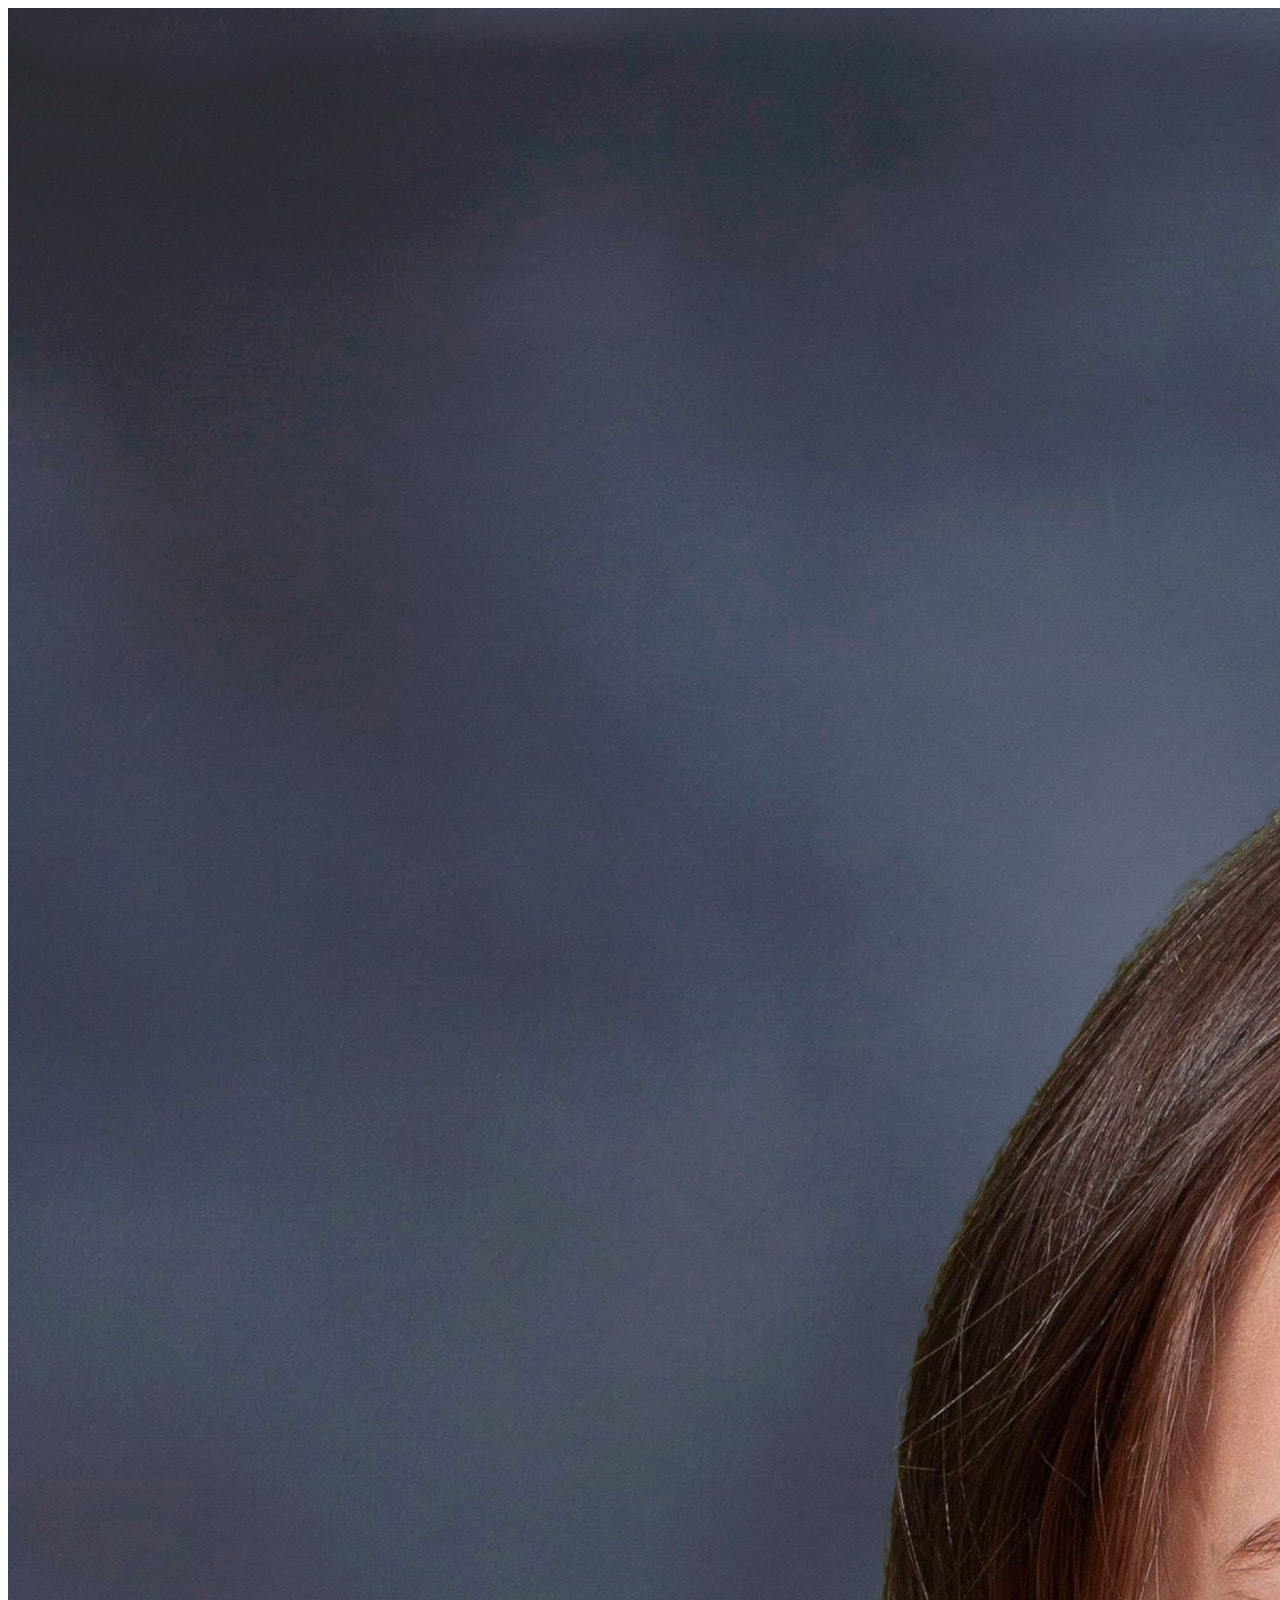
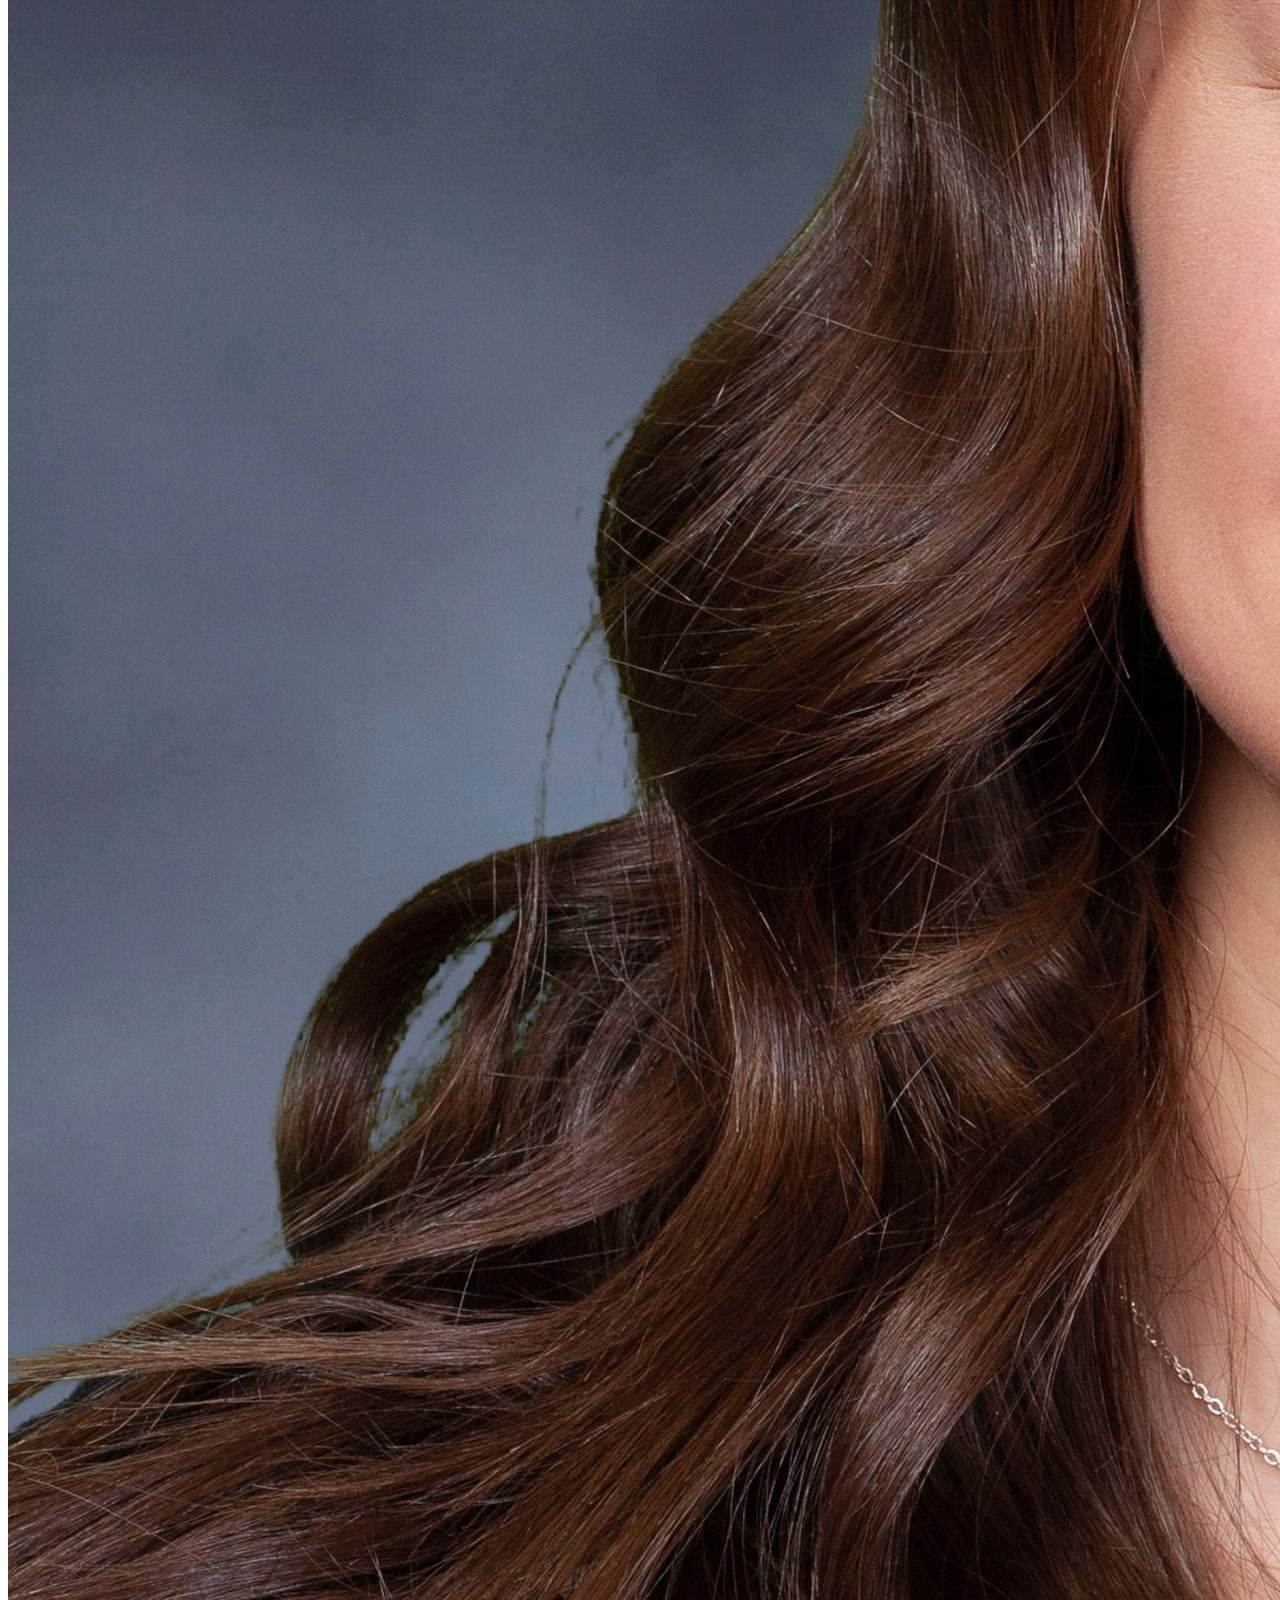
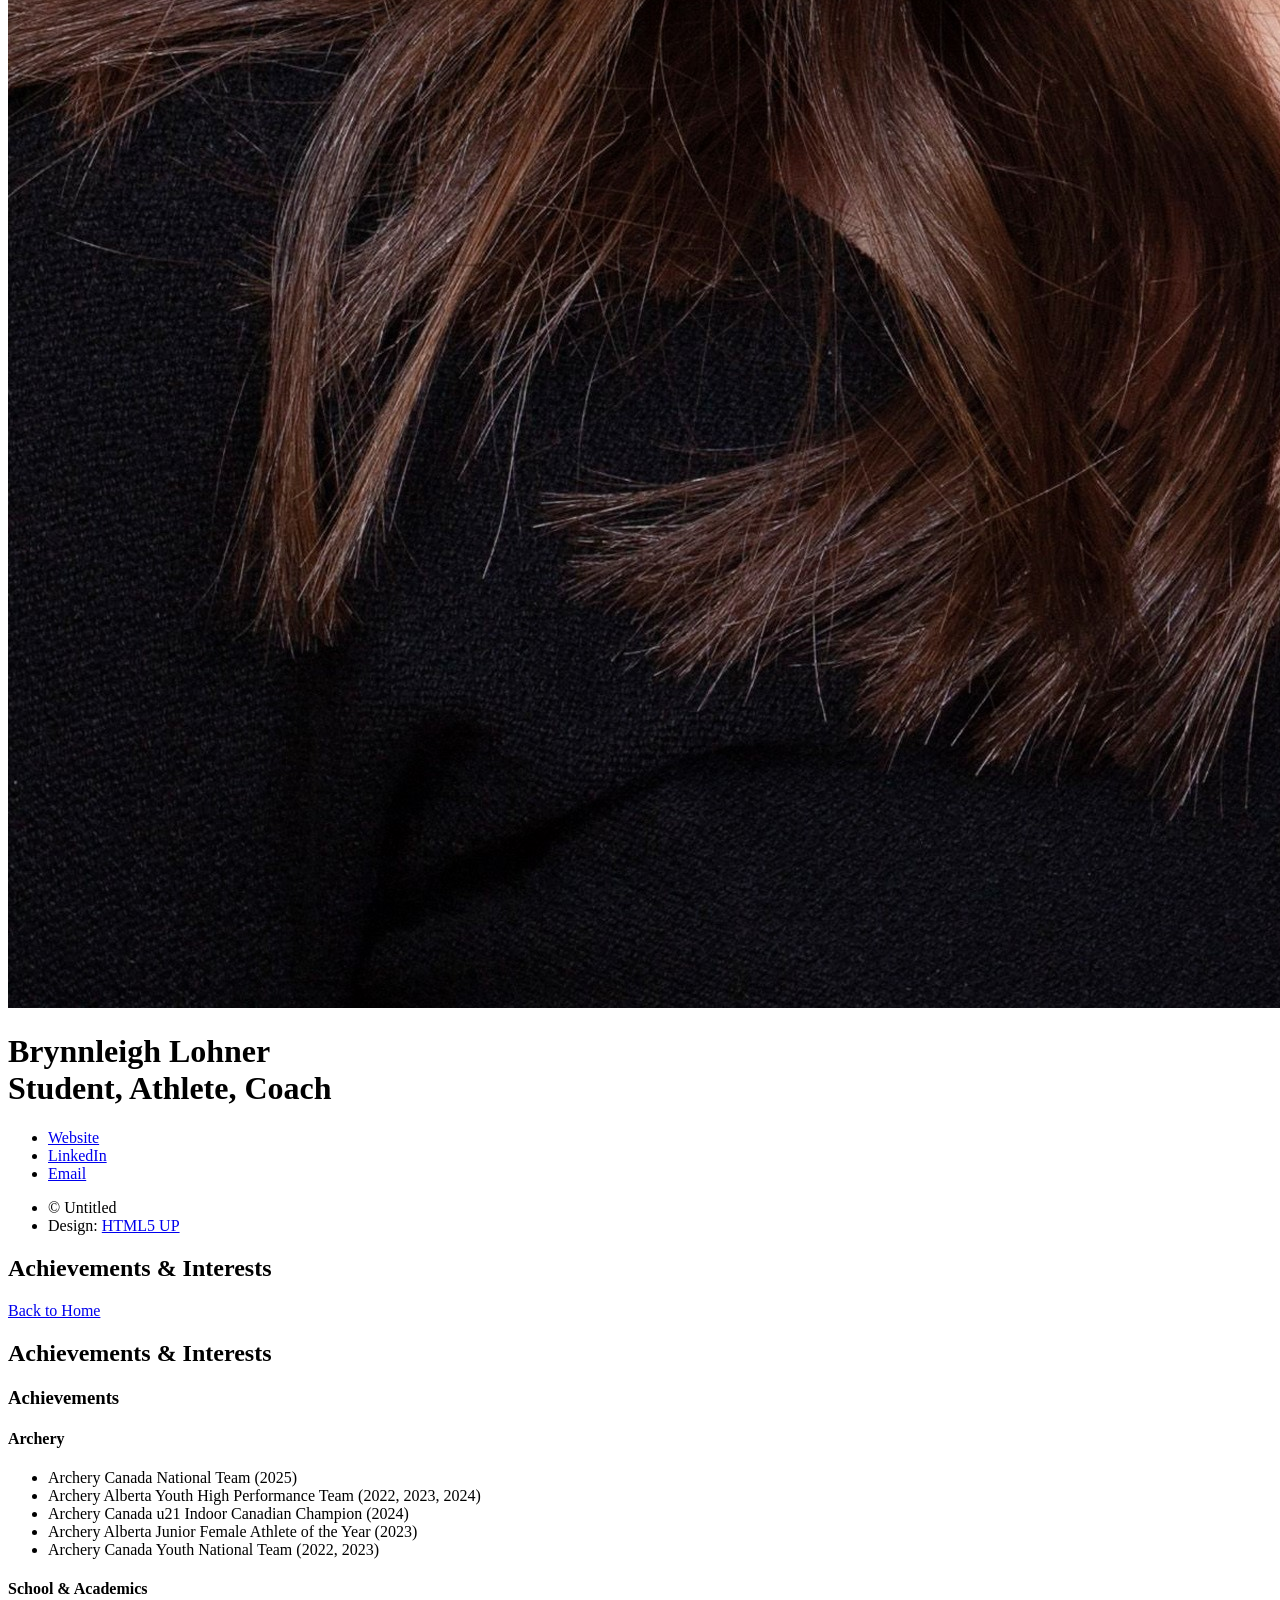
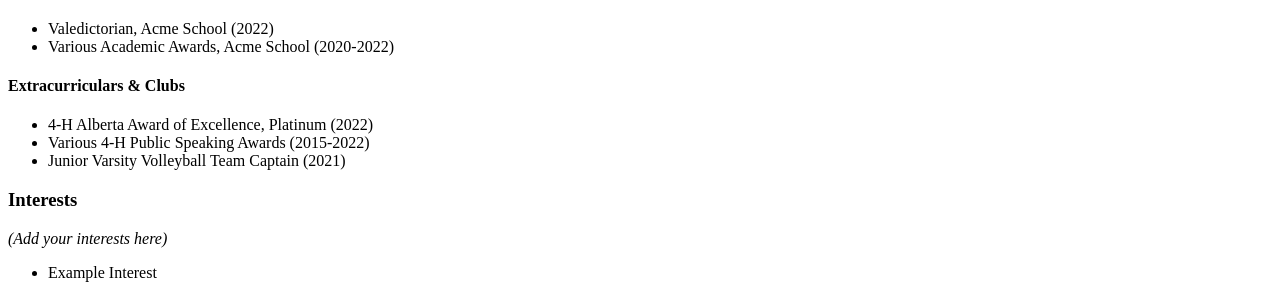
==== achievements.html @ d07b4917 "Sorted achievements" ====
<!DOCTYPE HTML>
<!--
	Strata by HTML5 UP
	html5up.net | @ajlkn
	Free for personal and commercial use under the CCA 3.0 license (html5up.net/license)
-->
<html>

<head>
	<title>Brynnleigh Lohner</title>
	<meta charset="utf-8" />
	<meta name="viewport" content="width=device-width, initial-scale=1, user-scalable=no" />
	<link rel="stylesheet" href="assets/css/main.css" />
</head>

<body class="is-preload">

	<!-- Header -->
	<header id="header">
		<div class="inner">
			<a href="#" class="image avatar"><img src="images/Headshot.jpg" alt="" /></a>
			<h1><strong>Brynnleigh Lohner</strong><br />
				Student, Athlete, Coach<br /></h1>


		</div>
	</header>

	<!-- Main -->
	<div id="main">

		<!-- One -->
		<section id="one">
			<header class="major">
				<h2>Achievements & Interests</h2>
			</header>
			<p><a href="index.html" class="button small">Back to Home</a></p>
		</section>

		<section id="achievements">
			<h2>Achievements & Interests</h2>
			<div class="row">
				<div class="col-12 col-12-small">
					<h3>Achievements</h3>
					<h4>Archery</h4>
					<ul>
						<li>Archery Canada National Team (2025)</li>
						<li>Archery Alberta Youth High Performance Team (2022, 2023, 2024)</li>
						<li>Archery Canada u21 Indoor Canadian Champion (2024)</li>
						<li>Archery Alberta Junior Female Athlete of the Year (2023)</li>
						<li>Archery Canada Youth National Team (2022, 2023)</li>
					</ul>
					
					<h4>School & Academics</h4>
					<ul>
						<li>Valedictorian, Acme School (2022)</li>
						<li>Various Academic Awards, Acme School (2020-2022)</li>
					</ul>
					
					<h4>Extracurriculars & Clubs</h4>
					<ul>
						<li>4-H Alberta Award of Excellence, Platinum (2022)</li>
						<li>Various 4-H Public Speaking Awards (2015-2022)</li>
						<li>Junior Varsity Volleyball Team Captain (2021)</li>
					</ul>
					<h3>Interests</h3>
					<p><em>(Add your interests here)</em></p>
					<ul>
						<li>Example Interest</li>
					</ul>
				</div>
			</div>
		</section>

		<!-- Four -->
		<!--
					<section id="four">
						<h2>Elements</h2>

						<section>
							<h4>Text</h4>
							<p>This is <b>bold</b> and this is <strong>strong</strong>. This is <i>italic</i> and this is <em>emphasized</em>.
							This is <sup>superscript</sup> text and this is <sub>subscript</sub> text.
							This is <u>underlined</u> and this is code: <code>for (;;) { ... }</code>. Finally, <a href="#">this is a link</a>.</p>
							<hr />
							<header>
								<h4>Heading with a Subtitle</h4>
								<p>Lorem ipsum dolor sit amet nullam id egestas urna aliquam</p>
							</header>
							<p>Nunc lacinia ante nunc ac lobortis. Interdum adipiscing gravida odio porttitor sem non mi integer non faucibus ornare mi ut ante amet placerat aliquet. Volutpat eu sed ante lacinia sapien lorem accumsan varius montes viverra nibh in adipiscing blandit tempus accumsan.</p>
							<header>
								<h5>Heading with a Subtitle</h5>
								<p>Lorem ipsum dolor sit amet nullam id egestas urna aliquam</p>
							</header>
							<p>Nunc lacinia ante nunc ac lobortis. Interdum adipiscing gravida odio porttitor sem non mi integer non faucibus ornare mi ut ante amet placerat aliquet. Volutpat eu sed ante lacinia sapien lorem accumsan varius montes viverra nibh in adipiscing blandit tempus accumsan.</p>
							<hr />
							<h2>Heading Level 2</h2>
							<h3>Heading Level 3</h3>
							<h4>Heading Level 4</h4>
							<h5>Heading Level 5</h5>
							<h6>Heading Level 6</h6>
							<hr />
							<h5>Blockquote</h5>
							<blockquote>Fringilla nisl. Donec accumsan interdum nisi, quis tincidunt felis sagittis eget tempus euismod. Vestibulum ante ipsum primis in faucibus vestibulum. Blandit adipiscing eu felis iaculis volutpat ac adipiscing accumsan faucibus. Vestibulum ante ipsum primis in faucibus lorem ipsum dolor sit amet nullam adipiscing eu felis.</blockquote>
							<h5>Preformatted</h5>
							<pre><code>i = 0;

while (!deck.isInOrder()) {
print 'Iteration ' + i;
deck.shuffle();
i++;
}

print 'It took ' + i + ' iterations to sort the deck.';</code></pre>
						</section>

						<section>
							<h4>Lists</h4>
							<div class="row">
								<div class="col-6 col-12-xsmall">
									<h5>Unordered</h5>
									<ul>
										<li>Dolor pulvinar etiam magna etiam.</li>
										<li>Sagittis adipiscing lorem eleifend.</li>
										<li>Felis enim feugiat dolore viverra.</li>
									</ul>
									<h5>Alternate</h5>
									<ul class="alt">
										<li>Dolor pulvinar etiam magna etiam.</li>
										<li>Sagittis adipiscing lorem eleifend.</li>
										<li>Felis enim feugiat dolore viverra.</li>
									</ul>
								</div>
								<div class="col-6 col-12-xsmall">
									<h5>Ordered</h5>
									<ol>
										<li>Dolor pulvinar etiam magna etiam.</li>
										<li>Etiam vel felis at lorem sed viverra.</li>
										<li>Felis enim feugiat dolore viverra.</li>
										<li>Dolor pulvinar etiam magna etiam.</li>
										<li>Etiam vel felis at lorem sed viverra.</li>
										<li>Felis enim feugiat dolore viverra.</li>
									</ol>
									<h5>Icons</h5>
									<ul class="icons">
										<li><a href="#" class="icon brands fa-twitter"><span class="label">Twitter</span></a></li>
										<li><a href="#" class="icon brands fa-facebook-f"><span class="label">Facebook</span></a></li>
										<li><a href="#" class="icon brands fa-instagram"><span class="label">Instagram</span></a></li>
										<li><a href="#" class="icon brands fa-github"><span class="label">Github</span></a></li>
										<li><a href="#" class="icon brands fa-dribbble"><span class="label">Dribbble</span></a></li>
										<li><a href="#" class="icon brands fa-tumblr"><span class="label">Tumblr</span></a></li>
									</ul>
								</div>
							</div>
							<h5>Actions</h5>
							<ul class="actions">
								<li><a href="#" class="button primary">Default</a></li>
								<li><a href="#" class="button">Default</a></li>
							</ul>
							<ul class="actions small">
								<li><a href="#" class="button primary small">Small</a></li>
								<li><a href="#" class="button small">Small</a></li>
							</ul>
							<div class="row">
								<div class="col-6 col-12-small">
									<ul class="actions stacked">
										<li><a href="#" class="button primary">Default</a></li>
										<li><a href="#" class="button">Default</a></li>
									</ul>
								</div>
								<div class="col-6 col-12-small">
									<ul class="actions stacked">
										<li><a href="#" class="button primary small">Small</a></li>
										<li><a href="#" class="button small">Small</a></li>
									</ul>
								</div>
								<div class="col-6 col-12-small">
									<ul class="actions stacked">
										<li><a href="#" class="button primary fit">Default</a></li>
										<li><a href="#" class="button fit">Default</a></li>
									</ul>
								</div>
								<div class="col-6 col-12-small">
									<ul class="actions stacked">
										<li><a href="#" class="button primary small fit">Small</a></li>
										<li><a href="#" class="button small fit">Small</a></li>
									</ul>
								</div>
							</div>
						</section>

						<section>
							<h4>Table</h4>
							<h5>Default</h5>
							<div class="table-wrapper">
								<table>
									<thead>
										<tr>
											<th>Name</th>
											<th>Description</th>
											<th>Price</th>
										</tr>
									</thead>
									<tbody>
										<tr>
											<td>Item One</td>
											<td>Ante turpis integer aliquet porttitor.</td>
											<td>29.99</td>
										</tr>
										<tr>
											<td>Item Two</td>
											<td>Vis ac commodo adipiscing arcu aliquet.</td>
											<td>19.99</td>
										</tr>
										<tr>
											<td>Item Three</td>
											<td> Morbi faucibus arcu accumsan lorem.</td>
											<td>29.99</td>
										</tr>
										<tr>
											<td>Item Four</td>
											<td>Vitae integer tempus condimentum.</td>
											<td>19.99</td>
										</tr>
										<tr>
											<td>Item Five</td>
											<td>Ante turpis integer aliquet porttitor.</td>
											<td>29.99</td>
										</tr>
									</tbody>
									<tfoot>
										<tr>
											<td colspan="2"></td>
											<td>100.00</td>
										</tr>
									</tfoot>
								</table>
							</div>

							<h5>Alternate</h5>
							<div class="table-wrapper">
								<table class="alt">
									<thead>
										<tr>
											<th>Name</th>
											<th>Description</th>
											<th>Price</th>
										</tr>
									</thead>
									<tbody>
										<tr>
											<td>Item One</td>
											<td>Ante turpis integer aliquet porttitor.</td>
											<td>29.99</td>
										</tr>
										<tr>
											<td>Item Two</td>
											<td>Vis ac commodo adipiscing arcu aliquet.</td>
											<td>19.99</td>
										</tr>
										<tr>
											<td>Item Three</td>
											<td> Morbi faucibus arcu accumsan lorem.</td>
											<td>29.99</td>
										</tr>
										<tr>
											<td>Item Four</td>
											<td>Vitae integer tempus condimentum.</td>
											<td>19.99</td>
										</tr>
										<tr>
											<td>Item Five</td>
											<td>Ante turpis integer aliquet porttitor.</td>
											<td>29.99</td>
										</tr>
									</tbody>
									<tfoot>
										<tr>
											<td colspan="2"></td>
											<td>100.00</td>
										</tr>
									</tfoot>
								</table>
							</div>
						</section>

						<section>
							<h4>Buttons</h4>
							<ul class="actions">
								<li><a href="#" class="button primary">Primary</a></li>
								<li><a href="#" class="button">Default</a></li>
							</ul>
							<ul class="actions">
								<li><a href="#" class="button large">Large</a></li>
								<li><a href="#" class="button">Default</a></li>
								<li><a href="#" class="button small">Small</a></li>
							</ul>
							<ul class="actions fit">
								<li><a href="#" class="button primary fit">Fit</a></li>
								<li><a href="#" class="button fit">Fit</a></li>
							</ul>
							<ul class="actions fit small">
								<li><a href="#" class="button primary fit small">Fit + Small</a></li>
								<li><a href="#" class="button fit small">Fit + Small</a></li>
							</ul>
							<ul class="actions">
								<li><a href="#" class="button primary icon solid fa-download">Icon</a></li>
								<li><a href="#" class="button icon solid fa-download">Icon</a></li>
							</ul>
							<ul class="actions">
								<li><span class="button primary disabled">Primary</span></li>
								<li><span class="button disabled">Default</span></li>
							</ul>
						</section>

						<section>
							<h4>Form</h4>
							<form method="post" action="#">
								<div class="row gtr-uniform gtr-50">
									<div class="col-6 col-12-xsmall">
										<input type="text" name="demo-name" id="demo-name" value="" placeholder="Name" />
									</div>
									<div class="col-6 col-12-xsmall">
										<input type="email" name="demo-email" id="demo-email" value="" placeholder="Email" />
									</div>
									<div class="col-12">
										<select name="demo-category" id="demo-category">
											<option value="">- Category -</option>
											<option value="1">Manufacturing</option>
											<option value="1">Shipping</option>
											<option value="1">Administration</option>
											<option value="1">Human Resources</option>
										</select>
									</div>
									<div class="col-4 col-12-small">
										<input type="radio" id="demo-priority-low" name="demo-priority" checked>
										<label for="demo-priority-low">Low Priority</label>
									</div>
									<div class="col-4 col-12-small">
										<input type="radio" id="demo-priority-normal" name="demo-priority">
										<label for="demo-priority-normal">Normal Priority</label>
									</div>
									<div class="col-4 col-12-small">
										<input type="radio" id="demo-priority-high" name="demo-priority">
										<label for="demo-priority-high">High Priority</label>
									</div>
									<div class="col-6 col-12-small">
										<input type="checkbox" id="demo-copy" name="demo-copy">
										<label for="demo-copy">Email me a copy of this message</label>
									</div>
									<div class="col-6 col-12-small">
										<input type="checkbox" id="demo-human" name="demo-human" checked>
										<label for="demo-human">I am a human and not a robot</label>
									</div>
									<div class="col-12">
										<textarea name="demo-message" id="demo-message" placeholder="Enter your message" rows="6"></textarea>
									</div>
									<div class="col-12">
										<ul class="actions">
											<li><input type="submit" value="Send Message" class="primary" /></li>
											<li><input type="reset" value="Reset" /></li>
										</ul>
									</div>
								</div>
							</form>
						</section>

						<section>
							<h4>Image</h4>
							<h5>Fit</h5>
							<div class="box alt">
								<div class="row gtr-50 gtr-uniform">
									<div class="col-12"><span class="image fit"><img src="images/fulls/05.jpg" alt="" /></span></div>
									<div class="col-4"><span class="image fit"><img src="images/thumbs/01.jpg" alt="" /></span></div>
									<div class="col-4"><span class="image fit"><img src="images/thumbs/02.jpg" alt="" /></span></div>
									<div class="col-4"><span class="image fit"><img src="images/thumbs/03.jpg" alt="" /></span></div>
									<div class="col-4"><span class="image fit"><img src="images/thumbs/04.jpg" alt="" /></span></div>
									<div class="col-4"><span class="image fit"><img src="images/thumbs/05.jpg" alt="" /></span></div>
									<div class="col-4"><span class="image fit"><img src="images/thumbs/06.jpg" alt="" /></span></div>
									<div class="col-4"><span class="image fit"><img src="images/thumbs/03.jpg" alt="" /></span></div>
									<div class="col-4"><span class="image fit"><img src="images/thumbs/02.jpg" alt="" /></span></div>
									<div class="col-4"><span class="image fit"><img src="images/thumbs/01.jpg" alt="" /></span></div>
								</div>
							</div>
							<h5>Left &amp; Right</h5>
							<p><span class="image left"><img src="images/avatar.jpg" alt="" /></span>Fringilla nisl. Donec accumsan interdum nisi, quis tincidunt felis sagittis eget. tempus euismod. Vestibulum ante ipsum primis in faucibus vestibulum. Blandit adipiscing eu felis iaculis volutpat ac adipiscing accumsan eu faucibus. Integer ac pellentesque praesent tincidunt felis sagittis eget. tempus euismod. Vestibulum ante ipsum primis in faucibus vestibulum. Blandit adipiscing eu felis iaculis volutpat ac adipiscing accumsan eu faucibus. Integer ac pellentesque praesent. Donec accumsan interdum nisi, quis tincidunt felis sagittis eget. tempus euismod. Vestibulum ante ipsum primis in faucibus vestibulum. Blandit adipiscing eu felis iaculis volutpat ac adipiscing accumsan eu faucibus. Integer ac pellentesque praesent tincidunt felis sagittis eget. tempus euismod. Vestibulum ante ipsum primis in faucibus vestibulum. Blandit adipiscing eu felis iaculis volutpat ac adipiscing accumsan eu faucibus. Integer ac pellentesque praesent.</p>
							<p><span class="image right"><img src="images/avatar.jpg" alt="" /></span>Fringilla nisl. Donec accumsan interdum nisi, quis tincidunt felis sagittis eget. tempus euismod. Vestibulum ante ipsum primis in faucibus vestibulum. Blandit adipiscing eu felis iaculis volutpat ac adipiscing accumsan eu faucibus. Integer ac pellentesque praesent tincidunt felis sagittis eget. tempus euismod. Vestibulum ante ipsum primis in faucibus vestibulum. Blandit adipiscing eu felis iaculis volutpat ac adipiscing accumsan eu faucibus. Integer ac pellentesque praesent. Donec accumsan interdum nisi, quis tincidunt felis sagittis eget. tempus euismod. Vestibulum ante ipsum primis in faucibus vestibulum. Blandit adipiscing eu felis iaculis volutpat ac adipiscing accumsan eu faucibus. Integer ac pellentesque praesent tincidunt felis sagittis eget. tempus euismod. Vestibulum ante ipsum primis in faucibus vestibulum. Blandit adipiscing eu felis iaculis volutpat ac adipiscing accumsan eu faucibus. Integer ac pellentesque praesent.</p>
						</section>

					</section>
				-->

	</div>

	<!-- Footer -->
	<footer id="footer">
		<div class="inner">
			<ul class="icons">
				<li><a href="https://bclohner.github.io" class="icon solid fa-globe"><span
							class="label">Website</span></a></li>
				<li><a href="https://www.linkedin.com/in/brynnleigh-lohner-a59568325/"
						class="icon brands fa-linkedin"><span class="label">LinkedIn</span></a></li>
				<li><a href="mailto:bclohner@gmail.com" class="icon solid fa-envelope"><span
							class="label">Email</span></a></li>
			</ul>
			<ul class="copyright">
				<li>&copy; Untitled</li>
				<li>Design: <a href="http://html5up.net">HTML5 UP</a></li>
			</ul>
		</div>
	</footer>

	<!-- Scripts -->
	<script src="assets/js/jquery.min.js"></script>
	<script src="assets/js/jquery.poptrox.min.js"></script>
	<script src="assets/js/browser.min.js"></script>
	<script src="assets/js/breakpoints.min.js"></script>
	<script src="assets/js/util.js"></script>
	<script src="assets/js/main.js"></script>

</body>

</html>
---- assets/css/main.css ----
@import url("fontawesome-all.min.css");
@import url("https://fonts.googleapis.com/css?family=Source+Sans+Pro:400,400italic");

/*
	Strata by HTML5 UP
	html5up.net | @ajlkn
	Free for personal and commercial use under the CCA 3.0 license (html5up.net/license)
*/

html, body, div, span, applet, object,
iframe, h1, h2, h3, h4, h5, h6, p, blockquote,
pre, a, abbr, acronym, address, big, cite,
code, del, dfn, em, img, ins, kbd, q, s, samp,
small, strike, strong, sub, sup, tt, var, b,
u, i, center, dl, dt, dd, ol, ul, li, fieldset,
form, label, legend, table, caption, tbody,
tfoot, thead, tr, th, td, article, aside,
canvas, details, embed, figure, figcaption,
footer, header, hgroup, menu, nav, output, ruby,
section, summary, time, mark, audio, video {
	margin: 0;
	padding: 0;
	border: 0;
	font-size: 100%;
	font: inherit;
	vertical-align: baseline;}

article, aside, details, figcaption, figure,
footer, header, hgroup, menu, nav, section {
	display: block;}

body {
	line-height: 1;
}

ol, ul {
	list-style: none;
}

blockquote, q {
	quotes: none;
}

	blockquote:before, blockquote:after, q:before, q:after {
		content: '';
		content: none;
	}

table {
	border-collapse: collapse;
	border-spacing: 0;
}

body {
	-webkit-text-size-adjust: none;
}

mark {
	background-color: transparent;
	color: inherit;
}

input::-moz-focus-inner {
	border: 0;
	padding: 0;
}

input, select, textarea {
	-moz-appearance: none;
	-webkit-appearance: none;
	-ms-appearance: none;
	appearance: none;
}

/* Basic */

	html {
		box-sizing: border-box;
	}

	*, *:before, *:after {
		box-sizing: inherit;
	}

	body {
		background: #fff;
	}

		body.is-preload *, body.is-preload *:before, body.is-preload *:after {
			-moz-animation: none !important;
			-webkit-animation: none !important;
			-ms-animation: none !important;
			animation: none !important;
			-moz-transition: none !important;
			-webkit-transition: none !important;
			-ms-transition: none !important;
			transition: none !important;
		}

	body, input, select, textarea {
		color: #a2a2a2;
		font-family: "Source Sans Pro", Helvetica, sans-serif;
		font-size: 16pt;
		font-weight: 400;
		line-height: 1.75em;
	}

	a {
		-moz-transition: color 0.2s ease-in-out, border-color 0.2s ease-in-out;
		-webkit-transition: color 0.2s ease-in-out, border-color 0.2s ease-in-out;
		-ms-transition: color 0.2s ease-in-out, border-color 0.2s ease-in-out;
		transition: color 0.2s ease-in-out, border-color 0.2s ease-in-out;
		border-bottom: dotted 1px;
		color: #49bf9d;
		text-decoration: none;
	}

		a:hover {
			border-bottom-color: transparent;
			color: #49bf9d !important;
			text-decoration: none;
		}

	strong, b {
		color: #787878;
		font-weight: 400;
	}

	em, i {
		font-style: italic;
	}

	p {
		margin: 0 0 2em 0;
	}

	h1, h2, h3, h4, h5, h6 {
		color: #787878;
		font-weight: 400;
		line-height: 1em;
		margin: 0 0 1em 0;
	}

		h1 a, h2 a, h3 a, h4 a, h5 a, h6 a {
			color: inherit;
			text-decoration: none;
		}

	h1 {
		font-size: 2em;
		line-height: 1.5em;
	}

	h2 {
		font-size: 1.5em;
		line-height: 1.5em;
	}

	h3 {
		font-size: 1.25em;
		line-height: 1.5em;
	}

	h4 {
		font-size: 1.1em;
		line-height: 1.5em;
	}

	h5 {
		font-size: 0.9em;
		line-height: 1.5em;
	}

	h6 {
		font-size: 0.7em;
		line-height: 1.5em;
	}

	sub {
		font-size: 0.8em;
		position: relative;
		top: 0.5em;
	}

	sup {
		font-size: 0.8em;
		position: relative;
		top: -0.5em;
	}

	hr {
		border: 0;
		border-bottom: solid 2px #efefef;
		margin: 2em 0;
	}

		hr.major {
			margin: 3em 0;
		}

	blockquote {
		border-left: solid 6px #efefef;
		font-style: italic;
		margin: 0 0 2em 0;
		padding: 0.5em 0 0.5em 1.5em;
	}

	code {
		background: #f7f7f7;
		border-radius: 0.35em;
		border: solid 2px #efefef;
		font-family: "Courier New", monospace;
		font-size: 0.9em;
		margin: 0 0.25em;
		padding: 0.25em 0.65em;
	}

	pre {
		-webkit-overflow-scrolling: touch;
		font-family: "Courier New", monospace;
		font-size: 0.9em;
		margin: 0 0 2em 0;
	}

		pre code {
			display: block;
			line-height: 1.75em;
			padding: 1em 1.5em;
			overflow-x: auto;
		}

	.align-left {
		text-align: left;
	}

	.align-center {
		text-align: center;
	}

	.align-right {
		text-align: right;
	}

/* Container */

	.container {
		margin: 0 auto;
		max-width: calc(100% - 4em);
		width: 100%;
	}

		.container.xsmall {
			width: 25%;
		}

		.container.small {
			width: 50%;
		}

		.container.medium {
			width: 75%;
		}

		.container.large {
			width: 125%;
		}

		.container.xlarge {
			width: 150%;
		}

		.container.max {
			width: 100%;
		}

		@media screen and (max-width: 980px) {

			.container {
				width: 100% !important;
				max-width: 100% !important;
			}

		}

		@media screen and (max-width: 480px) {

			.container {
				max-width: calc(100% - 3em);
			}

		}

/* Row */

	.row {
		display: flex;
		flex-wrap: wrap;
		box-sizing: border-box;
		align-items: stretch;
	}

		.row > * {
			box-sizing: border-box;
		}

		.row.gtr-uniform > * > :last-child {
			margin-bottom: 0;
		}

		.row.aln-left {
			justify-content: flex-start;
		}

		.row.aln-center {
			justify-content: center;
		}

		.row.aln-right {
			justify-content: flex-end;
		}

		.row.aln-top {
			align-items: flex-start;
		}

		.row.aln-middle {
			align-items: center;
		}

		.row.aln-bottom {
			align-items: flex-end;
		}

		.row > .imp {
			order: -1;
		}

		.row > .col-1 {
			width: 8.33333%;
		}

		.row > .off-1 {
			margin-left: 8.33333%;
		}

		.row > .col-2 {
			width: 16.66667%;
		}

		.row > .off-2 {
			margin-left: 16.66667%;
		}

		.row > .col-3 {
			width: 25%;
		}

		.row > .off-3 {
			margin-left: 25%;
		}

		.row > .col-4 {
			width: 33.33333%;
		}

		.row > .off-4 {
			margin-left: 33.33333%;
		}

		.row > .col-5 {
			width: 41.66667%;
		}

		.row > .off-5 {
			margin-left: 41.66667%;
		}

		.row > .col-6 {
			width: 50%;
		}

		.row > .off-6 {
			margin-left: 50%;
		}

		.row > .col-7 {
			width: 58.33333%;
		}

		.row > .off-7 {
			margin-left: 58.33333%;
		}

		.row > .col-8 {
			width: 66.66667%;
		}

		.row > .off-8 {
			margin-left: 66.66667%;
		}

		.row > .col-9 {
			width: 75%;
		}

		.row > .off-9 {
			margin-left: 75%;
		}

		.row > .col-10 {
			width: 83.33333%;
		}

		.row > .off-10 {
			margin-left: 83.33333%;
		}

		.row > .col-11 {
			width: 91.66667%;
		}

		.row > .off-11 {
			margin-left: 91.66667%;
		}

		.row > .col-12 {
			width: 100%;
		}

		.row > .off-12 {
			margin-left: 100%;
		}

		.row.gtr-0 {
			margin-top: 0;
			margin-left: 0em;
		}

			.row.gtr-0 > * {
				padding: 0 0 0 0em;
			}

			.row.gtr-0.gtr-uniform {
				margin-top: 0em;
			}

				.row.gtr-0.gtr-uniform > * {
					padding-top: 0em;
				}

		.row.gtr-25 {
			margin-top: 0;
			margin-left: -0.625em;
		}

			.row.gtr-25 > * {
				padding: 0 0 0 0.625em;
			}

			.row.gtr-25.gtr-uniform {
				margin-top: -0.625em;
			}

				.row.gtr-25.gtr-uniform > * {
					padding-top: 0.625em;
				}

		.row.gtr-50 {
			margin-top: 0;
			margin-left: -1.25em;
		}

			.row.gtr-50 > * {
				padding: 0 0 0 1.25em;
			}

			.row.gtr-50.gtr-uniform {
				margin-top: -1.25em;
			}

				.row.gtr-50.gtr-uniform > * {
					padding-top: 1.25em;
				}

		.row {
			margin-top: 0;
			margin-left: -2.5em;
		}

			.row > * {
				padding: 0 0 0 2.5em;
			}

			.row.gtr-uniform {
				margin-top: -2.5em;
			}

				.row.gtr-uniform > * {
					padding-top: 2.5em;
				}

		.row.gtr-150 {
			margin-top: 0;
			margin-left: -3.75em;
		}

			.row.gtr-150 > * {
				padding: 0 0 0 3.75em;
			}

			.row.gtr-150.gtr-uniform {
				margin-top: -3.75em;
			}

				.row.gtr-150.gtr-uniform > * {
					padding-top: 3.75em;
				}

		.row.gtr-200 {
			margin-top: 0;
			margin-left: -5em;
		}

			.row.gtr-200 > * {
				padding: 0 0 0 5em;
			}

			.row.gtr-200.gtr-uniform {
				margin-top: -5em;
			}

				.row.gtr-200.gtr-uniform > * {
					padding-top: 5em;
				}

		@media screen and (max-width: 1800px) {

			.row {
				display: flex;
				flex-wrap: wrap;
				box-sizing: border-box;
				align-items: stretch;
			}

				.row > * {
					box-sizing: border-box;
				}

				.row.gtr-uniform > * > :last-child {
					margin-bottom: 0;
				}

				.row.aln-left {
					justify-content: flex-start;
				}

				.row.aln-center {
					justify-content: center;
				}

				.row.aln-right {
					justify-content: flex-end;
				}

				.row.aln-top {
					align-items: flex-start;
				}

				.row.aln-middle {
					align-items: center;
				}

				.row.aln-bottom {
					align-items: flex-end;
				}

				.row > .imp-xlarge {
					order: -1;
				}

				.row > .col-1-xlarge {
					width: 8.33333%;
				}

				.row > .off-1-xlarge {
					margin-left: 8.33333%;
				}

				.row > .col-2-xlarge {
					width: 16.66667%;
				}

				.row > .off-2-xlarge {
					margin-left: 16.66667%;
				}

				.row > .col-3-xlarge {
					width: 25%;
				}

				.row > .off-3-xlarge {
					margin-left: 25%;
				}

				.row > .col-4-xlarge {
					width: 33.33333%;
				}

				.row > .off-4-xlarge {
					margin-left: 33.33333%;
				}

				.row > .col-5-xlarge {
					width: 41.66667%;
				}

				.row > .off-5-xlarge {
					margin-left: 41.66667%;
				}

				.row > .col-6-xlarge {
					width: 50%;
				}

				.row > .off-6-xlarge {
					margin-left: 50%;
				}

				.row > .col-7-xlarge {
					width: 58.33333%;
				}

				.row > .off-7-xlarge {
					margin-left: 58.33333%;
				}

				.row > .col-8-xlarge {
					width: 66.66667%;
				}

				.row > .off-8-xlarge {
					margin-left: 66.66667%;
				}

				.row > .col-9-xlarge {
					width: 75%;
				}

				.row > .off-9-xlarge {
					margin-left: 75%;
				}

				.row > .col-10-xlarge {
					width: 83.33333%;
				}

				.row > .off-10-xlarge {
					margin-left: 83.33333%;
				}

				.row > .col-11-xlarge {
					width: 91.66667%;
				}

				.row > .off-11-xlarge {
					margin-left: 91.66667%;
				}

				.row > .col-12-xlarge {
					width: 100%;
				}

				.row > .off-12-xlarge {
					margin-left: 100%;
				}

				.row.gtr-0 {
					margin-top: 0;
					margin-left: 0em;
				}

					.row.gtr-0 > * {
						padding: 0 0 0 0em;
					}

					.row.gtr-0.gtr-uniform {
						margin-top: 0em;
					}

						.row.gtr-0.gtr-uniform > * {
							padding-top: 0em;
						}

				.row.gtr-25 {
					margin-top: 0;
					margin-left: -0.625em;
				}

					.row.gtr-25 > * {
						padding: 0 0 0 0.625em;
					}

					.row.gtr-25.gtr-uniform {
						margin-top: -0.625em;
					}

						.row.gtr-25.gtr-uniform > * {
							padding-top: 0.625em;
						}

				.row.gtr-50 {
					margin-top: 0;
					margin-left: -1.25em;
				}

					.row.gtr-50 > * {
						padding: 0 0 0 1.25em;
					}

					.row.gtr-50.gtr-uniform {
						margin-top: -1.25em;
					}

						.row.gtr-50.gtr-uniform > * {
							padding-top: 1.25em;
						}

				.row {
					margin-top: 0;
					margin-left: -2.5em;
				}

					.row > * {
						padding: 0 0 0 2.5em;
					}

					.row.gtr-uniform {
						margin-top: -2.5em;
					}

						.row.gtr-uniform > * {
							padding-top: 2.5em;
						}

				.row.gtr-150 {
					margin-top: 0;
					margin-left: -3.75em;
				}

					.row.gtr-150 > * {
						padding: 0 0 0 3.75em;
					}

					.row.gtr-150.gtr-uniform {
						margin-top: -3.75em;
					}

						.row.gtr-150.gtr-uniform > * {
							padding-top: 3.75em;
						}

				.row.gtr-200 {
					margin-top: 0;
					margin-left: -5em;
				}

					.row.gtr-200 > * {
						padding: 0 0 0 5em;
					}

					.row.gtr-200.gtr-uniform {
						margin-top: -5em;
					}

						.row.gtr-200.gtr-uniform > * {
							padding-top: 5em;
						}

		}

		@media screen and (max-width: 1280px) {

			.row {
				display: flex;
				flex-wrap: wrap;
				box-sizing: border-box;
				align-items: stretch;
			}

				.row > * {
					box-sizing: border-box;
				}

				.row.gtr-uniform > * > :last-child {
					margin-bottom: 0;
				}

				.row.aln-left {
					justify-content: flex-start;
				}

				.row.aln-center {
					justify-content: center;
				}

				.row.aln-right {
					justify-content: flex-end;
				}

				.row.aln-top {
					align-items: flex-start;
				}

				.row.aln-middle {
					align-items: center;
				}

				.row.aln-bottom {
					align-items: flex-end;
				}

				.row > .imp-large {
					order: -1;
				}

				.row > .col-1-large {
					width: 8.33333%;
				}

				.row > .off-1-large {
					margin-left: 8.33333%;
				}

				.row > .col-2-large {
					width: 16.66667%;
				}

				.row > .off-2-large {
					margin-left: 16.66667%;
				}

				.row > .col-3-large {
					width: 25%;
				}

				.row > .off-3-large {
					margin-left: 25%;
				}

				.row > .col-4-large {
					width: 33.33333%;
				}

				.row > .off-4-large {
					margin-left: 33.33333%;
				}

				.row > .col-5-large {
					width: 41.66667%;
				}

				.row > .off-5-large {
					margin-left: 41.66667%;
				}

				.row > .col-6-large {
					width: 50%;
				}

				.row > .off-6-large {
					margin-left: 50%;
				}

				.row > .col-7-large {
					width: 58.33333%;
				}

				.row > .off-7-large {
					margin-left: 58.33333%;
				}

				.row > .col-8-large {
					width: 66.66667%;
				}

				.row > .off-8-large {
					margin-left: 66.66667%;
				}

				.row > .col-9-large {
					width: 75%;
				}

				.row > .off-9-large {
					margin-left: 75%;
				}

				.row > .col-10-large {
					width: 83.33333%;
				}

				.row > .off-10-large {
					margin-left: 83.33333%;
				}

				.row > .col-11-large {
					width: 91.66667%;
				}

				.row > .off-11-large {
					margin-left: 91.66667%;
				}

				.row > .col-12-large {
					width: 100%;
				}

				.row > .off-12-large {
					margin-left: 100%;
				}

				.row.gtr-0 {
					margin-top: 0;
					margin-left: 0em;
				}

					.row.gtr-0 > * {
						padding: 0 0 0 0em;
					}

					.row.gtr-0.gtr-uniform {
						margin-top: 0em;
					}

						.row.gtr-0.gtr-uniform > * {
							padding-top: 0em;
						}

				.row.gtr-25 {
					margin-top: 0;
					margin-left: -0.5em;
				}

					.row.gtr-25 > * {
						padding: 0 0 0 0.5em;
					}

					.row.gtr-25.gtr-uniform {
						margin-top: -0.5em;
					}

						.row.gtr-25.gtr-uniform > * {
							padding-top: 0.5em;
						}

				.row.gtr-50 {
					margin-top: 0;
					margin-left: -1em;
				}

					.row.gtr-50 > * {
						padding: 0 0 0 1em;
					}

					.row.gtr-50.gtr-uniform {
						margin-top: -1em;
					}

						.row.gtr-50.gtr-uniform > * {
							padding-top: 1em;
						}

				.row {
					margin-top: 0;
					margin-left: -2em;
				}

					.row > * {
						padding: 0 0 0 2em;
					}

					.row.gtr-uniform {
						margin-top: -2em;
					}

						.row.gtr-uniform > * {
							padding-top: 2em;
						}

				.row.gtr-150 {
					margin-top: 0;
					margin-left: -3em;
				}

					.row.gtr-150 > * {
						padding: 0 0 0 3em;
					}

					.row.gtr-150.gtr-uniform {
						margin-top: -3em;
					}

						.row.gtr-150.gtr-uniform > * {
							padding-top: 3em;
						}

				.row.gtr-200 {
					margin-top: 0;
					margin-left: -4em;
				}

					.row.gtr-200 > * {
						padding: 0 0 0 4em;
					}

					.row.gtr-200.gtr-uniform {
						margin-top: -4em;
					}

						.row.gtr-200.gtr-uniform > * {
							padding-top: 4em;
						}

		}

		@media screen and (max-width: 980px) {

			.row {
				display: flex;
				flex-wrap: wrap;
				box-sizing: border-box;
				align-items: stretch;
			}

				.row > * {
					box-sizing: border-box;
				}

				.row.gtr-uniform > * > :last-child {
					margin-bottom: 0;
				}

				.row.aln-left {
					justify-content: flex-start;
				}

				.row.aln-center {
					justify-content: center;
				}

				.row.aln-right {
					justify-content: flex-end;
				}

				.row.aln-top {
					align-items: flex-start;
				}

				.row.aln-middle {
					align-items: center;
				}

				.row.aln-bottom {
					align-items: flex-end;
				}

				.row > .imp-medium {
					order: -1;
				}

				.row > .col-1-medium {
					width: 8.33333%;
				}

				.row > .off-1-medium {
					margin-left: 8.33333%;
				}

				.row > .col-2-medium {
					width: 16.66667%;
				}

				.row > .off-2-medium {
					margin-left: 16.66667%;
				}

				.row > .col-3-medium {
					width: 25%;
				}

				.row > .off-3-medium {
					margin-left: 25%;
				}

				.row > .col-4-medium {
					width: 33.33333%;
				}

				.row > .off-4-medium {
					margin-left: 33.33333%;
				}

				.row > .col-5-medium {
					width: 41.66667%;
				}

				.row > .off-5-medium {
					margin-left: 41.66667%;
				}

				.row > .col-6-medium {
					width: 50%;
				}

				.row > .off-6-medium {
					margin-left: 50%;
				}

				.row > .col-7-medium {
					width: 58.33333%;
				}

				.row > .off-7-medium {
					margin-left: 58.33333%;
				}

				.row > .col-8-medium {
					width: 66.66667%;
				}

				.row > .off-8-medium {
					margin-left: 66.66667%;
				}

				.row > .col-9-medium {
					width: 75%;
				}

				.row > .off-9-medium {
					margin-left: 75%;
				}

				.row > .col-10-medium {
					width: 83.33333%;
				}

				.row > .off-10-medium {
					margin-left: 83.33333%;
				}

				.row > .col-11-medium {
					width: 91.66667%;
				}

				.row > .off-11-medium {
					margin-left: 91.66667%;
				}

				.row > .col-12-medium {
					width: 100%;
				}

				.row > .off-12-medium {
					margin-left: 100%;
				}

				.row.gtr-0 {
					margin-top: 0;
					margin-left: 0em;
				}

					.row.gtr-0 > * {
						padding: 0 0 0 0em;
					}

					.row.gtr-0.gtr-uniform {
						margin-top: 0em;
					}

						.row.gtr-0.gtr-uniform > * {
							padding-top: 0em;
						}

				.row.gtr-25 {
					margin-top: 0;
					margin-left: -0.5em;
				}

					.row.gtr-25 > * {
						padding: 0 0 0 0.5em;
					}

					.row.gtr-25.gtr-uniform {
						margin-top: -0.5em;
					}

						.row.gtr-25.gtr-uniform > * {
							padding-top: 0.5em;
						}

				.row.gtr-50 {
					margin-top: 0;
					margin-left: -1em;
				}

					.row.gtr-50 > * {
						padding: 0 0 0 1em;
					}

					.row.gtr-50.gtr-uniform {
						margin-top: -1em;
					}

						.row.gtr-50.gtr-uniform > * {
							padding-top: 1em;
						}

				.row {
					margin-top: 0;
					margin-left: -2em;
				}

					.row > * {
						padding: 0 0 0 2em;
					}

					.row.gtr-uniform {
						margin-top: -2em;
					}

						.row.gtr-uniform > * {
							padding-top: 2em;
						}

				.row.gtr-150 {
					margin-top: 0;
					margin-left: -3em;
				}

					.row.gtr-150 > * {
						padding: 0 0 0 3em;
					}

					.row.gtr-150.gtr-uniform {
						margin-top: -3em;
					}

						.row.gtr-150.gtr-uniform > * {
							padding-top: 3em;
						}

				.row.gtr-200 {
					margin-top: 0;
					margin-left: -4em;
				}

					.row.gtr-200 > * {
						padding: 0 0 0 4em;
					}

					.row.gtr-200.gtr-uniform {
						margin-top: -4em;
					}

						.row.gtr-200.gtr-uniform > * {
							padding-top: 4em;
						}

		}

		@media screen and (max-width: 736px) {

			.row {
				display: flex;
				flex-wrap: wrap;
				box-sizing: border-box;
				align-items: stretch;
			}

				.row > * {
					box-sizing: border-box;
				}

				.row.gtr-uniform > * > :last-child {
					margin-bottom: 0;
				}

				.row.aln-left {
					justify-content: flex-start;
				}

				.row.aln-center {
					justify-content: center;
				}

				.row.aln-right {
					justify-content: flex-end;
				}

				.row.aln-top {
					align-items: flex-start;
				}

				.row.aln-middle {
					align-items: center;
				}

				.row.aln-bottom {
					align-items: flex-end;
				}

				.row > .imp-small {
					order: -1;
				}

				.row > .col-1-small {
					width: 8.33333%;
				}

				.row > .off-1-small {
					margin-left: 8.33333%;
				}

				.row > .col-2-small {
					width: 16.66667%;
				}

				.row > .off-2-small {
					margin-left: 16.66667%;
				}

				.row > .col-3-small {
					width: 25%;
				}

				.row > .off-3-small {
					margin-left: 25%;
				}

				.row > .col-4-small {
					width: 33.33333%;
				}

				.row > .off-4-small {
					margin-left: 33.33333%;
				}

				.row > .col-5-small {
					width: 41.66667%;
				}

				.row > .off-5-small {
					margin-left: 41.66667%;
				}

				.row > .col-6-small {
					width: 50%;
				}

				.row > .off-6-small {
					margin-left: 50%;
				}

				.row > .col-7-small {
					width: 58.33333%;
				}

				.row > .off-7-small {
					margin-left: 58.33333%;
				}

				.row > .col-8-small {
					width: 66.66667%;
				}

				.row > .off-8-small {
					margin-left: 66.66667%;
				}

				.row > .col-9-small {
					width: 75%;
				}

				.row > .off-9-small {
					margin-left: 75%;
				}

				.row > .col-10-small {
					width: 83.33333%;
				}

				.row > .off-10-small {
					margin-left: 83.33333%;
				}

				.row > .col-11-small {
					width: 91.66667%;
				}

				.row > .off-11-small {
					margin-left: 91.66667%;
				}

				.row > .col-12-small {
					width: 100%;
				}

				.row > .off-12-small {
					margin-left: 100%;
				}

				.row.gtr-0 {
					margin-top: 0;
					margin-left: 0em;
				}

					.row.gtr-0 > * {
						padding: 0 0 0 0em;
					}

					.row.gtr-0.gtr-uniform {
						margin-top: 0em;
					}

						.row.gtr-0.gtr-uniform > * {
							padding-top: 0em;
						}

				.row.gtr-25 {
					margin-top: 0;
					margin-left: -0.375em;
				}

					.row.gtr-25 > * {
						padding: 0 0 0 0.375em;
					}

					.row.gtr-25.gtr-uniform {
						margin-top: -0.375em;
					}

						.row.gtr-25.gtr-uniform > * {
							padding-top: 0.375em;
						}

				.row.gtr-50 {
					margin-top: 0;
					margin-left: -0.75em;
				}

					.row.gtr-50 > * {
						padding: 0 0 0 0.75em;
					}

					.row.gtr-50.gtr-uniform {
						margin-top: -0.75em;
					}

						.row.gtr-50.gtr-uniform > * {
							padding-top: 0.75em;
						}

				.row {
					margin-top: 0;
					margin-left: -1.5em;
				}

					.row > * {
						padding: 0 0 0 1.5em;
					}

					.row.gtr-uniform {
						margin-top: -1.5em;
					}

						.row.gtr-uniform > * {
							padding-top: 1.5em;
						}

				.row.gtr-150 {
					margin-top: 0;
					margin-left: -2.25em;
				}

					.row.gtr-150 > * {
						padding: 0 0 0 2.25em;
					}

					.row.gtr-150.gtr-uniform {
						margin-top: -2.25em;
					}

						.row.gtr-150.gtr-uniform > * {
							padding-top: 2.25em;
						}

				.row.gtr-200 {
					margin-top: 0;
					margin-left: -3em;
				}

					.row.gtr-200 > * {
						padding: 0 0 0 3em;
					}

					.row.gtr-200.gtr-uniform {
						margin-top: -3em;
					}

						.row.gtr-200.gtr-uniform > * {
							padding-top: 3em;
						}

		}

		@media screen and (max-width: 480px) {

			.row {
				display: flex;
				flex-wrap: wrap;
				box-sizing: border-box;
				align-items: stretch;
			}

				.row > * {
					box-sizing: border-box;
				}

				.row.gtr-uniform > * > :last-child {
					margin-bottom: 0;
				}

				.row.aln-left {
					justify-content: flex-start;
				}

				.row.aln-center {
					justify-content: center;
				}

				.row.aln-right {
					justify-content: flex-end;
				}

				.row.aln-top {
					align-items: flex-start;
				}

				.row.aln-middle {
					align-items: center;
				}

				.row.aln-bottom {
					align-items: flex-end;
				}

				.row > .imp-xsmall {
					order: -1;
				}

				.row > .col-1-xsmall {
					width: 8.33333%;
				}

				.row > .off-1-xsmall {
					margin-left: 8.33333%;
				}

				.row > .col-2-xsmall {
					width: 16.66667%;
				}

				.row > .off-2-xsmall {
					margin-left: 16.66667%;
				}

				.row > .col-3-xsmall {
					width: 25%;
				}

				.row > .off-3-xsmall {
					margin-left: 25%;
				}

				.row > .col-4-xsmall {
					width: 33.33333%;
				}

				.row > .off-4-xsmall {
					margin-left: 33.33333%;
				}

				.row > .col-5-xsmall {
					width: 41.66667%;
				}

				.row > .off-5-xsmall {
					margin-left: 41.66667%;
				}

				.row > .col-6-xsmall {
					width: 50%;
				}

				.row > .off-6-xsmall {
					margin-left: 50%;
				}

				.row > .col-7-xsmall {
					width: 58.33333%;
				}

				.row > .off-7-xsmall {
					margin-left: 58.33333%;
				}

				.row > .col-8-xsmall {
					width: 66.66667%;
				}

				.row > .off-8-xsmall {
					margin-left: 66.66667%;
				}

				.row > .col-9-xsmall {
					width: 75%;
				}

				.row > .off-9-xsmall {
					margin-left: 75%;
				}

				.row > .col-10-xsmall {
					width: 83.33333%;
				}

				.row > .off-10-xsmall {
					margin-left: 83.33333%;
				}

				.row > .col-11-xsmall {
					width: 91.66667%;
				}

				.row > .off-11-xsmall {
					margin-left: 91.66667%;
				}

				.row > .col-12-xsmall {
					width: 100%;
				}

				.row > .off-12-xsmall {
					margin-left: 100%;
				}

				.row.gtr-0 {
					margin-top: 0;
					margin-left: 0em;
				}

					.row.gtr-0 > * {
						padding: 0 0 0 0em;
					}

					.row.gtr-0.gtr-uniform {
						margin-top: 0em;
					}

						.row.gtr-0.gtr-uniform > * {
							padding-top: 0em;
						}

				.row.gtr-25 {
					margin-top: 0;
					margin-left: -0.375em;
				}

					.row.gtr-25 > * {
						padding: 0 0 0 0.375em;
					}

					.row.gtr-25.gtr-uniform {
						margin-top: -0.375em;
					}

						.row.gtr-25.gtr-uniform > * {
							padding-top: 0.375em;
						}

				.row.gtr-50 {
					margin-top: 0;
					margin-left: -0.75em;
				}

					.row.gtr-50 > * {
						padding: 0 0 0 0.75em;
					}

					.row.gtr-50.gtr-uniform {
						margin-top: -0.75em;
					}

						.row.gtr-50.gtr-uniform > * {
							padding-top: 0.75em;
						}

				.row {
					margin-top: 0;
					margin-left: -1.5em;
				}

					.row > * {
						padding: 0 0 0 1.5em;
					}

					.row.gtr-uniform {
						margin-top: -1.5em;
					}

						.row.gtr-uniform > * {
							padding-top: 1.5em;
						}

				.row.gtr-150 {
					margin-top: 0;
					margin-left: -2.25em;
				}

					.row.gtr-150 > * {
						padding: 0 0 0 2.25em;
					}

					.row.gtr-150.gtr-uniform {
						margin-top: -2.25em;
					}

						.row.gtr-150.gtr-uniform > * {
							padding-top: 2.25em;
						}

				.row.gtr-200 {
					margin-top: 0;
					margin-left: -3em;
				}

					.row.gtr-200 > * {
						padding: 0 0 0 3em;
					}

					.row.gtr-200.gtr-uniform {
						margin-top: -3em;
					}

						.row.gtr-200.gtr-uniform > * {
							padding-top: 3em;
						}

		}

/* Section/Article */

	section.special, article.special {
		text-align: center;
	}

	header p {
		color: #b2b2b2;
		position: relative;
		margin: 0 0 1.5em 0;
	}

	header h2 + p {
		font-size: 1.25em;
		margin-top: -1em;
		line-height: 1.5em;
	}

	header h3 + p {
		font-size: 1.1em;
		margin-top: -0.8em;
		line-height: 1.5em;
	}

	header h4 + p,
	header h5 + p,
	header h6 + p {
		font-size: 0.9em;
		margin-top: -0.6em;
		line-height: 1.5em;
	}

	header.major h2 {
		font-size: 2em;
	}

/* Form */

	form {
		margin: 0 0 2em 0;
	}

	label {
		color: #787878;
		display: block;
		font-size: 0.9em;
		font-weight: 400;
		margin: 0 0 1em 0;
	}

	input[type="text"],
	input[type="password"],
	input[type="email"],
	select,
	textarea {
		-moz-appearance: none;
		-webkit-appearance: none;
		-ms-appearance: none;
		appearance: none;
		background: #f7f7f7;
		border-radius: 0.35em;
		border: solid 2px transparent;
		color: inherit;
		display: block;
		outline: 0;
		padding: 0 0.75em;
		text-decoration: none;
		width: 100%;
	}

		input[type="text"]:invalid,
		input[type="password"]:invalid,
		input[type="email"]:invalid,
		select:invalid,
		textarea:invalid {
			box-shadow: none;
		}

		input[type="text"]:focus,
		input[type="password"]:focus,
		input[type="email"]:focus,
		select:focus,
		textarea:focus {
			border-color: #49bf9d;
		}

	select {
		background-image: url("data:image/svg+xml;charset=utf8,%3Csvg xmlns='http://www.w3.org/2000/svg' width='40' height='40' preserveAspectRatio='none' viewBox='0 0 40 40'%3E%3Cpath d='M9.4,12.3l10.4,10.4l10.4-10.4c0.2-0.2,0.5-0.4,0.9-0.4c0.3,0,0.6,0.1,0.9,0.4l3.3,3.3c0.2,0.2,0.4,0.5,0.4,0.9 c0,0.4-0.1,0.6-0.4,0.9L20.7,31.9c-0.2,0.2-0.5,0.4-0.9,0.4c-0.3,0-0.6-0.1-0.9-0.4L4.3,17.3c-0.2-0.2-0.4-0.5-0.4-0.9 c0-0.4,0.1-0.6,0.4-0.9l3.3-3.3c0.2-0.2,0.5-0.4,0.9-0.4S9.1,12.1,9.4,12.3z' fill='%23dfdfdf' /%3E%3C/svg%3E");
		background-size: 1.25rem;
		background-repeat: no-repeat;
		background-position: calc(100% - 1rem) center;
		height: 2.75em;
		padding-right: 2.75em;
		text-overflow: ellipsis;
	}

		select option {
			color: #787878;
			background: #fff;
		}

		select:focus::-ms-value {
			background-color: transparent;
		}

		select::-ms-expand {
			display: none;
		}

	input[type="text"],
	input[type="password"],
	input[type="email"],
	select {
		height: 2.75em;
	}

	textarea {
		padding: 0.75em;
	}

	input[type="checkbox"],
	input[type="radio"] {
		-moz-appearance: none;
		-webkit-appearance: none;
		-ms-appearance: none;
		appearance: none;
		display: block;
		float: left;
		margin-right: -2em;
		opacity: 0;
		width: 1em;
		z-index: -1;
	}

		input[type="checkbox"] + label,
		input[type="radio"] + label {
			text-decoration: none;
			color: #a2a2a2;
			cursor: pointer;
			display: inline-block;
			font-size: 1em;
			font-weight: 400;
			padding-left: 2.4em;
			padding-right: 0.75em;
			position: relative;
		}

			input[type="checkbox"] + label:before,
			input[type="radio"] + label:before {
				-moz-osx-font-smoothing: grayscale;
				-webkit-font-smoothing: antialiased;
				display: inline-block;
				font-style: normal;
				font-variant: normal;
				text-rendering: auto;
				line-height: 1;
				text-transform: none !important;
				font-family: 'Font Awesome 5 Free';
				font-weight: 900;
			}

			input[type="checkbox"] + label:before,
			input[type="radio"] + label:before {
				background: #f7f7f7;
				border-radius: 0.35em;
				border: solid 2px transparent;
				content: '';
				display: inline-block;
				font-size: 0.8em;
				height: 2.0625em;
				left: 0;
				line-height: 1.85625em;
				position: absolute;
				text-align: center;
				top: 0;
				width: 2.0625em;
			}

		input[type="checkbox"]:checked + label:before,
		input[type="radio"]:checked + label:before {
			background: #787878;
			border-color: #787878;
			color: #fff;
			content: '\f00c';
		}

		input[type="checkbox"]:focus + label:before,
		input[type="radio"]:focus + label:before {
			border-color: #49bf9d;
		}

	input[type="checkbox"] + label:before {
		border-radius: 0.35em;
	}

	input[type="radio"] + label:before {
		border-radius: 100%;
	}

	::-webkit-input-placeholder {
		color: #b2b2b2 !important;
		opacity: 1.0;
	}

	:-moz-placeholder {
		color: #b2b2b2 !important;
		opacity: 1.0;
	}

	::-moz-placeholder {
		color: #b2b2b2 !important;
		opacity: 1.0;
	}

	:-ms-input-placeholder {
		color: #b2b2b2 !important;
		opacity: 1.0;
	}

/* Box */

	.box {
		border-radius: 0.35em;
		border: solid 2px #efefef;
		margin-bottom: 2em;
		padding: 1.5em;
	}

		.box > :last-child,
		.box > :last-child > :last-child,
		.box > :last-child > :last-child > :last-child {
			margin-bottom: 0;
		}

		.box.alt {
			border: 0;
			border-radius: 0;
			padding: 0;
		}

/* Icon */

	.icon {
		text-decoration: none;
		border-bottom: none;
		position: relative;
	}

		.icon:before {
			-moz-osx-font-smoothing: grayscale;
			-webkit-font-smoothing: antialiased;
			display: inline-block;
			font-style: normal;
			font-variant: normal;
			text-rendering: auto;
			line-height: 1;
			text-transform: none !important;
			font-family: 'Font Awesome 5 Free';
			font-weight: 400;
		}

		.icon > .label {
			display: none;
		}

		.icon:before {
			line-height: inherit;
		}

		.icon.solid:before {
			font-weight: 900;
		}

		.icon.brands:before {
			font-family: 'Font Awesome 5 Brands';
		}

/* Image */

	.image {
		border-radius: 0.35em;
		border: 0;
		display: inline-block;
		position: relative;
	}

		.image:before {
			-moz-transition: opacity 0.2s ease-in-out;
			-webkit-transition: opacity 0.2s ease-in-out;
			-ms-transition: opacity 0.2s ease-in-out;
			transition: opacity 0.2s ease-in-out;
			background: url("images/overlay.png");
			border-radius: 0.35em;
			content: '';
			display: block;
			height: 100%;
			left: 0;
			opacity: 0.5;
			position: absolute;
			top: 0;
			width: 100%;
		}

		.image.thumb {
			text-align: center;
		}

			.image.thumb:after {
				-moz-transition: opacity 0.2s ease-in-out;
				-webkit-transition: opacity 0.2s ease-in-out;
				-ms-transition: opacity 0.2s ease-in-out;
				transition: opacity 0.2s ease-in-out;
				border-radius: 0.35em;
				border: solid 3px rgba(255, 255, 255, 0.5);
				color: #fff;
				content: 'View';
				display: inline-block;
				font-size: 0.8em;
				font-weight: 400;
				left: 50%;
				line-height: 2.25em;
				margin: -1.25em 0 0 -3em;
				opacity: 0;
				padding: 0 1.5em;
				position: absolute;
				text-align: center;
				text-decoration: none;
				top: 50%;
				white-space: nowrap;
			}

			.image.thumb:hover:after {
				opacity: 1.0;
			}

			.image.thumb:hover:before {
				background: url("images/overlay.png"), url("images/overlay.png");
				opacity: 1.0;
			}

		.image img {
			border-radius: 0.35em;
			display: block;
		}

		.image.left {
			float: left;
			margin: 0 1.5em 1em 0;
			top: 0.25em;
		}

		.image.right {
			float: right;
			margin: 0 0 1em 1.5em;
			top: 0.25em;
		}

		.image.left, .image.right {
			max-width: 40%;
		}

			.image.left img, .image.right img {
				width: 100%;
			}

		.image.fit {
			display: block;
			margin: 0 0 2em 0;
			width: 100%;
		}

			.image.fit img {
				width: 100%;
			}

		.image.avatar {
			border-radius: 100%;
		}

			.image.avatar:before {
				display: none;
			}

			.image.avatar img {
				border-radius: 100%;
				width: 100%;
			}

/* List */

	ol {
		list-style: decimal;
		margin: 0 0 2em 0;
		padding-left: 1.25em;
	}

		ol li {
			padding-left: 0.25em;
		}

	ul {
		list-style: disc;
		margin: 0 0 2em 0;
		padding-left: 1em;
	}

		ul li {
			padding-left: 0.5em;
		}

		ul.alt {
			list-style: none;
			padding-left: 0;
		}

			ul.alt li {
				border-top: solid 2px #efefef;
				padding: 0.5em 0;
			}

				ul.alt li:first-child {
					border-top: 0;
					padding-top: 0;
				}

	dl {
		margin: 0 0 2em 0;
	}

/* Icons */

	ul.icons {
		cursor: default;
		list-style: none;
		padding-left: 0;
	}

		ul.icons li {
			display: inline-block;
			padding: 0 1em 0 0;
		}

			ul.icons li:last-child {
				padding-right: 0;
			}

			ul.icons li .icon:before {
				font-size: 1.5em;
			}

/* Labeled Icons */

	ul.labeled-icons {
		list-style: none;
		padding: 0;
	}

		ul.labeled-icons li {
			line-height: 1.75em;
			margin: 1.5em 0 0 0;
			padding-left: 2.25em;
			position: relative;
		}

			ul.labeled-icons li:first-child {
				margin-top: 0;
			}

			ul.labeled-icons li a {
				color: inherit;
			}

			ul.labeled-icons li h3 {
				color: #b2b2b2;
				left: 0;
				position: absolute;
				text-align: center;
				top: 0;
				width: 1em;
			}

/* Actions */

	ul.actions {
		display: -moz-flex;
		display: -webkit-flex;
		display: -ms-flex;
		display: flex;
		cursor: default;
		list-style: none;
		margin-left: -1em;
		padding-left: 0;
	}

		ul.actions li {
			padding: 0 0 0 1em;
			vertical-align: middle;
		}

		ul.actions.special {
			-moz-justify-content: center;
			-webkit-justify-content: center;
			-ms-justify-content: center;
			justify-content: center;
			width: 100%;
			margin-left: 0;
		}

			ul.actions.special li:first-child {
				padding-left: 0;
			}

		ul.actions.stacked {
			-moz-flex-direction: column;
			-webkit-flex-direction: column;
			-ms-flex-direction: column;
			flex-direction: column;
			margin-left: 0;
		}

			ul.actions.stacked li {
				padding: 1.3em 0 0 0;
			}

				ul.actions.stacked li:first-child {
					padding-top: 0;
				}

		ul.actions.fit {
			width: calc(100% + 1em);
		}

			ul.actions.fit li {
				-moz-flex-grow: 1;
				-webkit-flex-grow: 1;
				-ms-flex-grow: 1;
				flex-grow: 1;
				-moz-flex-shrink: 1;
				-webkit-flex-shrink: 1;
				-ms-flex-shrink: 1;
				flex-shrink: 1;
				width: 100%;
			}

				ul.actions.fit li > * {
					width: 100%;
				}

			ul.actions.fit.stacked {
				width: 100%;
			}

		@media screen and (max-width: 480px) {

			ul.actions:not(.fixed) {
				-moz-flex-direction: column;
				-webkit-flex-direction: column;
				-ms-flex-direction: column;
				flex-direction: column;
				margin-left: 0;
				width: 100% !important;
			}

				ul.actions:not(.fixed) li {
					-moz-flex-grow: 1;
					-webkit-flex-grow: 1;
					-ms-flex-grow: 1;
					flex-grow: 1;
					-moz-flex-shrink: 1;
					-webkit-flex-shrink: 1;
					-ms-flex-shrink: 1;
					flex-shrink: 1;
					padding: 1em 0 0 0;
					text-align: center;
					width: 100%;
				}

					ul.actions:not(.fixed) li > * {
						width: 100%;
					}

					ul.actions:not(.fixed) li:first-child {
						padding-top: 0;
					}

					ul.actions:not(.fixed) li input[type="submit"],
					ul.actions:not(.fixed) li input[type="reset"],
					ul.actions:not(.fixed) li input[type="button"],
					ul.actions:not(.fixed) li button,
					ul.actions:not(.fixed) li .button {
						width: 100%;
					}

						ul.actions:not(.fixed) li input[type="submit"].icon:before,
						ul.actions:not(.fixed) li input[type="reset"].icon:before,
						ul.actions:not(.fixed) li input[type="button"].icon:before,
						ul.actions:not(.fixed) li button.icon:before,
						ul.actions:not(.fixed) li .button.icon:before {
							margin-left: -0.5em;
						}

		}

/* Table */

	.table-wrapper {
		-webkit-overflow-scrolling: touch;
		overflow-x: auto;
	}

	table {
		margin: 0 0 2em 0;
		width: 100%;
	}

		table tbody tr {
			border: solid 1px #efefef;
			border-left: 0;
			border-right: 0;
		}

			table tbody tr:nth-child(2n + 1) {
				background-color: #f7f7f7;
			}

		table td {
			padding: 0.75em 0.75em;
		}

		table th {
			color: #787878;
			font-size: 0.9em;
			font-weight: 400;
			padding: 0 0.75em 0.75em 0.75em;
			text-align: left;
		}

		table thead {
			border-bottom: solid 2px #efefef;
		}

		table tfoot {
			border-top: solid 2px #efefef;
		}

		table.alt {
			border-collapse: separate;
		}

			table.alt tbody tr td {
				border: solid 2px #efefef;
				border-left-width: 0;
				border-top-width: 0;
			}

				table.alt tbody tr td:first-child {
					border-left-width: 2px;
				}

			table.alt tbody tr:first-child td {
				border-top-width: 2px;
			}

			table.alt thead {
				border-bottom: 0;
			}

			table.alt tfoot {
				border-top: 0;
			}

/* Button */

	input[type="submit"],
	input[type="reset"],
	input[type="button"],
	.button {
		-moz-appearance: none;
		-webkit-appearance: none;
		-ms-appearance: none;
		appearance: none;
		-moz-transition: background-color 0.2s ease-in-out, color 0.2s ease-in-out, border-color 0.2s ease-in-out;
		-webkit-transition: background-color 0.2s ease-in-out, color 0.2s ease-in-out, border-color 0.2s ease-in-out;
		-ms-transition: background-color 0.2s ease-in-out, color 0.2s ease-in-out, border-color 0.2s ease-in-out;
		transition: background-color 0.2s ease-in-out, color 0.2s ease-in-out, border-color 0.2s ease-in-out;
		background-color: transparent;
		border-radius: 0.35em;
		border: solid 3px #efefef;
		color: #787878 !important;
		cursor: pointer;
		display: inline-block;
		font-weight: 400;
		height: 3.15em;
		height: calc(2.75em + 6px);
		line-height: 2.75em;
		min-width: 10em;
		padding: 0 1.5em;
		text-align: center;
		text-decoration: none;
		white-space: nowrap;
	}

		input[type="submit"]:hover,
		input[type="reset"]:hover,
		input[type="button"]:hover,
		.button:hover {
			border-color: #49bf9d;
			color: #49bf9d !important;
		}

		input[type="submit"]:active,
		input[type="reset"]:active,
		input[type="button"]:active,
		.button:active {
			background-color: rgba(73, 191, 157, 0.1);
			border-color: #49bf9d;
			color: #49bf9d !important;
		}

		input[type="submit"].icon,
		input[type="reset"].icon,
		input[type="button"].icon,
		.button.icon {
			padding-left: 1.35em;
		}

			input[type="submit"].icon:before,
			input[type="reset"].icon:before,
			input[type="button"].icon:before,
			.button.icon:before {
				margin-right: 0.5em;
			}

		input[type="submit"].fit,
		input[type="reset"].fit,
		input[type="button"].fit,
		.button.fit {
			min-width: 0;
			width: 100%;
		}

		input[type="submit"].small,
		input[type="reset"].small,
		input[type="button"].small,
		.button.small {
			font-size: 0.8em;
		}

		input[type="submit"].large,
		input[type="reset"].large,
		input[type="button"].large,
		.button.large {
			font-size: 1.35em;
		}

		input[type="submit"].primary,
		input[type="reset"].primary,
		input[type="button"].primary,
		.button.primary {
			background-color: #49bf9d;
			border-color: #49bf9d;
			color: #ffffff !important;
		}

			input[type="submit"].primary:hover,
			input[type="reset"].primary:hover,
			input[type="button"].primary:hover,
			.button.primary:hover {
				background-color: #5cc6a7;
				border-color: #5cc6a7;
			}

			input[type="submit"].primary:active,
			input[type="reset"].primary:active,
			input[type="button"].primary:active,
			.button.primary:active {
				background-color: #3eb08f;
				border-color: #3eb08f;
			}

		input[type="submit"].disabled, input[type="submit"]:disabled,
		input[type="reset"].disabled,
		input[type="reset"]:disabled,
		input[type="button"].disabled,
		input[type="button"]:disabled,
		.button.disabled,
		.button:disabled {
			background-color: #e7e7e7 !important;
			border-color: #e7e7e7 !important;
			color: #b2b2b2 !important;
			cursor: default;
		}

/* Work Item */

	.work-item {
		margin: 0 0 2em 0;
	}

		.work-item .image {
			margin: 0 0 1.5em 0;
		}

		.work-item h3 {
			font-size: 1em;
			margin: 0 0 0.5em 0;
		}

		.work-item p {
			font-size: 0.8em;
			line-height: 1.5em;
			margin: 0;
		}

/* Header */

	#header {
		display: -moz-flex;
		display: -webkit-flex;
		display: -ms-flex;
		display: flex;
		-moz-flex-direction: column;
		-webkit-flex-direction: column;
		-ms-flex-direction: column;
		flex-direction: column;
		-moz-align-items: -moz-flex-end;
		-webkit-align-items: -webkit-flex-end;
		-ms-align-items: -ms-flex-end;
		align-items: flex-end;
		-moz-justify-content: space-between;
		-webkit-justify-content: space-between;
		-ms-justify-content: space-between;
		justify-content: space-between;
		background-color: #1f1815;
		background-attachment: scroll,								scroll;
		background-image: url("images/overlay.png"), url("../../images/bg.jpg");
		background-position: top left,							top left;
		background-repeat: repeat,								no-repeat;
		background-size: auto,								150%;
		color: rgba(255, 255, 255, 0.5);
		height: 100%;
		left: 0;
		padding: 8em 4em;
		position: fixed;
		text-align: right;
		top: 0;
		width: 35%;
	}

		#header > * {
			-moz-flex-shrink: 0;
			-webkit-flex-shrink: 0;
			-ms-flex-shrink: 0;
			flex-shrink: 0;
			width: 100%;
		}

		#header > .inner {
			-moz-flex-grow: 1;
			-webkit-flex-grow: 1;
			-ms-flex-grow: 1;
			flex-grow: 1;
			margin: 0 0 2em 0;
		}

		#header strong, #header b {
			color: #ffffff;
		}

		#header h2, #header h3, #header h4, #header h5, #header h6 {
			color: #ffffff;
		}

		#header h1 {
			color: rgba(255, 255, 255, 0.5);
			font-size: 1.35em;
			line-height: 1.75em;
			margin: 0;
		}

		#header .image.avatar {
			margin: 0 0 1em 0;
			width: 6.25em;
		}

/* Footer */

	#footer .icons {
		margin: 1em 0 0 0;
	}

		#footer .icons a {
			color: rgba(255, 255, 255, 0.4);
		}

	#footer .copyright {
		color: rgba(255, 255, 255, 0.4);
		font-size: 0.8em;
		list-style: none;
		margin: 1em 0 0 0;
		padding: 0;
	}

		#footer .copyright li {
			border-left: solid 1px rgba(255, 255, 255, 0.25);
			display: inline-block;
			line-height: 1em;
			margin-left: 0.75em;
			padding-left: 0.75em;
		}

			#footer .copyright li:first-child {
				border-left: 0;
				margin-left: 0;
				padding-left: 0;
			}

			#footer .copyright li a {
				color: inherit;
			}

/* Main */

	#main {
		margin-left: 35%;
		max-width: 54em;
		padding: 8em 4em 4em 4em;
		width: calc(100% - 35%);
	}

		#main > section {
			border-top: solid 2px #efefef;
			margin: 4em 0 0 0;
			padding: 4em 0 0 0;
		}

			#main > section:first-child {
				border-top: 0;
				margin-top: 0;
				padding-top: 0;
			}

/* Poptrox */

	@-moz-keyframes spin {
		0% {
			-moz-transform: rotate(0deg);
			-webkit-transform: rotate(0deg);
			-ms-transform: rotate(0deg);
			transform: rotate(0deg);
		}

		100% {
			-moz-transform: rotate(360deg);
			-webkit-transform: rotate(360deg);
			-ms-transform: rotate(360deg);
			transform: rotate(360deg);
		}
	}

	@-webkit-keyframes spin {
		0% {
			-moz-transform: rotate(0deg);
			-webkit-transform: rotate(0deg);
			-ms-transform: rotate(0deg);
			transform: rotate(0deg);
		}

		100% {
			-moz-transform: rotate(360deg);
			-webkit-transform: rotate(360deg);
			-ms-transform: rotate(360deg);
			transform: rotate(360deg);
		}
	}

	@-ms-keyframes spin {
		0% {
			-moz-transform: rotate(0deg);
			-webkit-transform: rotate(0deg);
			-ms-transform: rotate(0deg);
			transform: rotate(0deg);
		}

		100% {
			-moz-transform: rotate(360deg);
			-webkit-transform: rotate(360deg);
			-ms-transform: rotate(360deg);
			transform: rotate(360deg);
		}
	}

	@keyframes spin {
		0% {
			-moz-transform: rotate(0deg);
			-webkit-transform: rotate(0deg);
			-ms-transform: rotate(0deg);
			transform: rotate(0deg);
		}

		100% {
			-moz-transform: rotate(360deg);
			-webkit-transform: rotate(360deg);
			-ms-transform: rotate(360deg);
			transform: rotate(360deg);
		}
	}

	.poptrox-popup {
		-moz-box-sizing: content-box;
		-webkit-box-sizing: content-box;
		-ms-box-sizing: content-box;
		box-sizing: content-box;
		-webkit-tap-highlight-color: rgba(255, 255, 255, 0);
		background: #fff;
		border-radius: 0.35em;
		box-shadow: 0 0.1em 0.15em 0 rgba(0, 0, 0, 0.15);
		overflow: hidden;
		padding-bottom: 3em;
	}

		.poptrox-popup .loader {
			text-decoration: none;
			-moz-animation: spin 1s linear infinite;
			-webkit-animation: spin 1s linear infinite;
			-ms-animation: spin 1s linear infinite;
			animation: spin 1s linear infinite;
			font-size: 1.5em;
			height: 1em;
			left: 50%;
			line-height: 1em;
			margin: -0.5em 0 0 -0.5em;
			position: absolute;
			top: 50%;
			width: 1em;
		}

			.poptrox-popup .loader:before {
				-moz-osx-font-smoothing: grayscale;
				-webkit-font-smoothing: antialiased;
				display: inline-block;
				font-style: normal;
				font-variant: normal;
				text-rendering: auto;
				line-height: 1;
				text-transform: none !important;
				font-family: 'Font Awesome 5 Free';
				font-weight: 900;
			}

			.poptrox-popup .loader:before {
				content: '\f1ce';
			}

		.poptrox-popup .caption {
			background: #fff;
			bottom: 0;
			cursor: default;
			font-size: 0.9em;
			height: 3em;
			left: 0;
			line-height: 2.8em;
			position: absolute;
			text-align: center;
			width: 100%;
			z-index: 1;
		}

		.poptrox-popup .nav-next,
		.poptrox-popup .nav-previous {
			text-decoration: none;
			-moz-transition: opacity 0.2s ease-in-out;
			-webkit-transition: opacity 0.2s ease-in-out;
			-ms-transition: opacity 0.2s ease-in-out;
			transition: opacity 0.2s ease-in-out;
			-webkit-tap-highlight-color: rgba(255, 255, 255, 0);
			background: rgba(0, 0, 0, 0.01);
			cursor: pointer;
			height: 100%;
			opacity: 0;
			position: absolute;
			top: 0;
			width: 50%;
		}

			.poptrox-popup .nav-next:before,
			.poptrox-popup .nav-previous:before {
				-moz-osx-font-smoothing: grayscale;
				-webkit-font-smoothing: antialiased;
				display: inline-block;
				font-style: normal;
				font-variant: normal;
				text-rendering: auto;
				line-height: 1;
				text-transform: none !important;
				font-family: 'Font Awesome 5 Free';
				font-weight: 900;
			}

			.poptrox-popup .nav-next:before,
			.poptrox-popup .nav-previous:before {
				color: #fff;
				font-size: 2.5em;
				height: 1em;
				line-height: 1em;
				margin-top: -0.75em;
				position: absolute;
				text-align: center;
				top: 50%;
				width: 1.5em;
			}

		.poptrox-popup .nav-next {
			right: 0;
		}

			.poptrox-popup .nav-next:before {
				content: '\f105';
				right: 0;
			}

		.poptrox-popup .nav-previous {
			left: 0;
		}

			.poptrox-popup .nav-previous:before {
				content: '\f104';
				left: 0;
			}

		.poptrox-popup .closer {
			text-decoration: none;
			-moz-transition: opacity 0.2s ease-in-out;
			-webkit-transition: opacity 0.2s ease-in-out;
			-ms-transition: opacity 0.2s ease-in-out;
			transition: opacity 0.2s ease-in-out;
			-webkit-tap-highlight-color: rgba(255, 255, 255, 0);
			color: #fff;
			height: 4em;
			line-height: 4em;
			opacity: 0;
			position: absolute;
			right: 0;
			text-align: center;
			top: 0;
			width: 4em;
			z-index: 2;
		}

			.poptrox-popup .closer:before {
				-moz-osx-font-smoothing: grayscale;
				-webkit-font-smoothing: antialiased;
				display: inline-block;
				font-style: normal;
				font-variant: normal;
				text-rendering: auto;
				line-height: 1;
				text-transform: none !important;
				font-family: 'Font Awesome 5 Free';
				font-weight: 900;
			}

			.poptrox-popup .closer:before {
				-moz-box-sizing: content-box;
				-webkit-box-sizing: content-box;
				-ms-box-sizing: content-box;
				box-sizing: content-box;
				border-radius: 100%;
				border: solid 3px rgba(255, 255, 255, 0.5);
				content: '\f00d';
				display: block;
				font-size: 1em;
				height: 1.75em;
				left: 50%;
				line-height: 1.75em;
				margin: -0.875em 0 0 -0.875em;
				position: absolute;
				top: 50%;
				width: 1.75em;
			}

		.poptrox-popup:hover .nav-next,
		.poptrox-popup:hover .nav-previous {
			opacity: 0.5;
		}

			.poptrox-popup:hover .nav-next:hover,
			.poptrox-popup:hover .nav-previous:hover {
				opacity: 1.0;
			}

		.poptrox-popup:hover .closer {
			opacity: 0.5;
		}

			.poptrox-popup:hover .closer:hover {
				opacity: 1.0;
			}

/* Touch */

	body.is-touch .image.thumb:before {
		opacity: 0.5 !important;
	}

	body.is-touch .image.thumb:after {
		display: none !important;
	}

	body.is-touch #header {
		background-attachment: scroll;
		background-size: auto, cover;
	}

	body.is-touch .poptrox-popup .nav-next,
	body.is-touch .poptrox-popup .nav-previous,
	body.is-touch .poptrox-popup .closer {
		opacity: 1.0 !important;
	}

/* XLarge */

	@media screen and (max-width: 1800px) {

		/* Basic */

			body, input, select, textarea {
				font-size: 12pt;
			}

	}

/* Large */

	@media screen and (max-width: 1280px) {

		/* Header */

			#header {
				padding: 6em 3em 3em 3em;
				width: 30%;
			}

				#header h1 {
					font-size: 1.25em;
				}

					#header h1 br {
						display: none;
					}

				#header > .inner {
					margin-bottom: 0;
				}

		/* Footer */

			#footer .copyright li {
				border-left-width: 0;
				display: block;
				line-height: 2.25em;
				margin-left: 0;
				padding-left: 0;
			}

		/* Main */

			#main {
				margin-left: 30%;
				max-width: none;
				padding: 6em 3em 3em 3em;
				width: calc(100% - 30%);
			}

	}

/* Medium */

	@media screen and (max-width: 980px) {

		/* Basic */

			h1 br, h2 br, h3 br, h4 br, h5 br, h6 br {
				display: none;
			}

		/* List */

			ul.icons li .icon {
				font-size: 1.25em;
			}

		/* Header */

			#header {
				background-attachment: scroll;
				background-position: top left, center center;
				background-size: auto,		cover;
				left: auto;
				padding: 6em 4em;
				position: relative;
				text-align: center;
				top: auto;
				width: 100%;
				display: block;
			}

				#header h1 {
					font-size: 1.75em;
				}

					#header h1 br {
						display: inline;
					}

		/* Footer */

			#footer {
				background-attachment: scroll;
				background-color: #1f1815;
				background-image: url("images/overlay.png"), url("../../images/bg.jpg");
				background-position: top left,						bottom center;
				background-repeat: repeat,							no-repeat;
				background-size: auto,							cover;
				bottom: auto;
				left: auto;
				padding: 4em 4em 6em 4em;
				position: relative;
				text-align: center;
				width: 100%;
			}

				#footer .icons {
					margin: 0 0 1em 0;
				}

				#footer .copyright {
					margin: 0 0 1em 0;
				}

					#footer .copyright li {
						border-left-width: 1px;
						display: inline-block;
						line-height: 1em;
						margin-left: 0.75em;
						padding-left: 0.75em;
					}

		/* Main */

			#main {
				margin: 0;
				padding: 6em 4em;
				width: 100%;
			}

	}

/* Small */

	@media screen and (max-width: 736px) {

		/* Basic */

			h1 {
				font-size: 1.5em;
			}

			h2 {
				font-size: 1.2em;
			}

			h3 {
				font-size: 1em;
			}

		/* Section/Article */

			section.special, article.special {
				text-align: center;
			}

			header.major h2 {
				font-size: 1.35em;
			}

		/* List */

			ul.labeled-icons li {
				padding-left: 2em;
			}

				ul.labeled-icons li h3 {
					line-height: 1.75em;
				}

		/* Header */

			#header {
				padding: 2.25em 1.5em;
			}

				#header h1 {
					font-size: 1.35em;
				}

		/* Footer */

			#footer {
				padding: 2.25em 1.5em;
			}

		/* Main */

			#main {
				padding: 2.25em 1.5em 0.25em 1.5em;
			}

				#main > section {
					margin: 2.25em 0 0 0;
					padding: 2.25em 0 0 0;
				}

		/* Poptrox */

			.poptrox-popup {
				border-radius: 0;
			}

				.poptrox-popup .nav-next:before,
				.poptrox-popup .nav-previous:before {
					margin-top: -1em;
				}

	}

/* XSmall */

	@media screen and (max-width: 480px) {

		/* Header */

			#header {
				padding: 4.5em 1.5em;
			}

				#header h1 br {
					display: none;
				}

		/* Footer */

			#footer .copyright li {
				border-left-width: 0;
				display: block;
				line-height: 2.25em;
				margin-left: 0;
				padding-left: 0;
			}

	}
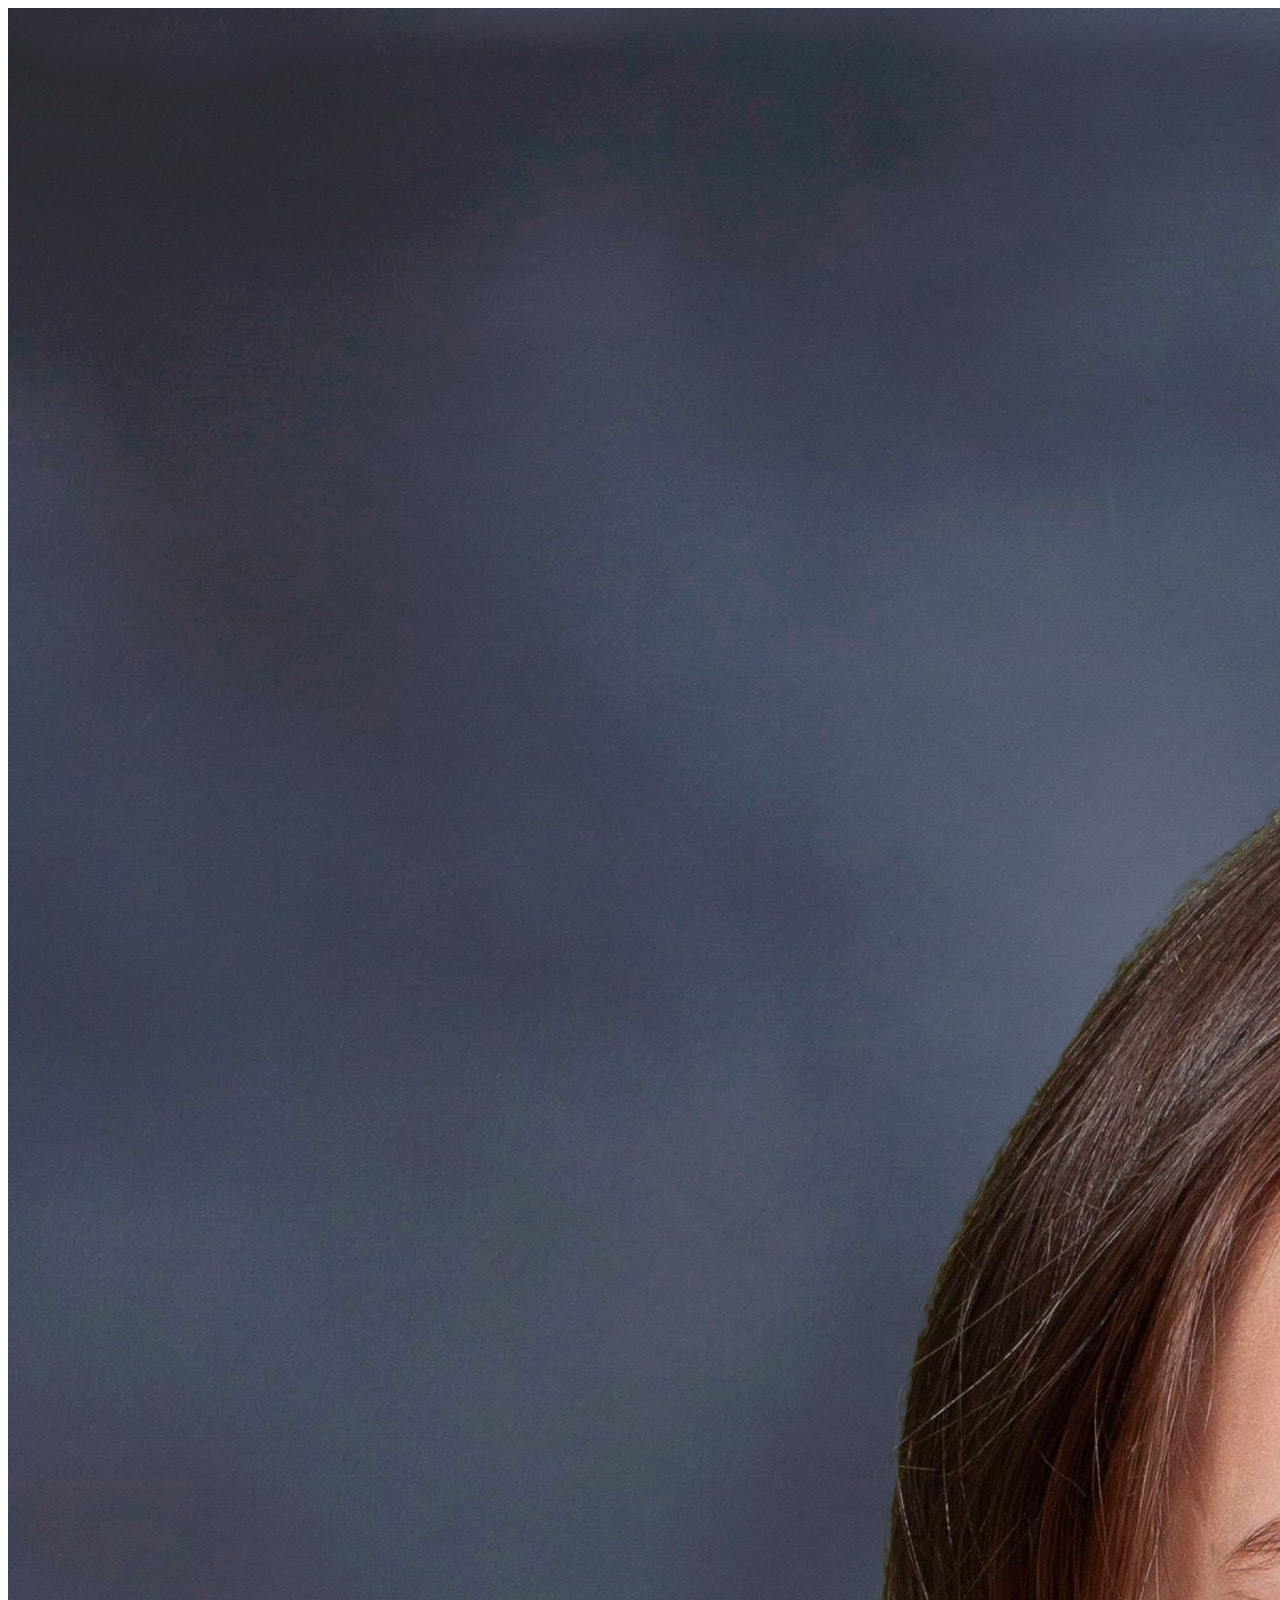
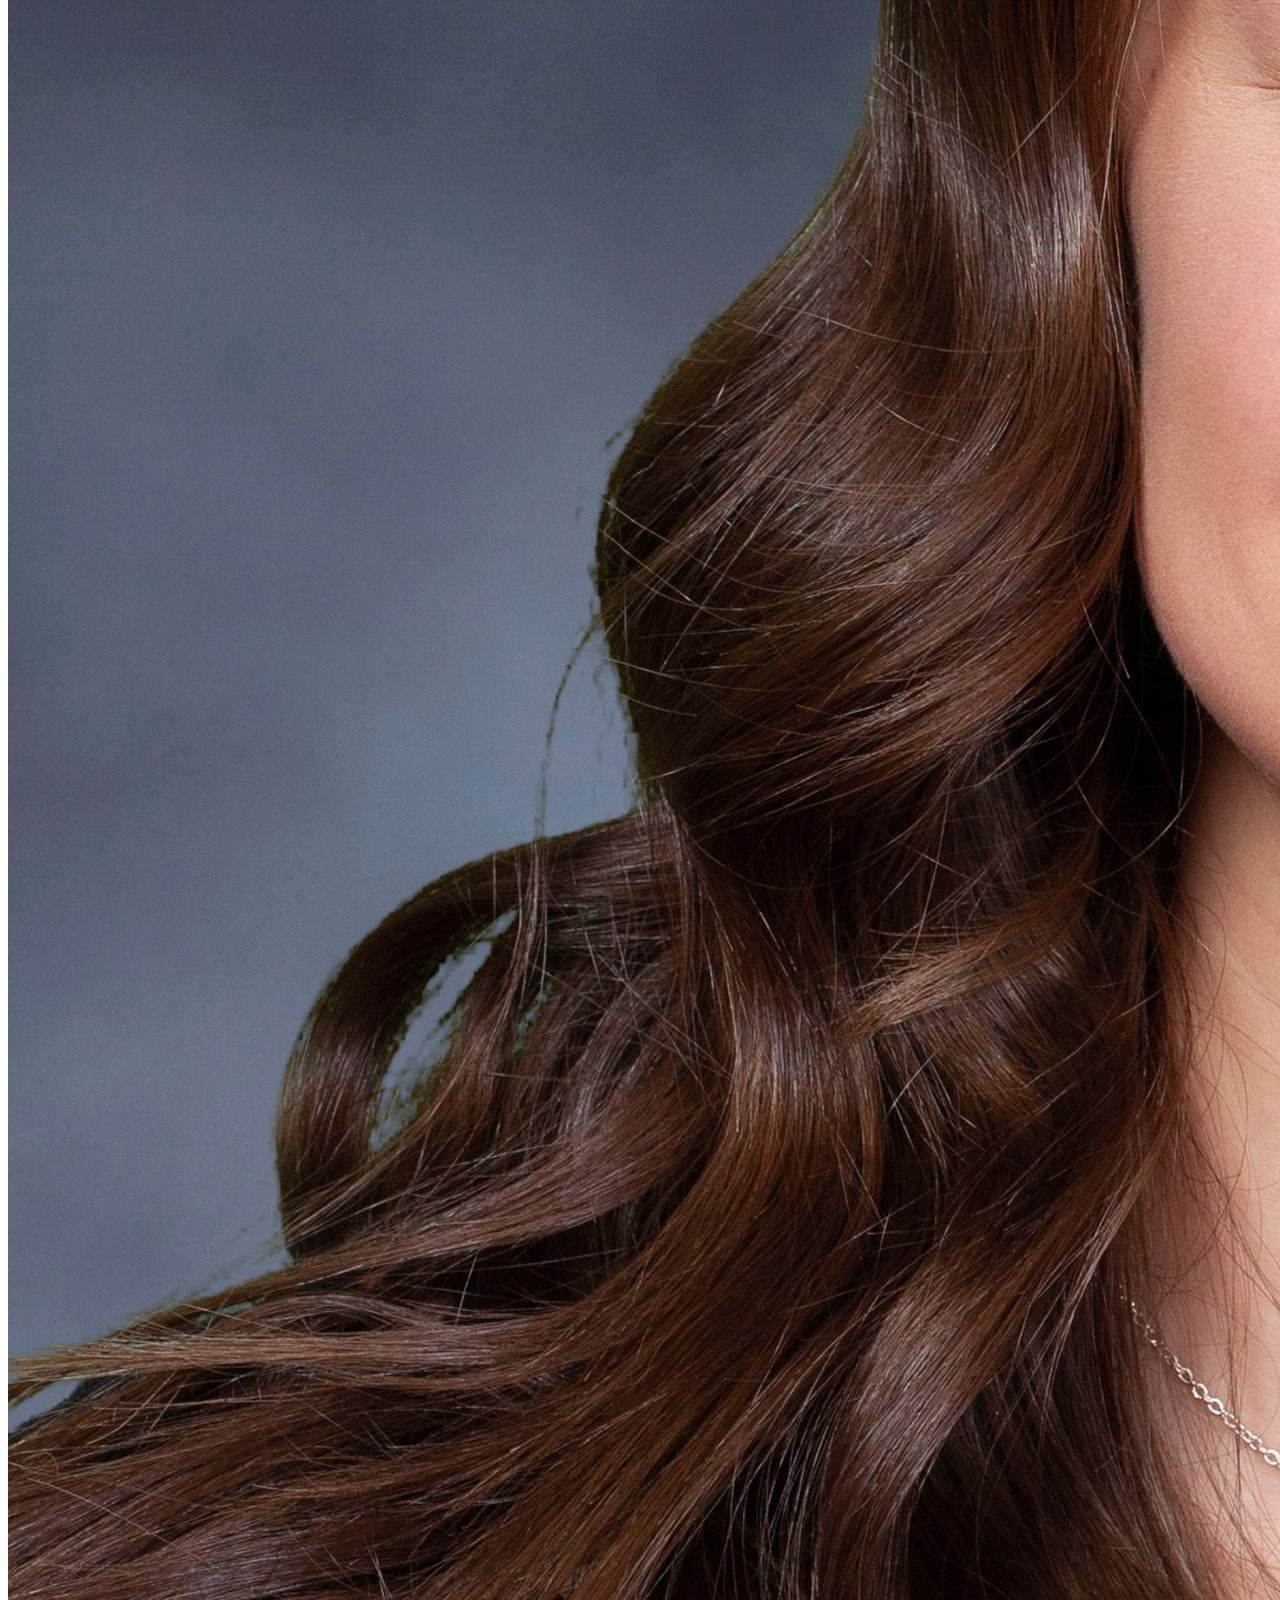
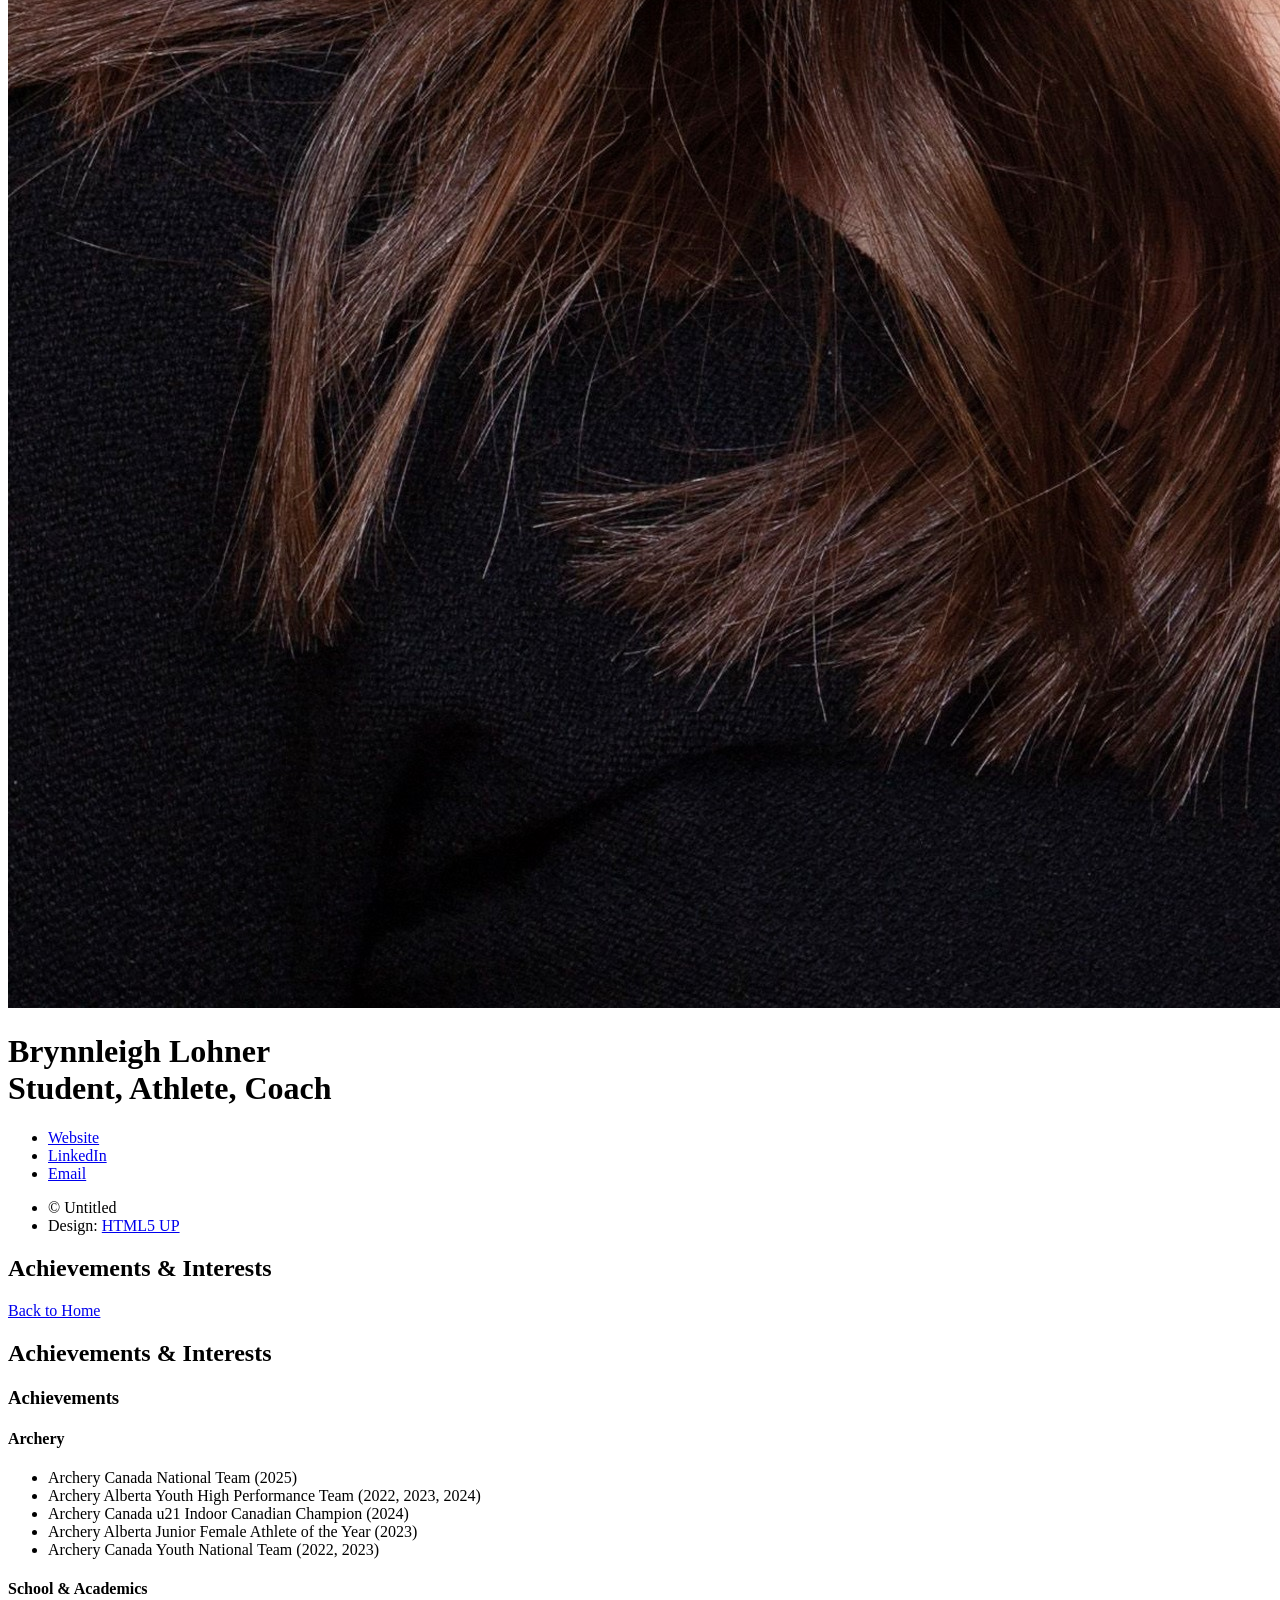
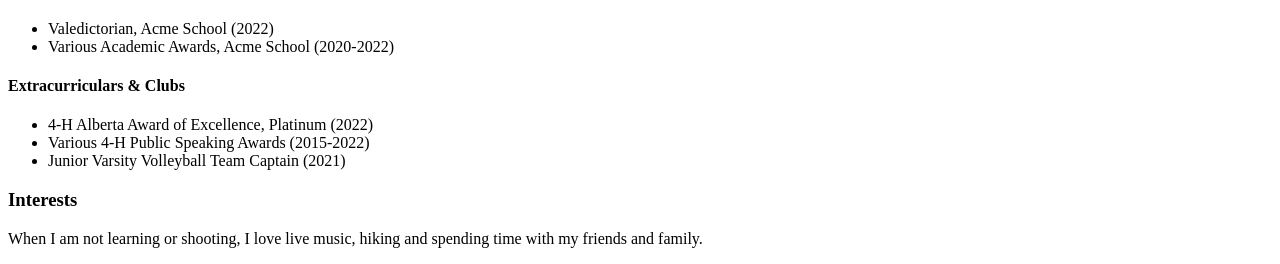
==== commit 8366e611: "Changing Phrasing index and skills, and adding interests to the interests section" ====
--- a/achievements.html
+++ b/achievements.html
@@ -50,13 +50,13 @@
 						<li>Archery Alberta Junior Female Athlete of the Year (2023)</li>
 						<li>Archery Canada Youth National Team (2022, 2023)</li>
 					</ul>
-					
+
 					<h4>School & Academics</h4>
 					<ul>
 						<li>Valedictorian, Acme School (2022)</li>
 						<li>Various Academic Awards, Acme School (2020-2022)</li>
 					</ul>
-					
+
 					<h4>Extracurriculars & Clubs</h4>
 					<ul>
 						<li>4-H Alberta Award of Excellence, Platinum (2022)</li>
@@ -64,10 +64,10 @@
 						<li>Junior Varsity Volleyball Team Captain (2021)</li>
 					</ul>
 					<h3>Interests</h3>
-					<p><em>(Add your interests here)</em></p>
-					<ul>
-						<li>Example Interest</li>
-					</ul>
+					<p>When I am not learning or shooting, I love live music, hiking and spending time with my friends
+						and
+						family.</p>
+
 				</div>
 			</div>
 		</section>
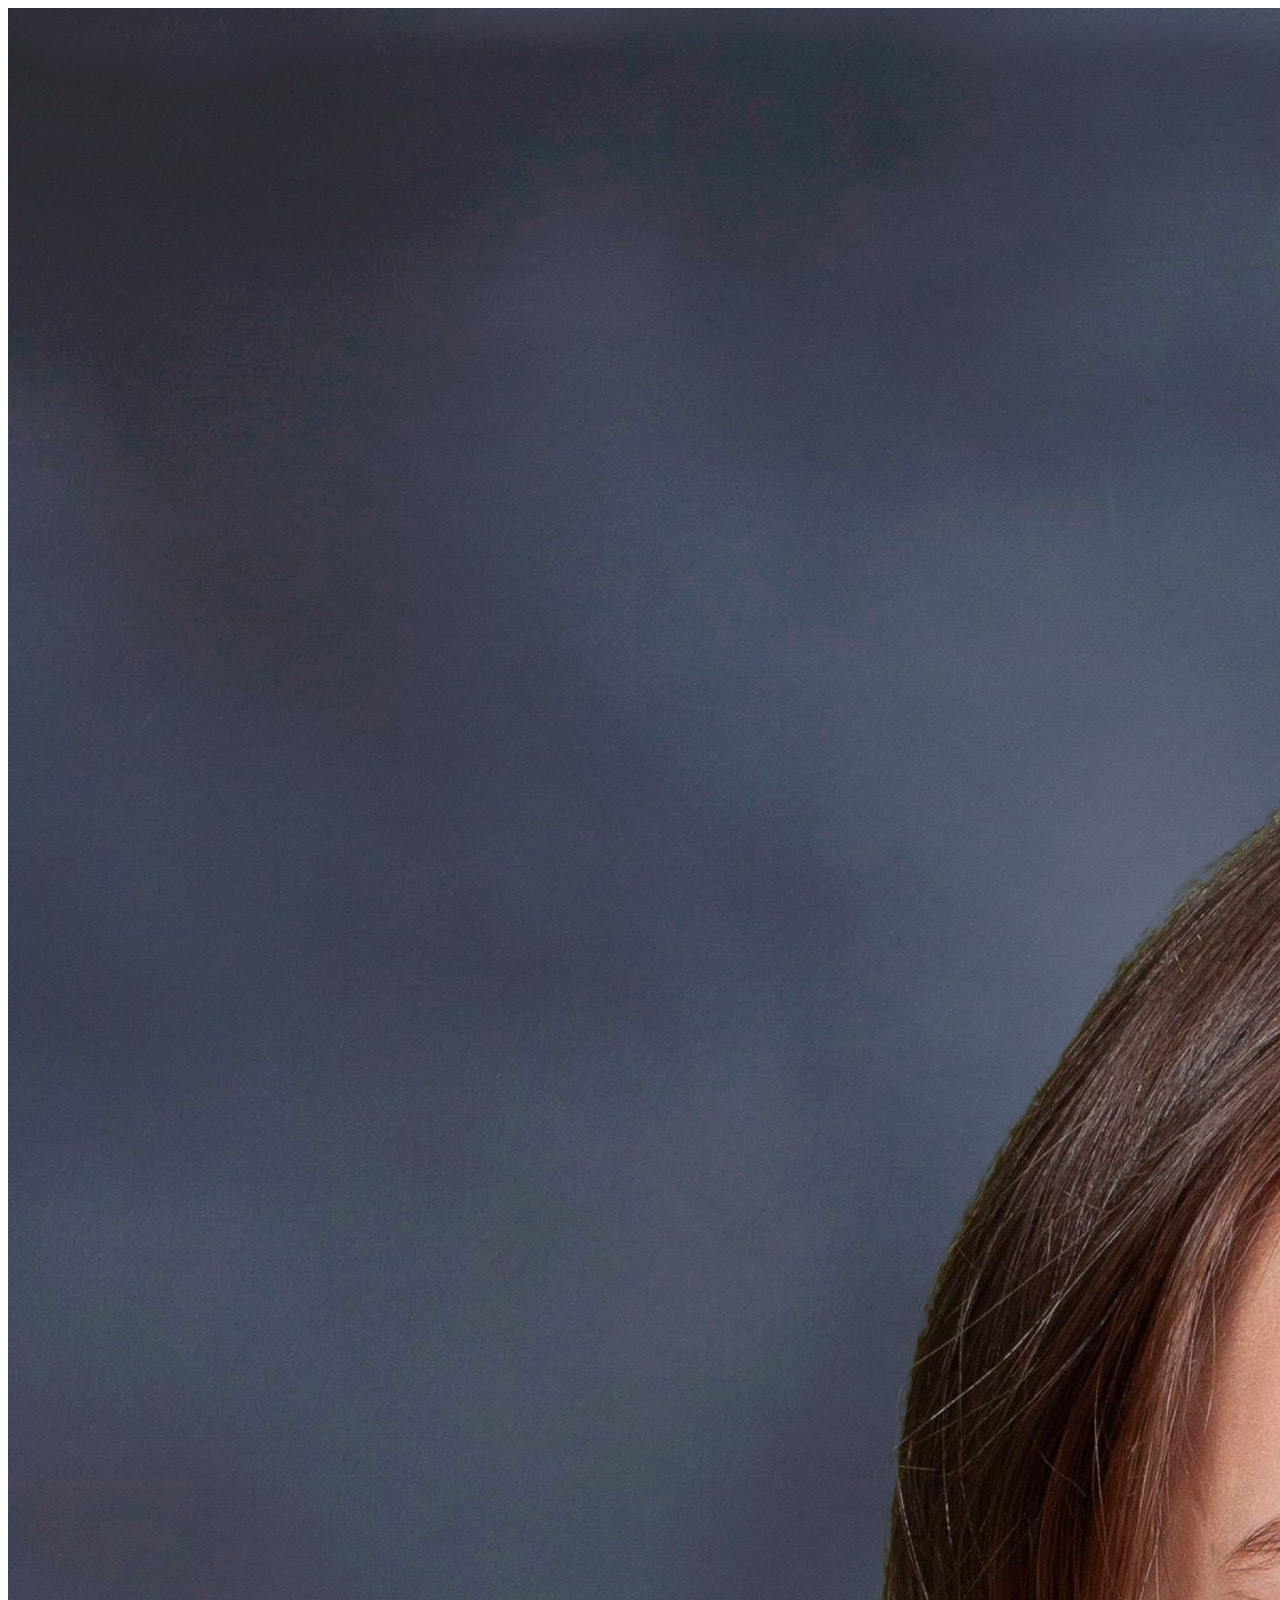
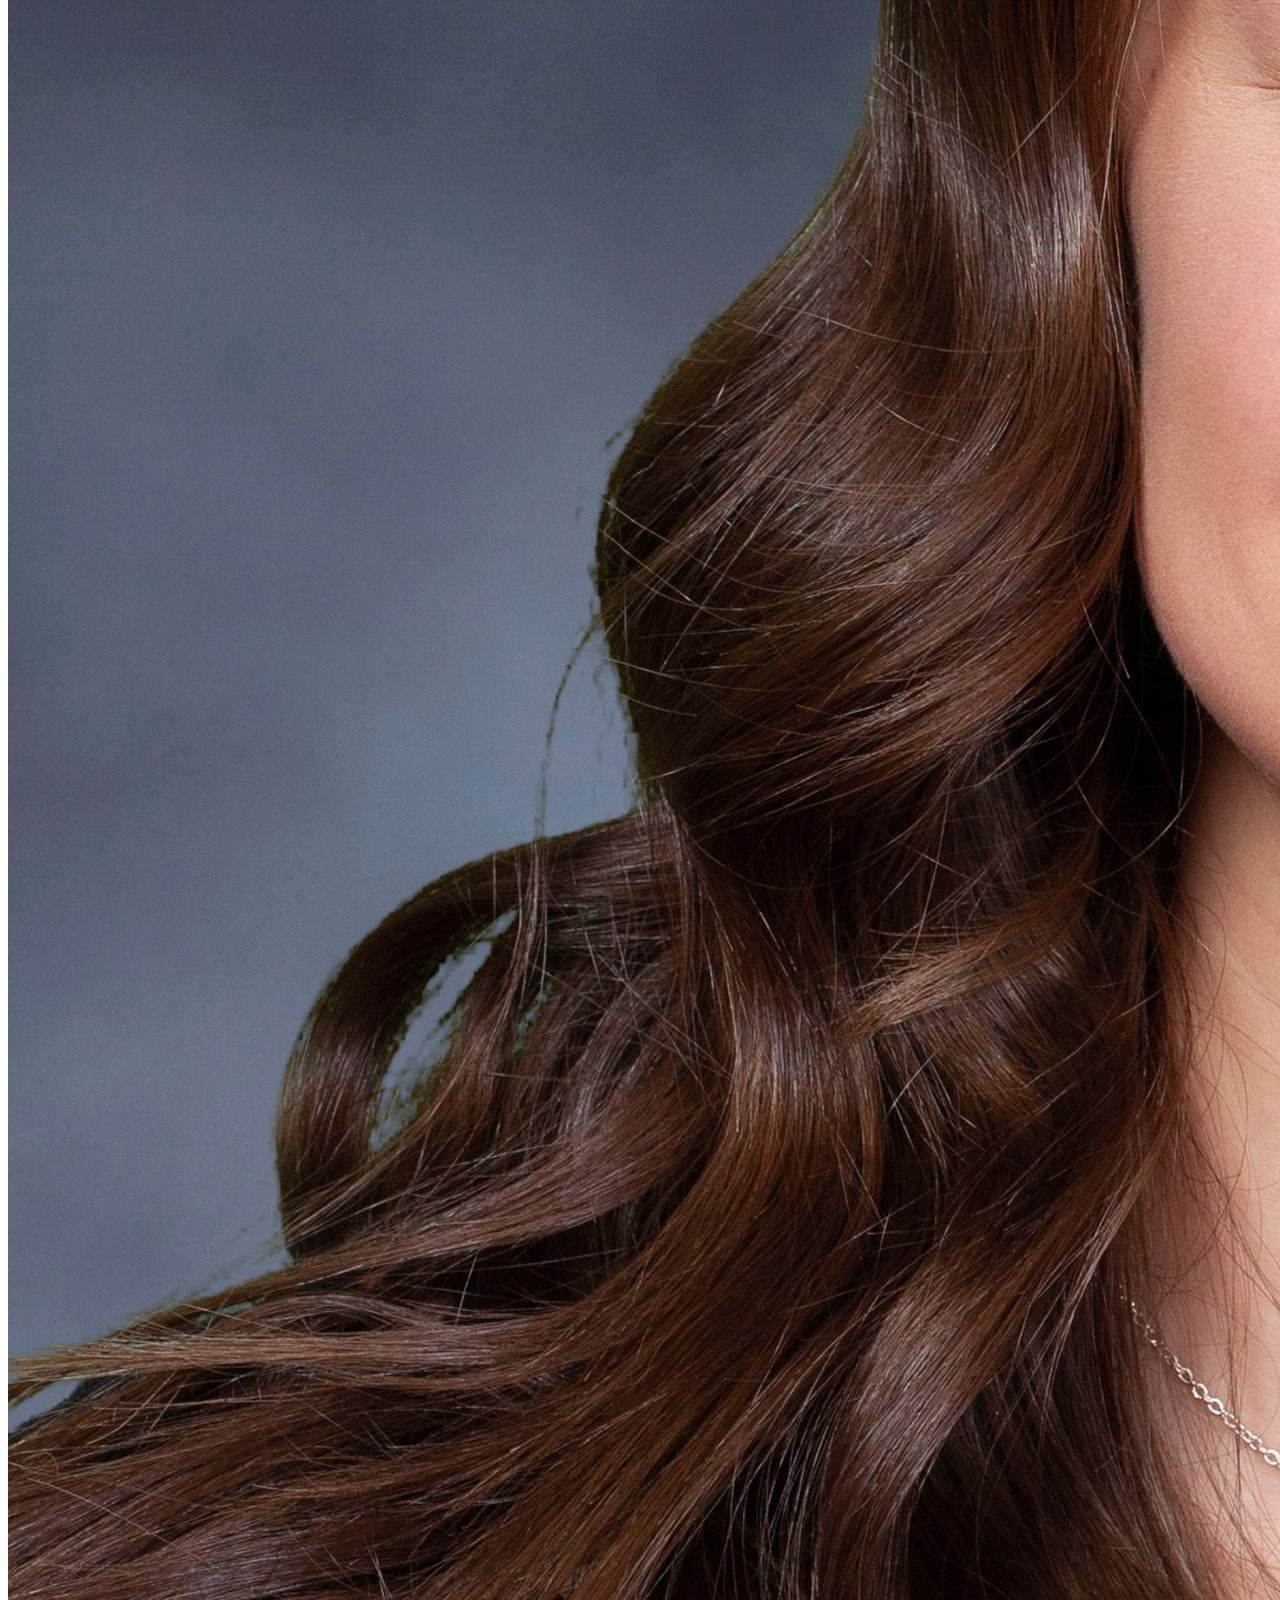
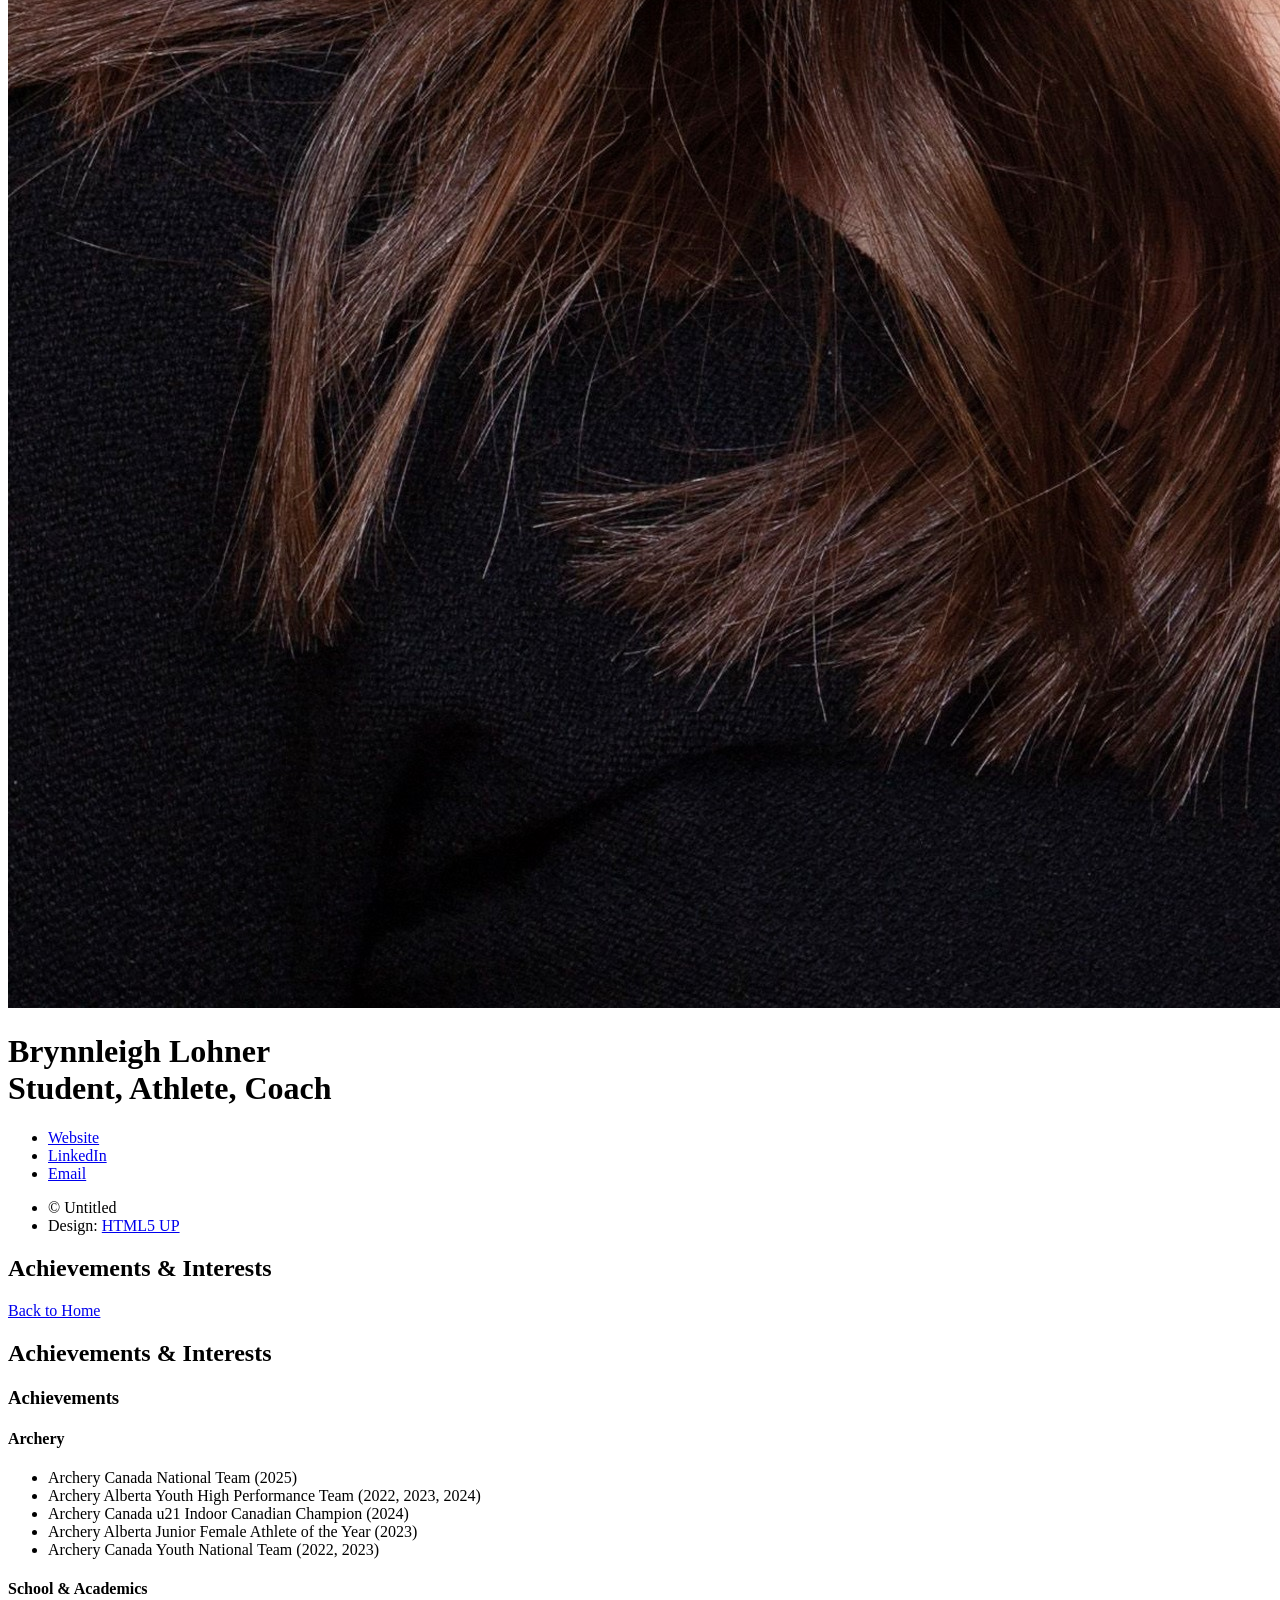
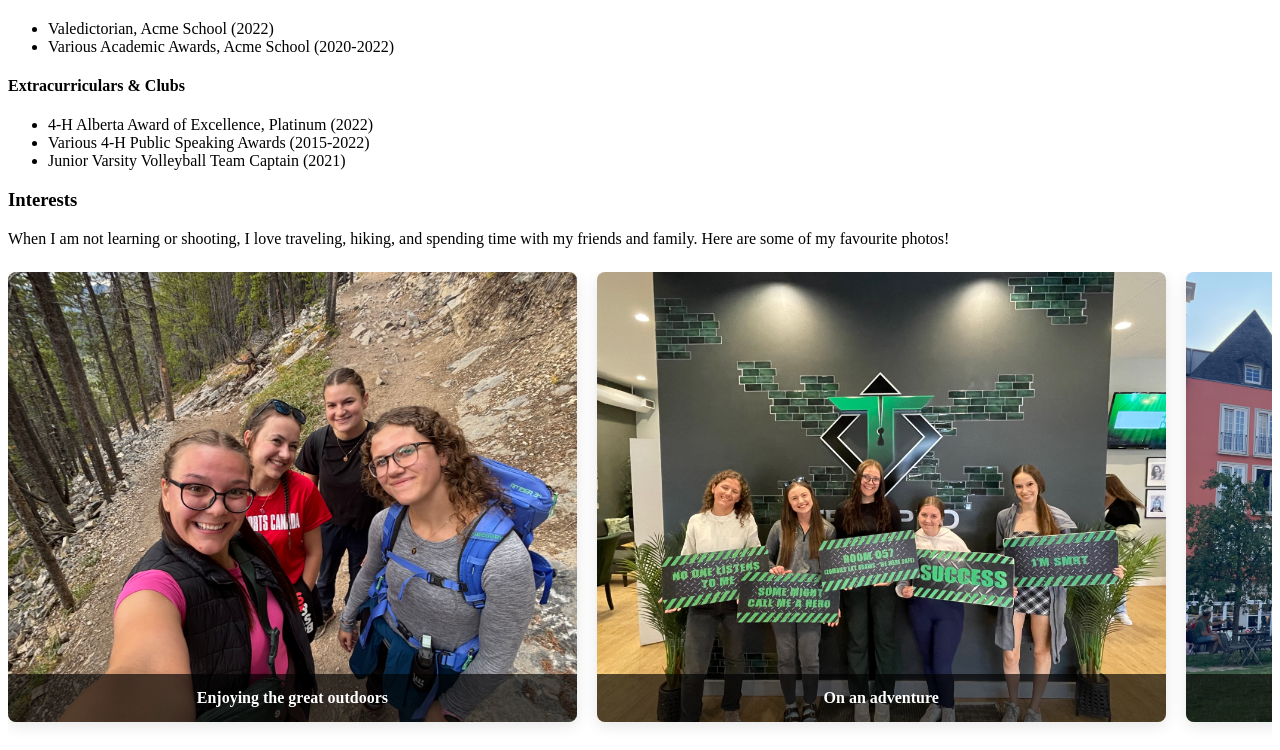
==== commit 7a3ad328: "Created a carousel of photos for my interests section" ====
--- a/achievements.html
+++ b/achievements.html
@@ -64,9 +64,111 @@
 						<li>Junior Varsity Volleyball Team Captain (2021)</li>
 					</ul>
 					<h3>Interests</h3>
-					<p>When I am not learning or shooting, I love live music, hiking and spending time with my friends
+					<p>When I am not learning or shooting, I love traveling, hiking, and spending time with my friends
 						and
-						family.</p>
+						family. Here are some of my favourite photos!</p>
+						
+					<style>
+					.photo-carousel {
+						display: flex;
+						overflow-x: auto;
+						scroll-snap-type: x mandatory;
+						gap: 20px;
+						padding-bottom: 20px;
+						margin-top: 1.5em;
+						-webkit-overflow-scrolling: touch;
+					}
+					.photo-carousel::-webkit-scrollbar {
+						height: 10px;
+					}
+					.photo-carousel::-webkit-scrollbar-track {
+						background: rgba(0,0,0,0.05); 
+						border-radius: 5px;
+					}
+					.photo-carousel::-webkit-scrollbar-thumb {
+						background: rgba(0,0,0,0.25); 
+						border-radius: 5px;
+					}
+					.carousel-card {
+						flex: 0 0 85%;
+						scroll-snap-align: center;
+						position: relative;
+						border-radius: 8px;
+						overflow: hidden;
+						box-shadow: 0 4px 15px rgba(0,0,0,0.1);
+					}
+					.carousel-card img {
+						width: 100%;
+						height: 450px;
+						object-fit: cover;
+						display: block;
+					}
+					.carousel-caption {
+						position: absolute;
+						bottom: 0;
+						left: 0;
+						right: 0;
+						background: rgba(0,0,0,0.65);
+						color: #fff;
+						padding: 15px;
+						text-align: center;
+						font-weight: 600;
+						margin: 0;
+					}
+					@media screen and (min-width: 768px) {
+						.carousel-card {
+							flex: 0 0 60%;
+						}
+					}
+					@media screen and (min-width: 1200px) {
+						.carousel-card {
+							flex: 0 0 45%;
+						}
+					}
+					</style>
+
+					<div class="photo-carousel">
+						<div class="carousel-card">
+							<img src="Documents/Interests/IMG_2590.jpeg" loading="lazy" alt="Interest" />
+							<p class="carousel-caption">Enjoying the great outdoors</p>
+						</div>
+						<div class="carousel-card">
+							<img src="Documents/Interests/IMG_3814.jpeg" loading="lazy" alt="Interest" />
+							<p class="carousel-caption">On an adventure</p>
+						</div>
+						<div class="carousel-card">
+							<img src="Documents/Interests/IMG_4012.jpeg" loading="lazy" alt="Interest" />
+							<p class="carousel-caption">Taking in the sights</p>
+						</div>
+						<div class="carousel-card">
+							<img src="Documents/Interests/IMG_4334.jpeg" loading="lazy" alt="Interest" />
+							<p class="carousel-caption">Exploring new trails</p>
+						</div>
+						<div class="carousel-card">
+							<img src="Documents/Interests/IMG_4503.jpeg" loading="lazy" alt="Interest" />
+							<p class="carousel-caption">A beautiful day out</p>
+						</div>
+						<div class="carousel-card">
+							<img src="Documents/Interests/IMG_5651.jpeg" loading="lazy" alt="Interest" />
+							<p class="carousel-caption">Live music and good vibes</p>
+						</div>
+						<div class="carousel-card">
+							<img src="Documents/Interests/IMG_5700.jpeg" loading="lazy" alt="Interest" />
+							<p class="carousel-caption">Making memories</p>
+						</div>
+						<div class="carousel-card">
+							<img src="Documents/Interests/IMG_5719.jpeg" loading="lazy" alt="Interest" />
+							<p class="carousel-caption">Friends and fun</p>
+						</div>
+						<div class="carousel-card">
+							<img src="Documents/Interests/IMG_9645.jpeg" loading="lazy" alt="Interest" />
+							<p class="carousel-caption">Another favorite moment</p>
+						</div>
+						<div class="carousel-card">
+							<img src="Documents/Interests/a5e54683-9d66-4d0d-9e28-51f63dca918e.jpeg" loading="lazy" alt="Interest" />
+							<p class="carousel-caption">Unforgettable experiences</p>
+						</div>
+					</div>
 
 				</div>
 			</div>
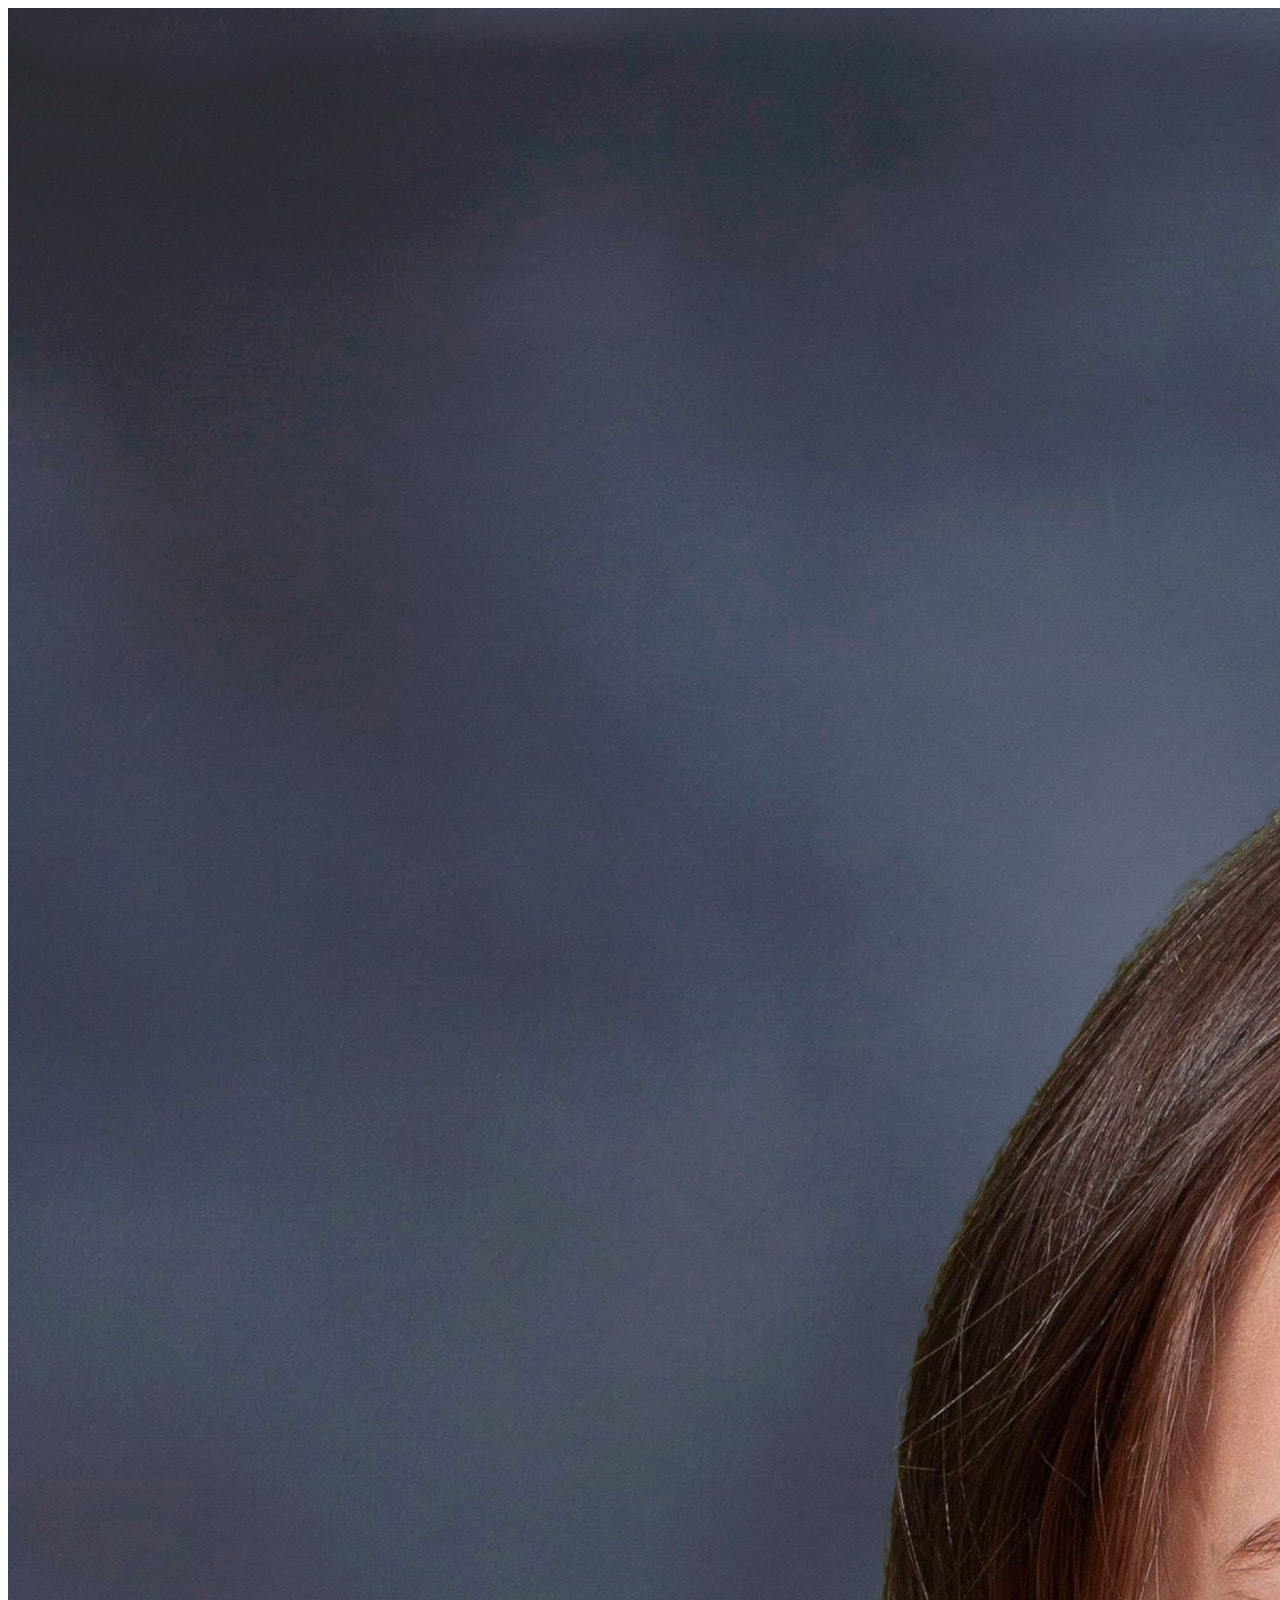
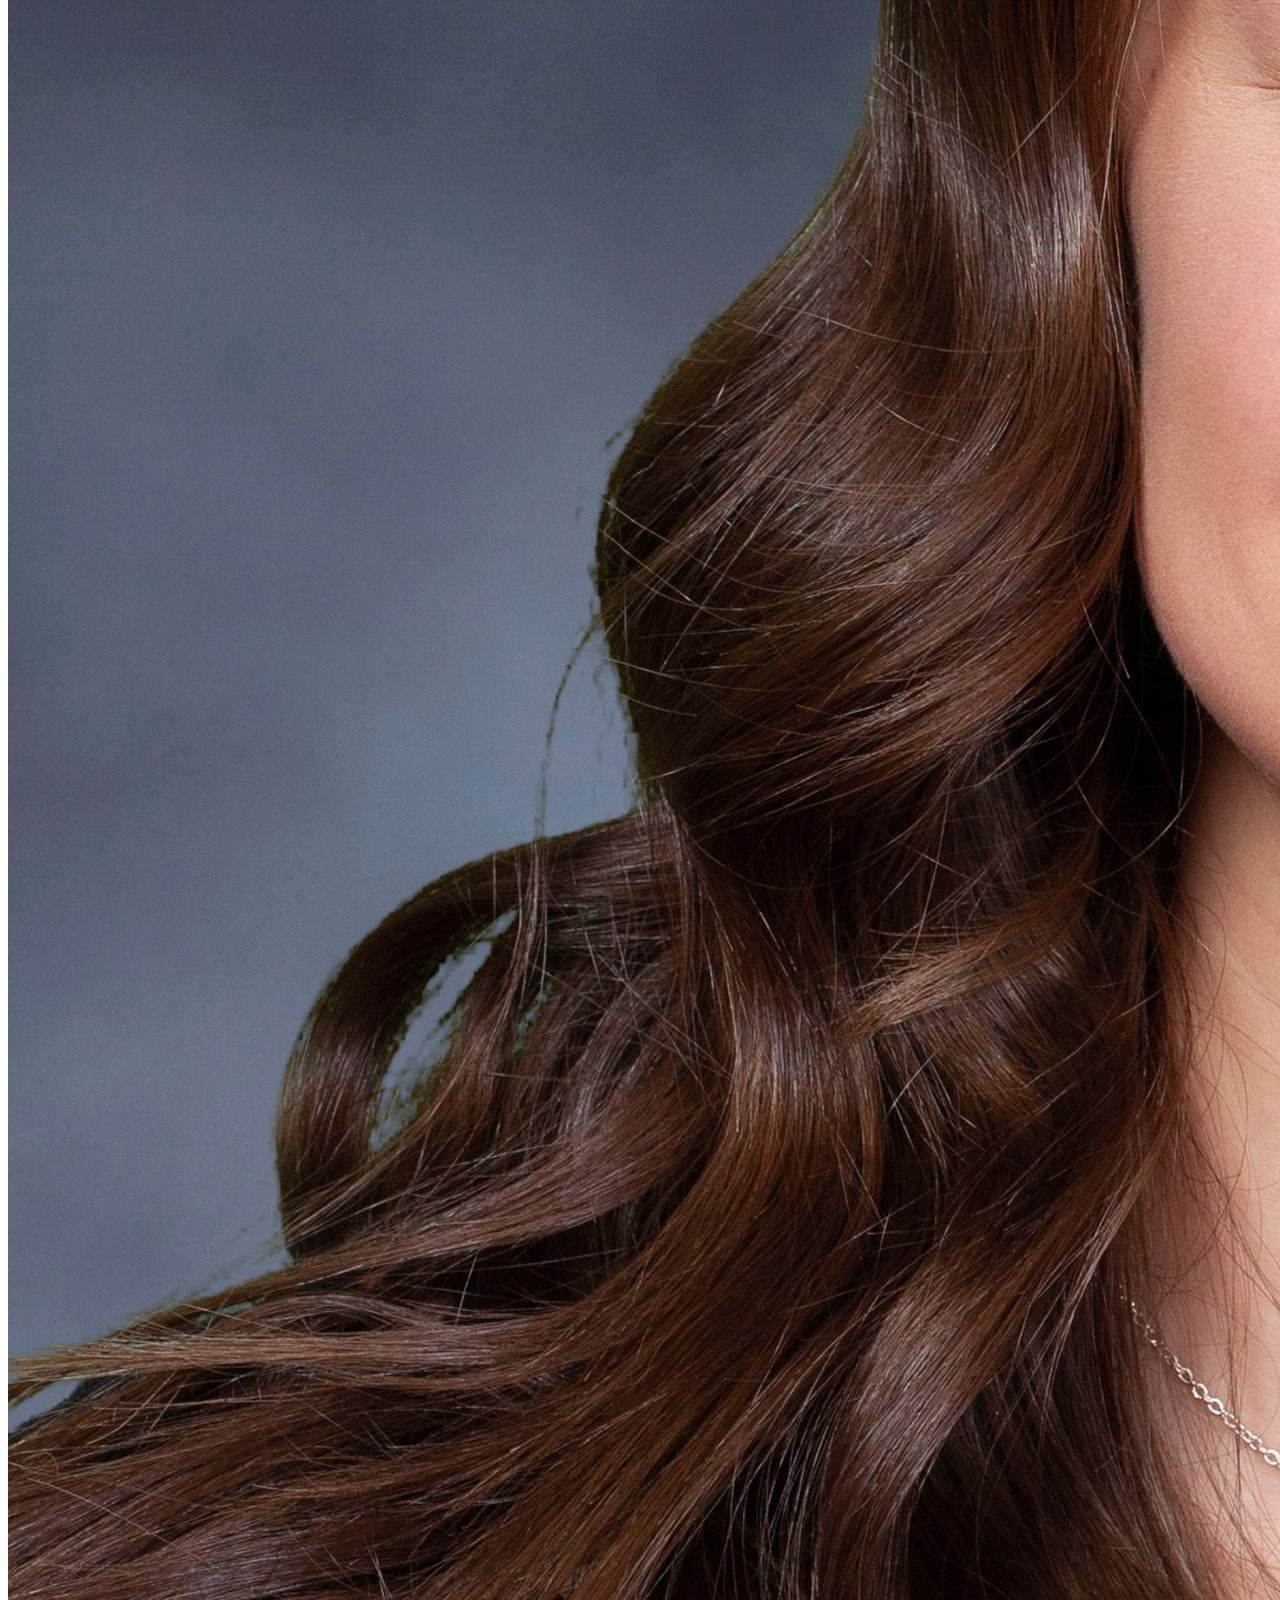
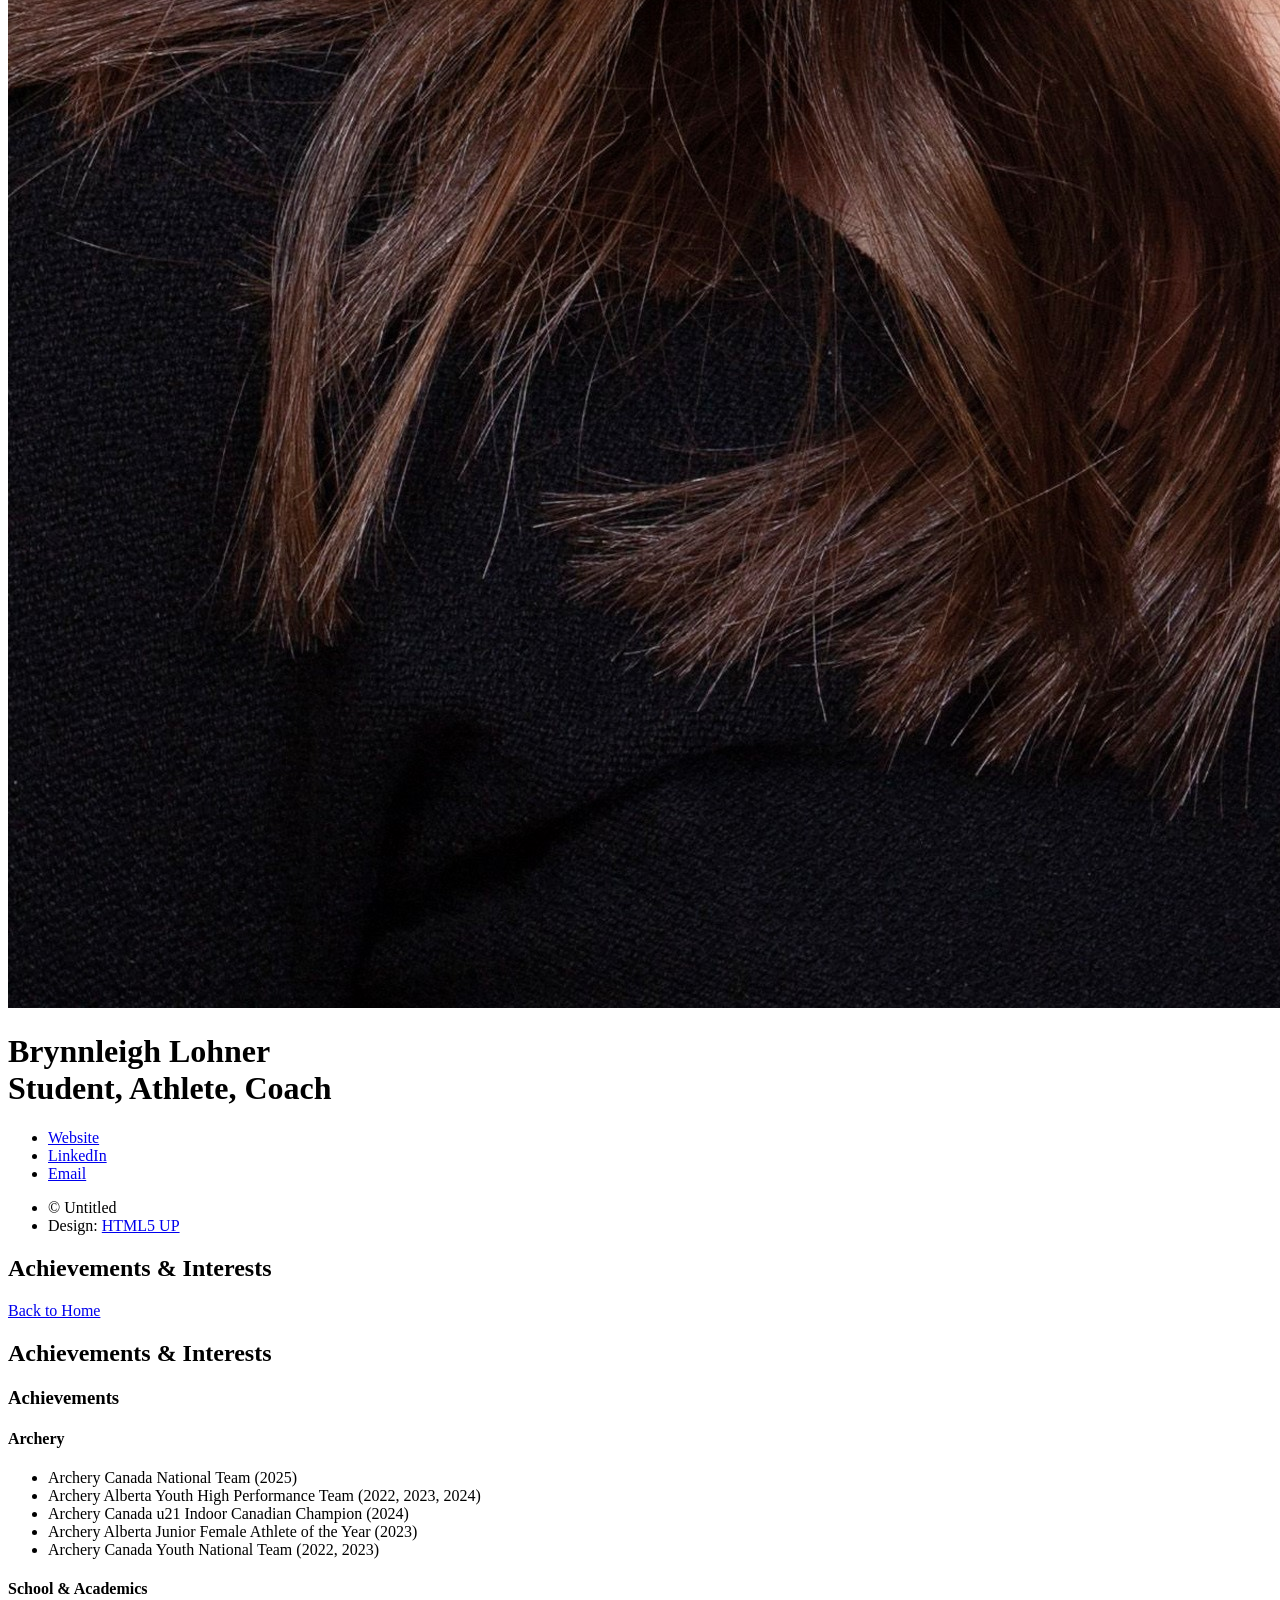
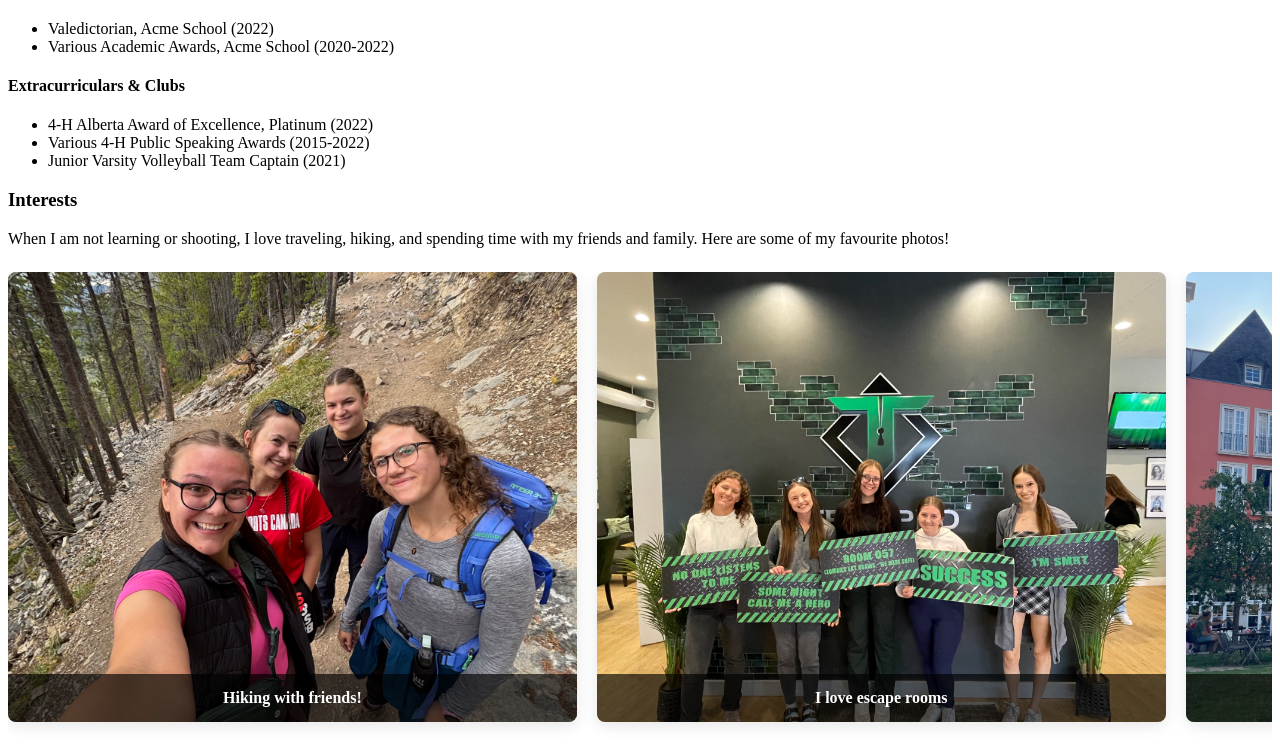
==== commit e90ee9c6: "Changed interest photo subtitles and moved arrow volume csv file to documents folder" ====
--- a/achievements.html
+++ b/achievements.html
@@ -67,106 +67,115 @@
 					<p>When I am not learning or shooting, I love traveling, hiking, and spending time with my friends
 						and
 						family. Here are some of my favourite photos!</p>
-						
+
 					<style>
-					.photo-carousel {
-						display: flex;
-						overflow-x: auto;
-						scroll-snap-type: x mandatory;
-						gap: 20px;
-						padding-bottom: 20px;
-						margin-top: 1.5em;
-						-webkit-overflow-scrolling: touch;
-					}
-					.photo-carousel::-webkit-scrollbar {
-						height: 10px;
-					}
-					.photo-carousel::-webkit-scrollbar-track {
-						background: rgba(0,0,0,0.05); 
-						border-radius: 5px;
-					}
-					.photo-carousel::-webkit-scrollbar-thumb {
-						background: rgba(0,0,0,0.25); 
-						border-radius: 5px;
-					}
-					.carousel-card {
-						flex: 0 0 85%;
-						scroll-snap-align: center;
-						position: relative;
-						border-radius: 8px;
-						overflow: hidden;
-						box-shadow: 0 4px 15px rgba(0,0,0,0.1);
-					}
-					.carousel-card img {
-						width: 100%;
-						height: 450px;
-						object-fit: cover;
-						display: block;
-					}
-					.carousel-caption {
-						position: absolute;
-						bottom: 0;
-						left: 0;
-						right: 0;
-						background: rgba(0,0,0,0.65);
-						color: #fff;
-						padding: 15px;
-						text-align: center;
-						font-weight: 600;
-						margin: 0;
-					}
-					@media screen and (min-width: 768px) {
+						.photo-carousel {
+							display: flex;
+							overflow-x: auto;
+							scroll-snap-type: x mandatory;
+							gap: 20px;
+							padding-bottom: 20px;
+							margin-top: 1.5em;
+							-webkit-overflow-scrolling: touch;
+						}
+
+						.photo-carousel::-webkit-scrollbar {
+							height: 10px;
+						}
+
+						.photo-carousel::-webkit-scrollbar-track {
+							background: rgba(0, 0, 0, 0.05);
+							border-radius: 5px;
+						}
+
+						.photo-carousel::-webkit-scrollbar-thumb {
+							background: rgba(0, 0, 0, 0.25);
+							border-radius: 5px;
+						}
+
 						.carousel-card {
-							flex: 0 0 60%;
-						}
-					}
-					@media screen and (min-width: 1200px) {
-						.carousel-card {
-							flex: 0 0 45%;
-						}
-					}
+							flex: 0 0 85%;
+							scroll-snap-align: center;
+							position: relative;
+							border-radius: 8px;
+							overflow: hidden;
+							box-shadow: 0 4px 15px rgba(0, 0, 0, 0.1);
+						}
+
+						.carousel-card img {
+							width: 100%;
+							height: 450px;
+							object-fit: cover;
+							display: block;
+						}
+
+						.carousel-caption {
+							position: absolute;
+							bottom: 0;
+							left: 0;
+							right: 0;
+							background: rgba(0, 0, 0, 0.65);
+							color: #fff;
+							padding: 15px;
+							text-align: center;
+							font-weight: 600;
+							margin: 0;
+						}
+
+						@media screen and (min-width: 768px) {
+							.carousel-card {
+								flex: 0 0 60%;
+							}
+						}
+
+						@media screen and (min-width: 1200px) {
+							.carousel-card {
+								flex: 0 0 45%;
+							}
+						}
 					</style>
 
 					<div class="photo-carousel">
 						<div class="carousel-card">
 							<img src="Documents/Interests/IMG_2590.jpeg" loading="lazy" alt="Interest" />
-							<p class="carousel-caption">Enjoying the great outdoors</p>
+							<p class="carousel-caption">Hiking with friends!</p>
 						</div>
 						<div class="carousel-card">
 							<img src="Documents/Interests/IMG_3814.jpeg" loading="lazy" alt="Interest" />
-							<p class="carousel-caption">On an adventure</p>
+							<p class="carousel-caption">I love escape rooms</p>
 						</div>
 						<div class="carousel-card">
 							<img src="Documents/Interests/IMG_4012.jpeg" loading="lazy" alt="Interest" />
-							<p class="carousel-caption">Taking in the sights</p>
+							<p class="carousel-caption">Sightseeing in Cologne</p>
 						</div>
 						<div class="carousel-card">
 							<img src="Documents/Interests/IMG_4334.jpeg" loading="lazy" alt="Interest" />
-							<p class="carousel-caption">Exploring new trails</p>
+							<p class="carousel-caption">More sightseeing with friends</p>
 						</div>
 						<div class="carousel-card">
 							<img src="Documents/Interests/IMG_4503.jpeg" loading="lazy" alt="Interest" />
-							<p class="carousel-caption">A beautiful day out</p>
+							<p class="carousel-caption">Views in Kananaskis</p>
 						</div>
 						<div class="carousel-card">
 							<img src="Documents/Interests/IMG_5651.jpeg" loading="lazy" alt="Interest" />
-							<p class="carousel-caption">Live music and good vibes</p>
+							<p class="carousel-caption">I love to try new restaraunts!</p>
 						</div>
 						<div class="carousel-card">
 							<img src="Documents/Interests/IMG_5700.jpeg" loading="lazy" alt="Interest" />
-							<p class="carousel-caption">Making memories</p>
+							<p class="carousel-caption">Sledding with dad</p>
 						</div>
 						<div class="carousel-card">
 							<img src="Documents/Interests/IMG_5719.jpeg" loading="lazy" alt="Interest" />
-							<p class="carousel-caption">Friends and fun</p>
+							<p class="carousel-caption">Taking in some curling</p>
 						</div>
 						<div class="carousel-card">
 							<img src="Documents/Interests/IMG_9645.jpeg" loading="lazy" alt="Interest" />
-							<p class="carousel-caption">Another favorite moment</p>
-						</div>
-						<div class="carousel-card">
-							<img src="Documents/Interests/a5e54683-9d66-4d0d-9e28-51f63dca918e.jpeg" loading="lazy" alt="Interest" />
-							<p class="carousel-caption">Unforgettable experiences</p>
+							<p class="carousel-caption">More hiking!</p>
+						</div>
+						<div class="carousel-card">
+							<img src="Documents/Interests/a5e54683-9d66-4d0d-9e28-51f63dca918e.jpeg" loading="lazy"
+								alt="Interest" />
+							<p class="carousel-caption">More exploring!</p>
 						</div>
 					</div>
 
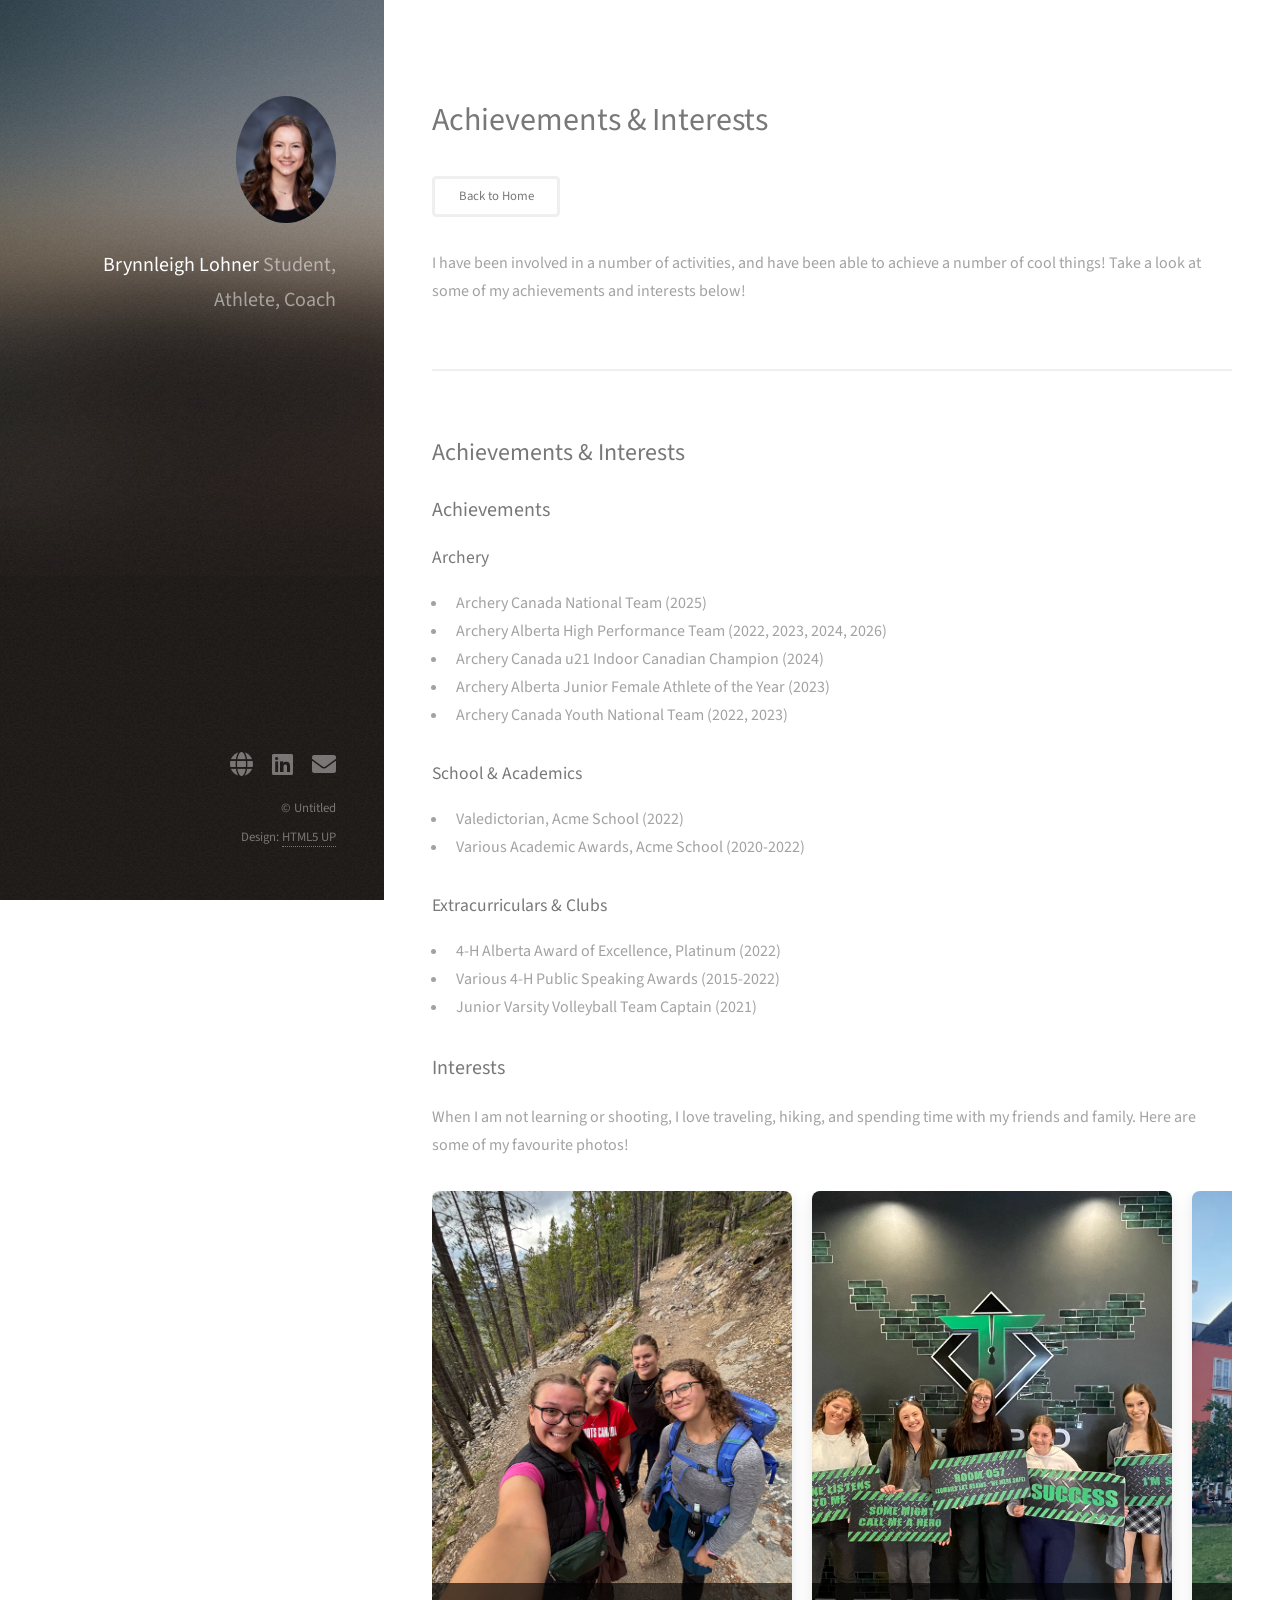
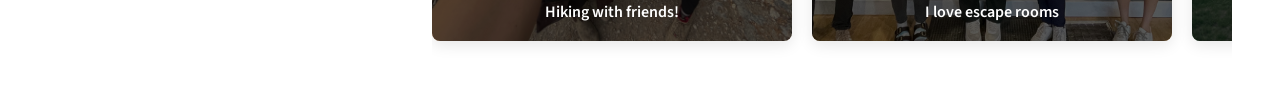
==== commit b454af1f: "Correcting function of arrow tracker script so that red/green days appear properly. also filling out" ====
--- a/achievements.html
+++ b/achievements.html
@@ -35,6 +35,9 @@
 				<h2>Achievements & Interests</h2>
 			</header>
 			<p><a href="index.html" class="button small">Back to Home</a></p>
+			<p>I have been involved in a number of activities, and have been able to achieve a number of cool things!
+				Take a look at some of my achievements and interests below!
+			</p>
 		</section>
 
 		<section id="achievements">
@@ -45,7 +48,7 @@
 					<h4>Archery</h4>
 					<ul>
 						<li>Archery Canada National Team (2025)</li>
-						<li>Archery Alberta Youth High Performance Team (2022, 2023, 2024)</li>
+						<li>Archery Alberta High Performance Team (2022, 2023, 2024, 2026)</li>
 						<li>Archery Canada u21 Indoor Canadian Champion (2024)</li>
 						<li>Archery Alberta Junior Female Athlete of the Year (2023)</li>
 						<li>Archery Canada Youth National Team (2022, 2023)</li>
--- a/assets/css/main.css
+++ b/assets/css/main.css
@@ -1808,7 +1808,7 @@
 		margin: 0 0 1em 0;
 	}
 
-	input[type="text"],
+	input[type="text"], input[type="number"], input[type="date"],
 	input[type="password"],
 	input[type="email"],
 	select,
@@ -1867,7 +1867,7 @@
 			display: none;
 		}
 
-	input[type="text"],
+	input[type="text"], input[type="number"], input[type="date"],
 	input[type="password"],
 	input[type="email"],
 	select {
@@ -2683,7 +2683,7 @@
 
 	#main {
 		margin-left: 35%;
-		max-width: 54em;
+		max-width: 68em;
 		padding: 8em 4em 4em 4em;
 		width: calc(100% - 35%);
 	}
@@ -3218,4 +3218,4 @@
 				padding-left: 0;
 			}
 
-	}+	}
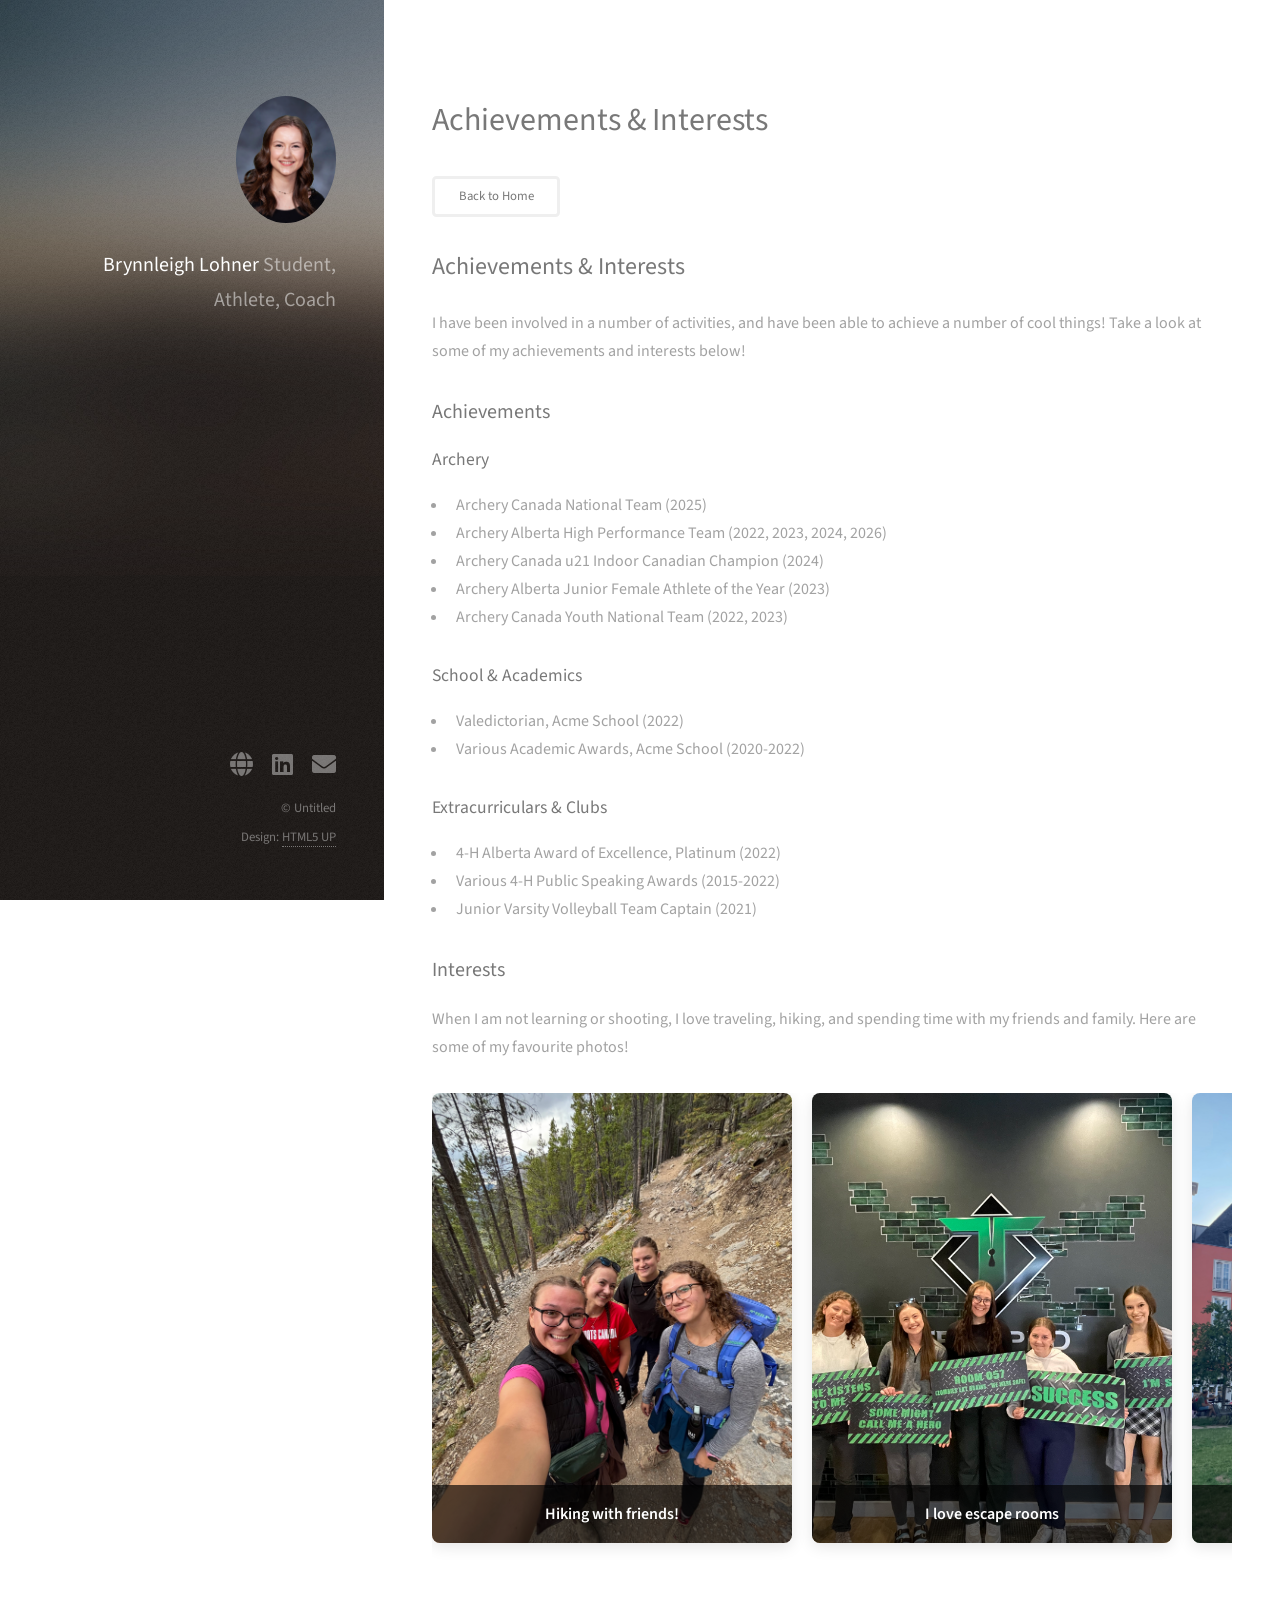
==== commit 4d266d66: "Moving achievements description to correct section" ====
--- a/achievements.html
+++ b/achievements.html
@@ -34,160 +34,161 @@
 			<header class="major">
 				<h2>Achievements & Interests</h2>
 			</header>
-			<p><a href="index.html" class="button small">Back to Home</a></p>
-			<p>I have been involved in a number of activities, and have been able to achieve a number of cool things!
-				Take a look at some of my achievements and interests below!
-			</p>
-		</section>
-
-		<section id="achievements">
-			<h2>Achievements & Interests</h2>
-			<div class="row">
-				<div class="col-12 col-12-small">
-					<h3>Achievements</h3>
-					<h4>Archery</h4>
-					<ul>
-						<li>Archery Canada National Team (2025)</li>
-						<li>Archery Alberta High Performance Team (2022, 2023, 2024, 2026)</li>
-						<li>Archery Canada u21 Indoor Canadian Champion (2024)</li>
-						<li>Archery Alberta Junior Female Athlete of the Year (2023)</li>
-						<li>Archery Canada Youth National Team (2022, 2023)</li>
-					</ul>
-
-					<h4>School & Academics</h4>
-					<ul>
-						<li>Valedictorian, Acme School (2022)</li>
-						<li>Various Academic Awards, Acme School (2020-2022)</li>
-					</ul>
-
-					<h4>Extracurriculars & Clubs</h4>
-					<ul>
-						<li>4-H Alberta Award of Excellence, Platinum (2022)</li>
-						<li>Various 4-H Public Speaking Awards (2015-2022)</li>
-						<li>Junior Varsity Volleyball Team Captain (2021)</li>
-					</ul>
-					<h3>Interests</h3>
-					<p>When I am not learning or shooting, I love traveling, hiking, and spending time with my friends
-						and
-						family. Here are some of my favourite photos!</p>
-
-					<style>
-						.photo-carousel {
-							display: flex;
-							overflow-x: auto;
-							scroll-snap-type: x mandatory;
-							gap: 20px;
-							padding-bottom: 20px;
-							margin-top: 1.5em;
-							-webkit-overflow-scrolling: touch;
-						}
-
-						.photo-carousel::-webkit-scrollbar {
-							height: 10px;
-						}
-
-						.photo-carousel::-webkit-scrollbar-track {
-							background: rgba(0, 0, 0, 0.05);
-							border-radius: 5px;
-						}
-
-						.photo-carousel::-webkit-scrollbar-thumb {
-							background: rgba(0, 0, 0, 0.25);
-							border-radius: 5px;
-						}
-
-						.carousel-card {
-							flex: 0 0 85%;
-							scroll-snap-align: center;
-							position: relative;
-							border-radius: 8px;
-							overflow: hidden;
-							box-shadow: 0 4px 15px rgba(0, 0, 0, 0.1);
-						}
-
-						.carousel-card img {
-							width: 100%;
-							height: 450px;
-							object-fit: cover;
-							display: block;
-						}
-
-						.carousel-caption {
-							position: absolute;
-							bottom: 0;
-							left: 0;
-							right: 0;
-							background: rgba(0, 0, 0, 0.65);
-							color: #fff;
-							padding: 15px;
-							text-align: center;
-							font-weight: 600;
-							margin: 0;
-						}
-
-						@media screen and (min-width: 768px) {
+			<p><a href="index.html" class="button small">Back to Home</a></p </section>
+
+			<section id="achievements">
+				<h2>Achievements & Interests</h2>
+				<p>I have been involved in a number of activities, and have been able to achieve a number of cool
+					things!
+					Take a look at some of my achievements and interests below!
+				</p>
+				<div class="row">
+					<div class="col-12 col-12-small">
+						<h3>Achievements</h3>
+						<h4>Archery</h4>
+						<ul>
+							<li>Archery Canada National Team (2025)</li>
+							<li>Archery Alberta High Performance Team (2022, 2023, 2024, 2026)</li>
+							<li>Archery Canada u21 Indoor Canadian Champion (2024)</li>
+							<li>Archery Alberta Junior Female Athlete of the Year (2023)</li>
+							<li>Archery Canada Youth National Team (2022, 2023)</li>
+						</ul>
+
+						<h4>School & Academics</h4>
+						<ul>
+							<li>Valedictorian, Acme School (2022)</li>
+							<li>Various Academic Awards, Acme School (2020-2022)</li>
+						</ul>
+
+						<h4>Extracurriculars & Clubs</h4>
+						<ul>
+							<li>4-H Alberta Award of Excellence, Platinum (2022)</li>
+							<li>Various 4-H Public Speaking Awards (2015-2022)</li>
+							<li>Junior Varsity Volleyball Team Captain (2021)</li>
+						</ul>
+						<h3>Interests</h3>
+						<p>When I am not learning or shooting, I love traveling, hiking, and spending time with my
+							friends
+							and
+							family. Here are some of my favourite photos!</p>
+
+						<style>
+							.photo-carousel {
+								display: flex;
+								overflow-x: auto;
+								scroll-snap-type: x mandatory;
+								gap: 20px;
+								padding-bottom: 20px;
+								margin-top: 1.5em;
+								-webkit-overflow-scrolling: touch;
+							}
+
+							.photo-carousel::-webkit-scrollbar {
+								height: 10px;
+							}
+
+							.photo-carousel::-webkit-scrollbar-track {
+								background: rgba(0, 0, 0, 0.05);
+								border-radius: 5px;
+							}
+
+							.photo-carousel::-webkit-scrollbar-thumb {
+								background: rgba(0, 0, 0, 0.25);
+								border-radius: 5px;
+							}
+
 							.carousel-card {
-								flex: 0 0 60%;
-							}
-						}
-
-						@media screen and (min-width: 1200px) {
-							.carousel-card {
-								flex: 0 0 45%;
-							}
-						}
-					</style>
-
-					<div class="photo-carousel">
-						<div class="carousel-card">
-							<img src="Documents/Interests/IMG_2590.jpeg" loading="lazy" alt="Interest" />
-							<p class="carousel-caption">Hiking with friends!</p>
+								flex: 0 0 85%;
+								scroll-snap-align: center;
+								position: relative;
+								border-radius: 8px;
+								overflow: hidden;
+								box-shadow: 0 4px 15px rgba(0, 0, 0, 0.1);
+							}
+
+							.carousel-card img {
+								width: 100%;
+								height: 450px;
+								object-fit: cover;
+								display: block;
+							}
+
+							.carousel-caption {
+								position: absolute;
+								bottom: 0;
+								left: 0;
+								right: 0;
+								background: rgba(0, 0, 0, 0.65);
+								color: #fff;
+								padding: 15px;
+								text-align: center;
+								font-weight: 600;
+								margin: 0;
+							}
+
+							@media screen and (min-width: 768px) {
+								.carousel-card {
+									flex: 0 0 60%;
+								}
+							}
+
+							@media screen and (min-width: 1200px) {
+								.carousel-card {
+									flex: 0 0 45%;
+								}
+							}
+						</style>
+
+						<div class="photo-carousel">
+							<div class="carousel-card">
+								<img src="Documents/Interests/IMG_2590.jpeg" loading="lazy" alt="Interest" />
+								<p class="carousel-caption">Hiking with friends!</p>
+							</div>
+							<div class="carousel-card">
+								<img src="Documents/Interests/IMG_3814.jpeg" loading="lazy" alt="Interest" />
+								<p class="carousel-caption">I love escape rooms</p>
+							</div>
+							<div class="carousel-card">
+								<img src="Documents/Interests/IMG_4012.jpeg" loading="lazy" alt="Interest" />
+								<p class="carousel-caption">Sightseeing in Cologne</p>
+							</div>
+							<div class="carousel-card">
+								<img src="Documents/Interests/IMG_4334.jpeg" loading="lazy" alt="Interest" />
+								<p class="carousel-caption">More sightseeing with friends</p>
+							</div>
+							<div class="carousel-card">
+								<img src="Documents/Interests/IMG_4503.jpeg" loading="lazy" alt="Interest" />
+								<p class="carousel-caption">Views in Kananaskis</p>
+							</div>
+							<div class="carousel-card">
+								<img src="Documents/Interests/IMG_5651.jpeg" loading="lazy" alt="Interest" />
+								<p class="carousel-caption">I love to try new restaraunts!</p>
+							</div>
+							<div class="carousel-card">
+								<img src="Documents/Interests/IMG_5700.jpeg" loading="lazy" alt="Interest" />
+								<p class="carousel-caption">Sledding with dad</p>
+							</div>
+							<div class="carousel-card">
+								<img src="Documents/Interests/IMG_5719.jpeg" loading="lazy" alt="Interest" />
+								<p class="carousel-caption">Taking in some curling</p>
+							</div>
+							<div class="carousel-card">
+								<img src="Documents/Interests/IMG_9645.jpeg" loading="lazy" alt="Interest" />
+								<p class="carousel-caption">More hiking!</p>
+							</div>
+							<div class="carousel-card">
+								<img src="Documents/Interests/a5e54683-9d66-4d0d-9e28-51f63dca918e.jpeg" loading="lazy"
+									alt="Interest" />
+								<p class="carousel-caption">More exploring!</p>
+							</div>
 						</div>
-						<div class="carousel-card">
-							<img src="Documents/Interests/IMG_3814.jpeg" loading="lazy" alt="Interest" />
-							<p class="carousel-caption">I love escape rooms</p>
-						</div>
-						<div class="carousel-card">
-							<img src="Documents/Interests/IMG_4012.jpeg" loading="lazy" alt="Interest" />
-							<p class="carousel-caption">Sightseeing in Cologne</p>
-						</div>
-						<div class="carousel-card">
-							<img src="Documents/Interests/IMG_4334.jpeg" loading="lazy" alt="Interest" />
-							<p class="carousel-caption">More sightseeing with friends</p>
-						</div>
-						<div class="carousel-card">
-							<img src="Documents/Interests/IMG_4503.jpeg" loading="lazy" alt="Interest" />
-							<p class="carousel-caption">Views in Kananaskis</p>
-						</div>
-						<div class="carousel-card">
-							<img src="Documents/Interests/IMG_5651.jpeg" loading="lazy" alt="Interest" />
-							<p class="carousel-caption">I love to try new restaraunts!</p>
-						</div>
-						<div class="carousel-card">
-							<img src="Documents/Interests/IMG_5700.jpeg" loading="lazy" alt="Interest" />
-							<p class="carousel-caption">Sledding with dad</p>
-						</div>
-						<div class="carousel-card">
-							<img src="Documents/Interests/IMG_5719.jpeg" loading="lazy" alt="Interest" />
-							<p class="carousel-caption">Taking in some curling</p>
-						</div>
-						<div class="carousel-card">
-							<img src="Documents/Interests/IMG_9645.jpeg" loading="lazy" alt="Interest" />
-							<p class="carousel-caption">More hiking!</p>
-						</div>
-						<div class="carousel-card">
-							<img src="Documents/Interests/a5e54683-9d66-4d0d-9e28-51f63dca918e.jpeg" loading="lazy"
-								alt="Interest" />
-							<p class="carousel-caption">More exploring!</p>
-						</div>
+
 					</div>
-
 				</div>
-			</div>
-		</section>
-
-		<!-- Four -->
-		<!--
+			</section>
+
+			<!-- Four -->
+			<!--
 					<section id="four">
 						<h2>Elements</h2>
 
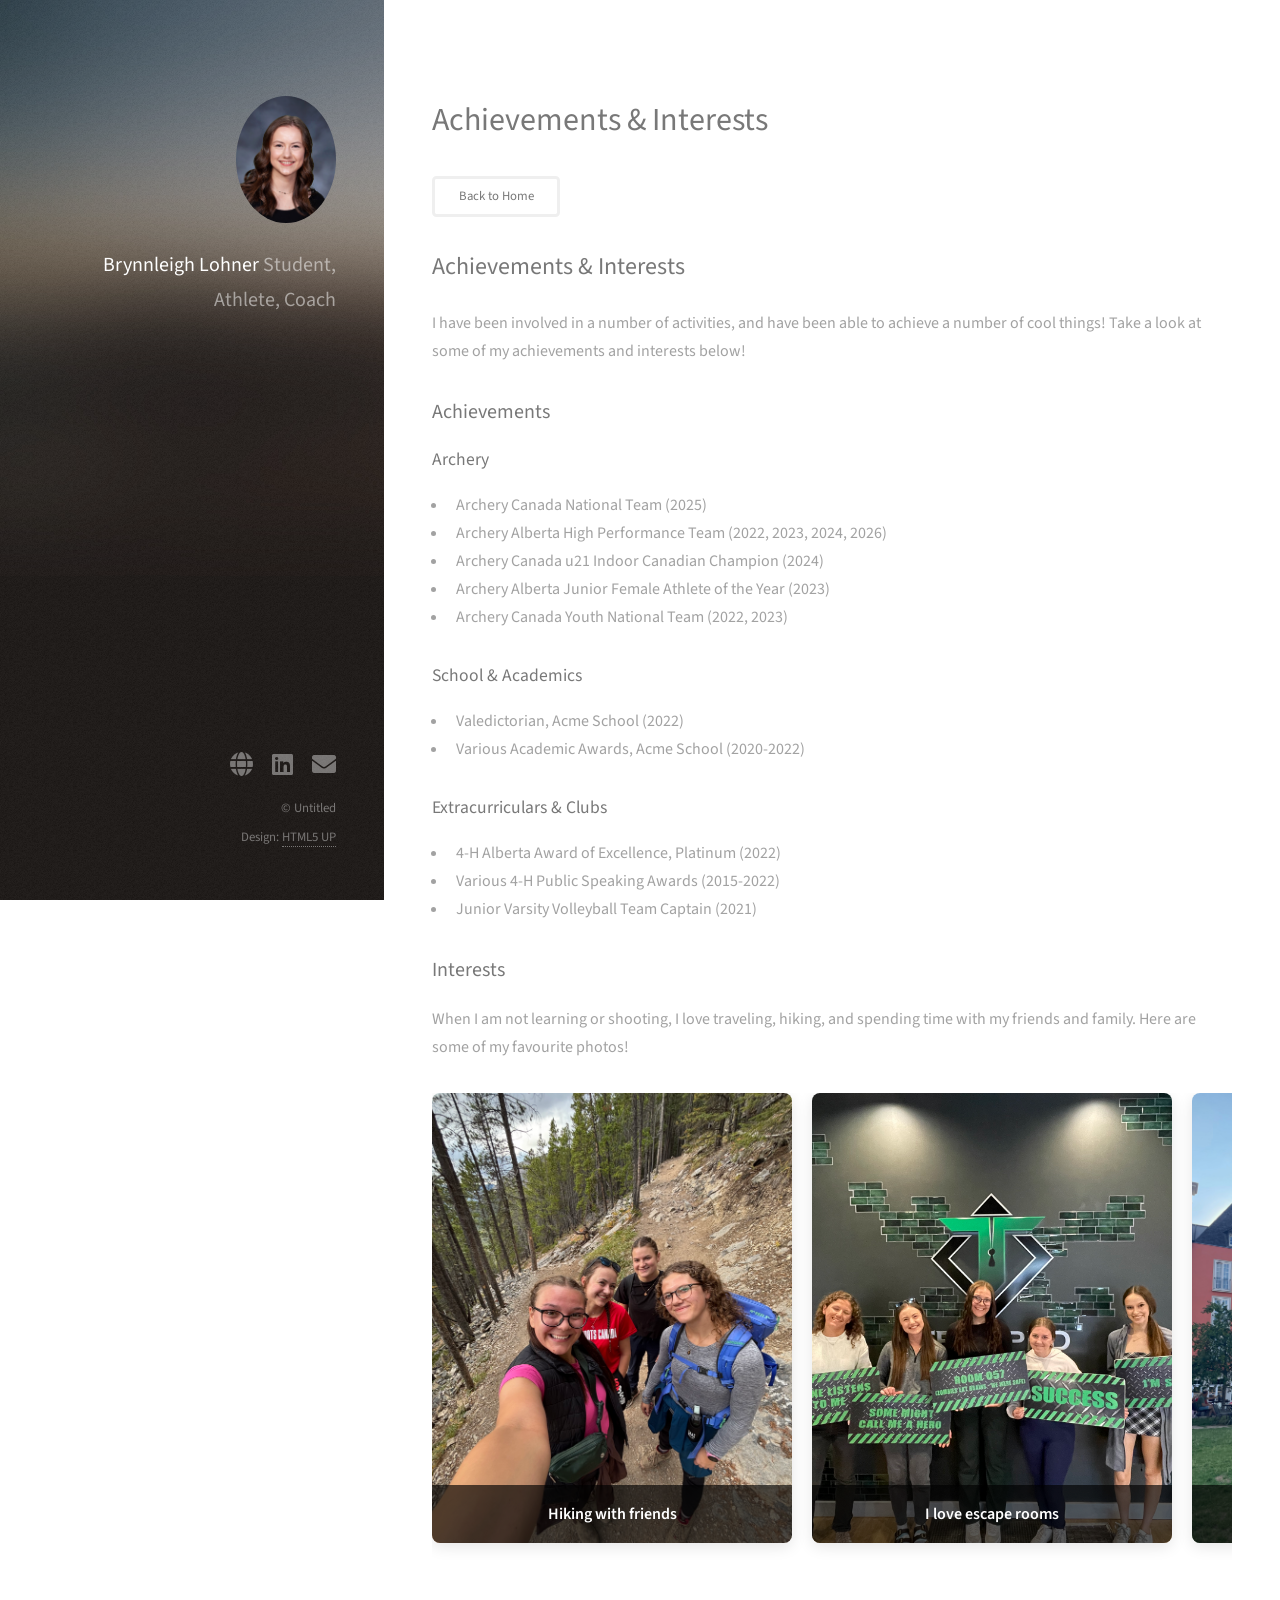
==== commit be9cd4a5: "Changing interests captions" ====
--- a/achievements.html
+++ b/achievements.html
@@ -142,7 +142,7 @@
 						<div class="photo-carousel">
 							<div class="carousel-card">
 								<img src="Documents/Interests/IMG_2590.jpeg" loading="lazy" alt="Interest" />
-								<p class="carousel-caption">Hiking with friends!</p>
+								<p class="carousel-caption">Hiking with friends</p>
 							</div>
 							<div class="carousel-card">
 								<img src="Documents/Interests/IMG_3814.jpeg" loading="lazy" alt="Interest" />
@@ -174,12 +174,12 @@
 							</div>
 							<div class="carousel-card">
 								<img src="Documents/Interests/IMG_9645.jpeg" loading="lazy" alt="Interest" />
-								<p class="carousel-caption">More hiking!</p>
+								<p class="carousel-caption">More hiking</p>
 							</div>
 							<div class="carousel-card">
 								<img src="Documents/Interests/a5e54683-9d66-4d0d-9e28-51f63dca918e.jpeg" loading="lazy"
 									alt="Interest" />
-								<p class="carousel-caption">More exploring!</p>
+								<p class="carousel-caption">More exploring</p>
 							</div>
 						</div>
 
--- a/assets/css/main.css
+++ b/assets/css/main.css
@@ -7,44 +7,131 @@
 	Free for personal and commercial use under the CCA 3.0 license (html5up.net/license)
 */
 
-html, body, div, span, applet, object,
-iframe, h1, h2, h3, h4, h5, h6, p, blockquote,
-pre, a, abbr, acronym, address, big, cite,
-code, del, dfn, em, img, ins, kbd, q, s, samp,
-small, strike, strong, sub, sup, tt, var, b,
-u, i, center, dl, dt, dd, ol, ul, li, fieldset,
-form, label, legend, table, caption, tbody,
-tfoot, thead, tr, th, td, article, aside,
-canvas, details, embed, figure, figcaption,
-footer, header, hgroup, menu, nav, output, ruby,
-section, summary, time, mark, audio, video {
+
+html,
+body,
+div,
+span,
+applet,
+object,
+iframe,
+h1,
+h2,
+h3,
+h4,
+h5,
+h6,
+p,
+blockquote,
+pre,
+a,
+abbr,
+acronym,
+address,
+big,
+cite,
+code,
+del,
+dfn,
+em,
+img,
+ins,
+kbd,
+q,
+s,
+samp,
+small,
+strike,
+strong,
+sub,
+sup,
+tt,
+var,
+b,
+u,
+i,
+center,
+dl,
+dt,
+dd,
+ol,
+ul,
+li,
+fieldset,
+form,
+label,
+legend,
+table,
+caption,
+tbody,
+tfoot,
+thead,
+tr,
+th,
+td,
+article,
+aside,
+canvas,
+details,
+embed,
+figure,
+figcaption,
+footer,
+header,
+hgroup,
+menu,
+nav,
+output,
+ruby,
+section,
+summary,
+time,
+mark,
+audio,
+video {
 	margin: 0;
 	padding: 0;
 	border: 0;
 	font-size: 100%;
 	font: inherit;
-	vertical-align: baseline;}
-
-article, aside, details, figcaption, figure,
-footer, header, hgroup, menu, nav, section {
-	display: block;}
+	vertical-align: baseline;
+}
+
+article,
+aside,
+details,
+figcaption,
+figure,
+footer,
+header,
+hgroup,
+menu,
+nav,
+section {
+	display: block;
+}
 
 body {
 	line-height: 1;
 }
 
-ol, ul {
+ol,
+ul {
 	list-style: none;
 }
 
-blockquote, q {
+blockquote,
+q {
 	quotes: none;
 }
 
-	blockquote:before, blockquote:after, q:before, q:after {
-		content: '';
-		content: none;
-	}
+blockquote:before,
+blockquote:after,
+q:before,
+q:after {
+	content: '';
+	content: none;
+}
 
 table {
 	border-collapse: collapse;
@@ -65,7 +152,9 @@
 	padding: 0;
 }
 
-input, select, textarea {
+input,
+select,
+textarea {
 	-moz-appearance: none;
 	-webkit-appearance: none;
 	-ms-appearance: none;
@@ -74,223 +163,485 @@
 
 /* Basic */
 
-	html {
-		box-sizing: border-box;
-	}
-
-	*, *:before, *:after {
-		box-sizing: inherit;
-	}
-
-	body {
-		background: #fff;
-	}
-
-		body.is-preload *, body.is-preload *:before, body.is-preload *:after {
-			-moz-animation: none !important;
-			-webkit-animation: none !important;
-			-ms-animation: none !important;
-			animation: none !important;
-			-moz-transition: none !important;
-			-webkit-transition: none !important;
-			-ms-transition: none !important;
-			transition: none !important;
-		}
-
-	body, input, select, textarea {
-		color: #a2a2a2;
-		font-family: "Source Sans Pro", Helvetica, sans-serif;
-		font-size: 16pt;
-		font-weight: 400;
-		line-height: 1.75em;
-	}
-
-	a {
-		-moz-transition: color 0.2s ease-in-out, border-color 0.2s ease-in-out;
-		-webkit-transition: color 0.2s ease-in-out, border-color 0.2s ease-in-out;
-		-ms-transition: color 0.2s ease-in-out, border-color 0.2s ease-in-out;
-		transition: color 0.2s ease-in-out, border-color 0.2s ease-in-out;
-		border-bottom: dotted 1px;
-		color: #49bf9d;
-		text-decoration: none;
-	}
-
-		a:hover {
-			border-bottom-color: transparent;
-			color: #49bf9d !important;
-			text-decoration: none;
-		}
-
-	strong, b {
-		color: #787878;
-		font-weight: 400;
-	}
-
-	em, i {
-		font-style: italic;
-	}
-
-	p {
-		margin: 0 0 2em 0;
-	}
-
-	h1, h2, h3, h4, h5, h6 {
-		color: #787878;
-		font-weight: 400;
-		line-height: 1em;
-		margin: 0 0 1em 0;
-	}
-
-		h1 a, h2 a, h3 a, h4 a, h5 a, h6 a {
-			color: inherit;
-			text-decoration: none;
-		}
-
-	h1 {
-		font-size: 2em;
-		line-height: 1.5em;
-	}
-
-	h2 {
-		font-size: 1.5em;
-		line-height: 1.5em;
-	}
-
-	h3 {
-		font-size: 1.25em;
-		line-height: 1.5em;
-	}
-
-	h4 {
-		font-size: 1.1em;
-		line-height: 1.5em;
-	}
-
-	h5 {
-		font-size: 0.9em;
-		line-height: 1.5em;
-	}
-
-	h6 {
-		font-size: 0.7em;
-		line-height: 1.5em;
-	}
-
-	sub {
-		font-size: 0.8em;
-		position: relative;
-		top: 0.5em;
-	}
-
-	sup {
-		font-size: 0.8em;
-		position: relative;
-		top: -0.5em;
-	}
-
-	hr {
-		border: 0;
-		border-bottom: solid 2px #efefef;
-		margin: 2em 0;
-	}
-
-		hr.major {
-			margin: 3em 0;
-		}
-
-	blockquote {
-		border-left: solid 6px #efefef;
-		font-style: italic;
-		margin: 0 0 2em 0;
-		padding: 0.5em 0 0.5em 1.5em;
-	}
-
-	code {
-		background: #f7f7f7;
-		border-radius: 0.35em;
-		border: solid 2px #efefef;
-		font-family: "Courier New", monospace;
-		font-size: 0.9em;
-		margin: 0 0.25em;
-		padding: 0.25em 0.65em;
-	}
-
-	pre {
-		-webkit-overflow-scrolling: touch;
-		font-family: "Courier New", monospace;
-		font-size: 0.9em;
-		margin: 0 0 2em 0;
-	}
-
-		pre code {
-			display: block;
-			line-height: 1.75em;
-			padding: 1em 1.5em;
-			overflow-x: auto;
-		}
-
-	.align-left {
-		text-align: left;
-	}
-
-	.align-center {
-		text-align: center;
-	}
-
-	.align-right {
-		text-align: right;
-	}
+html {
+	box-sizing: border-box;
+}
+
+*,
+*:before,
+*:after {
+	box-sizing: inherit;
+}
+
+body {
+	background: #fff;
+}
+
+body.is-preload *,
+body.is-preload *:before,
+body.is-preload *:after {
+	-moz-animation: none !important;
+	-webkit-animation: none !important;
+	-ms-animation: none !important;
+	animation: none !important;
+	-moz-transition: none !important;
+	-webkit-transition: none !important;
+	-ms-transition: none !important;
+	transition: none !important;
+}
+
+body,
+input,
+select,
+textarea {
+	color: #a2a2a2;
+	font-family: "Source Sans Pro", Helvetica, sans-serif;
+	font-size: 16pt;
+	font-weight: 400;
+	line-height: 1.75em;
+}
+
+a {
+	-moz-transition: color 0.2s ease-in-out, border-color 0.2s ease-in-out;
+	-webkit-transition: color 0.2s ease-in-out, border-color 0.2s ease-in-out;
+	-ms-transition: color 0.2s ease-in-out, border-color 0.2s ease-in-out;
+	transition: color 0.2s ease-in-out, border-color 0.2s ease-in-out;
+	border-bottom: dotted 1px;
+	color: #49bf9d;
+	text-decoration: none;
+}
+
+a:hover {
+	border-bottom-color: transparent;
+	color: #49bf9d !important;
+	text-decoration: none;
+}
+
+strong,
+b {
+	color: #787878;
+	font-weight: 400;
+}
+
+em,
+i {
+	font-style: italic;
+}
+
+p {
+	margin: 0 0 2em 0;
+}
+
+h1,
+h2,
+h3,
+h4,
+h5,
+h6 {
+	color: #787878;
+	font-weight: 400;
+	line-height: 1em;
+	margin: 0 0 1em 0;
+}
+
+h1 a,
+h2 a,
+h3 a,
+h4 a,
+h5 a,
+h6 a {
+	color: inherit;
+	text-decoration: none;
+}
+
+h1 {
+	font-size: 2em;
+	line-height: 1.5em;
+}
+
+h2 {
+	font-size: 1.5em;
+	line-height: 1.5em;
+}
+
+h3 {
+	font-size: 1.25em;
+	line-height: 1.5em;
+}
+
+h4 {
+	font-size: 1.1em;
+	line-height: 1.5em;
+}
+
+h5 {
+	font-size: 0.9em;
+	line-height: 1.5em;
+}
+
+h6 {
+	font-size: 0.7em;
+	line-height: 1.5em;
+}
+
+sub {
+	font-size: 0.8em;
+	position: relative;
+	top: 0.5em;
+}
+
+sup {
+	font-size: 0.8em;
+	position: relative;
+	top: -0.5em;
+}
+
+hr {
+	border: 0;
+	border-bottom: solid 2px #efefef;
+	margin: 2em 0;
+}
+
+hr.major {
+	margin: 3em 0;
+}
+
+blockquote {
+	border-left: solid 6px #efefef;
+	font-style: italic;
+	margin: 0 0 2em 0;
+	padding: 0.5em 0 0.5em 1.5em;
+}
+
+code {
+	background: #f7f7f7;
+	border-radius: 0.35em;
+	border: solid 2px #efefef;
+	font-family: "Courier New", monospace;
+	font-size: 0.9em;
+	margin: 0 0.25em;
+	padding: 0.25em 0.65em;
+}
+
+pre {
+	-webkit-overflow-scrolling: touch;
+	font-family: "Courier New", monospace;
+	font-size: 0.9em;
+	margin: 0 0 2em 0;
+}
+
+pre code {
+	display: block;
+	line-height: 1.75em;
+	padding: 1em 1.5em;
+	overflow-x: auto;
+}
+
+.align-left {
+	text-align: left;
+}
+
+.align-center {
+	text-align: center;
+}
+
+.align-right {
+	text-align: right;
+}
 
 /* Container */
 
+.container {
+	margin: 0 auto;
+	max-width: calc(100% - 4em);
+	width: 100%;
+}
+
+.container.xsmall {
+	width: 25%;
+}
+
+.container.small {
+	width: 50%;
+}
+
+.container.medium {
+	width: 75%;
+}
+
+.container.large {
+	width: 125%;
+}
+
+.container.xlarge {
+	width: 150%;
+}
+
+.container.max {
+	width: 100%;
+}
+
+@media screen and (max-width: 980px) {
+
 	.container {
-		margin: 0 auto;
-		max-width: calc(100% - 4em);
-		width: 100%;
-	}
-
-		.container.xsmall {
-			width: 25%;
-		}
-
-		.container.small {
-			width: 50%;
-		}
-
-		.container.medium {
-			width: 75%;
-		}
-
-		.container.large {
-			width: 125%;
-		}
-
-		.container.xlarge {
-			width: 150%;
-		}
-
-		.container.max {
-			width: 100%;
-		}
-
-		@media screen and (max-width: 980px) {
-
-			.container {
-				width: 100% !important;
-				max-width: 100% !important;
-			}
-
-		}
-
-		@media screen and (max-width: 480px) {
-
-			.container {
-				max-width: calc(100% - 3em);
-			}
-
-		}
+		width: 100% !important;
+		max-width: 100% !important;
+	}
+
+}
+
+@media screen and (max-width: 480px) {
+
+	.container {
+		max-width: calc(100% - 3em);
+	}
+
+}
 
 /* Row */
+
+.row {
+	display: flex;
+	flex-wrap: wrap;
+	box-sizing: border-box;
+	align-items: stretch;
+}
+
+.row>* {
+	box-sizing: border-box;
+}
+
+.row.gtr-uniform>*> :last-child {
+	margin-bottom: 0;
+}
+
+.row.aln-left {
+	justify-content: flex-start;
+}
+
+.row.aln-center {
+	justify-content: center;
+}
+
+.row.aln-right {
+	justify-content: flex-end;
+}
+
+.row.aln-top {
+	align-items: flex-start;
+}
+
+.row.aln-middle {
+	align-items: center;
+}
+
+.row.aln-bottom {
+	align-items: flex-end;
+}
+
+.row>.imp {
+	order: -1;
+}
+
+.row>.col-1 {
+	width: 8.33333%;
+}
+
+.row>.off-1 {
+	margin-left: 8.33333%;
+}
+
+.row>.col-2 {
+	width: 16.66667%;
+}
+
+.row>.off-2 {
+	margin-left: 16.66667%;
+}
+
+.row>.col-3 {
+	width: 25%;
+}
+
+.row>.off-3 {
+	margin-left: 25%;
+}
+
+.row>.col-4 {
+	width: 33.33333%;
+}
+
+.row>.off-4 {
+	margin-left: 33.33333%;
+}
+
+.row>.col-5 {
+	width: 41.66667%;
+}
+
+.row>.off-5 {
+	margin-left: 41.66667%;
+}
+
+.row>.col-6 {
+	width: 50%;
+}
+
+.row>.off-6 {
+	margin-left: 50%;
+}
+
+.row>.col-7 {
+	width: 58.33333%;
+}
+
+.row>.off-7 {
+	margin-left: 58.33333%;
+}
+
+.row>.col-8 {
+	width: 66.66667%;
+}
+
+.row>.off-8 {
+	margin-left: 66.66667%;
+}
+
+.row>.col-9 {
+	width: 75%;
+}
+
+.row>.off-9 {
+	margin-left: 75%;
+}
+
+.row>.col-10 {
+	width: 83.33333%;
+}
+
+.row>.off-10 {
+	margin-left: 83.33333%;
+}
+
+.row>.col-11 {
+	width: 91.66667%;
+}
+
+.row>.off-11 {
+	margin-left: 91.66667%;
+}
+
+.row>.col-12 {
+	width: 100%;
+}
+
+.row>.off-12 {
+	margin-left: 100%;
+}
+
+.row.gtr-0 {
+	margin-top: 0;
+	margin-left: 0em;
+}
+
+.row.gtr-0>* {
+	padding: 0 0 0 0em;
+}
+
+.row.gtr-0.gtr-uniform {
+	margin-top: 0em;
+}
+
+.row.gtr-0.gtr-uniform>* {
+	padding-top: 0em;
+}
+
+.row.gtr-25 {
+	margin-top: 0;
+	margin-left: -0.625em;
+}
+
+.row.gtr-25>* {
+	padding: 0 0 0 0.625em;
+}
+
+.row.gtr-25.gtr-uniform {
+	margin-top: -0.625em;
+}
+
+.row.gtr-25.gtr-uniform>* {
+	padding-top: 0.625em;
+}
+
+.row.gtr-50 {
+	margin-top: 0;
+	margin-left: -1.25em;
+}
+
+.row.gtr-50>* {
+	padding: 0 0 0 1.25em;
+}
+
+.row.gtr-50.gtr-uniform {
+	margin-top: -1.25em;
+}
+
+.row.gtr-50.gtr-uniform>* {
+	padding-top: 1.25em;
+}
+
+.row {
+	margin-top: 0;
+	margin-left: -2.5em;
+}
+
+.row>* {
+	padding: 0 0 0 2.5em;
+}
+
+.row.gtr-uniform {
+	margin-top: -2.5em;
+}
+
+.row.gtr-uniform>* {
+	padding-top: 2.5em;
+}
+
+.row.gtr-150 {
+	margin-top: 0;
+	margin-left: -3.75em;
+}
+
+.row.gtr-150>* {
+	padding: 0 0 0 3.75em;
+}
+
+.row.gtr-150.gtr-uniform {
+	margin-top: -3.75em;
+}
+
+.row.gtr-150.gtr-uniform>* {
+	padding-top: 3.75em;
+}
+
+.row.gtr-200 {
+	margin-top: 0;
+	margin-left: -5em;
+}
+
+.row.gtr-200>* {
+	padding: 0 0 0 5em;
+}
+
+.row.gtr-200.gtr-uniform {
+	margin-top: -5em;
+}
+
+.row.gtr-200.gtr-uniform>* {
+	padding-top: 5em;
+}
+
+@media screen and (max-width: 1800px) {
 
 	.row {
 		display: flex;
@@ -299,2923 +650,2702 @@
 		align-items: stretch;
 	}
 
-		.row > * {
-			box-sizing: border-box;
-		}
-
-		.row.gtr-uniform > * > :last-child {
-			margin-bottom: 0;
-		}
-
-		.row.aln-left {
-			justify-content: flex-start;
-		}
-
-		.row.aln-center {
-			justify-content: center;
-		}
-
-		.row.aln-right {
-			justify-content: flex-end;
-		}
-
-		.row.aln-top {
-			align-items: flex-start;
-		}
-
-		.row.aln-middle {
-			align-items: center;
-		}
-
-		.row.aln-bottom {
-			align-items: flex-end;
-		}
-
-		.row > .imp {
-			order: -1;
-		}
-
-		.row > .col-1 {
-			width: 8.33333%;
-		}
-
-		.row > .off-1 {
-			margin-left: 8.33333%;
-		}
-
-		.row > .col-2 {
-			width: 16.66667%;
-		}
-
-		.row > .off-2 {
-			margin-left: 16.66667%;
-		}
-
-		.row > .col-3 {
-			width: 25%;
-		}
-
-		.row > .off-3 {
-			margin-left: 25%;
-		}
-
-		.row > .col-4 {
-			width: 33.33333%;
-		}
-
-		.row > .off-4 {
-			margin-left: 33.33333%;
-		}
-
-		.row > .col-5 {
-			width: 41.66667%;
-		}
-
-		.row > .off-5 {
-			margin-left: 41.66667%;
-		}
-
-		.row > .col-6 {
-			width: 50%;
-		}
-
-		.row > .off-6 {
-			margin-left: 50%;
-		}
-
-		.row > .col-7 {
-			width: 58.33333%;
-		}
-
-		.row > .off-7 {
-			margin-left: 58.33333%;
-		}
-
-		.row > .col-8 {
-			width: 66.66667%;
-		}
-
-		.row > .off-8 {
-			margin-left: 66.66667%;
-		}
-
-		.row > .col-9 {
-			width: 75%;
-		}
-
-		.row > .off-9 {
-			margin-left: 75%;
-		}
-
-		.row > .col-10 {
-			width: 83.33333%;
-		}
-
-		.row > .off-10 {
-			margin-left: 83.33333%;
-		}
-
-		.row > .col-11 {
-			width: 91.66667%;
-		}
-
-		.row > .off-11 {
-			margin-left: 91.66667%;
-		}
-
-		.row > .col-12 {
-			width: 100%;
-		}
-
-		.row > .off-12 {
-			margin-left: 100%;
-		}
-
-		.row.gtr-0 {
-			margin-top: 0;
-			margin-left: 0em;
-		}
-
-			.row.gtr-0 > * {
-				padding: 0 0 0 0em;
-			}
-
-			.row.gtr-0.gtr-uniform {
-				margin-top: 0em;
-			}
-
-				.row.gtr-0.gtr-uniform > * {
-					padding-top: 0em;
-				}
-
-		.row.gtr-25 {
-			margin-top: 0;
-			margin-left: -0.625em;
-		}
-
-			.row.gtr-25 > * {
-				padding: 0 0 0 0.625em;
-			}
-
-			.row.gtr-25.gtr-uniform {
-				margin-top: -0.625em;
-			}
-
-				.row.gtr-25.gtr-uniform > * {
-					padding-top: 0.625em;
-				}
-
-		.row.gtr-50 {
-			margin-top: 0;
-			margin-left: -1.25em;
-		}
-
-			.row.gtr-50 > * {
-				padding: 0 0 0 1.25em;
-			}
-
-			.row.gtr-50.gtr-uniform {
-				margin-top: -1.25em;
-			}
-
-				.row.gtr-50.gtr-uniform > * {
-					padding-top: 1.25em;
-				}
-
-		.row {
-			margin-top: 0;
-			margin-left: -2.5em;
-		}
-
-			.row > * {
-				padding: 0 0 0 2.5em;
-			}
-
-			.row.gtr-uniform {
-				margin-top: -2.5em;
-			}
-
-				.row.gtr-uniform > * {
-					padding-top: 2.5em;
-				}
-
-		.row.gtr-150 {
-			margin-top: 0;
-			margin-left: -3.75em;
-		}
-
-			.row.gtr-150 > * {
-				padding: 0 0 0 3.75em;
-			}
-
-			.row.gtr-150.gtr-uniform {
-				margin-top: -3.75em;
-			}
-
-				.row.gtr-150.gtr-uniform > * {
-					padding-top: 3.75em;
-				}
-
-		.row.gtr-200 {
-			margin-top: 0;
-			margin-left: -5em;
-		}
-
-			.row.gtr-200 > * {
-				padding: 0 0 0 5em;
-			}
-
-			.row.gtr-200.gtr-uniform {
-				margin-top: -5em;
-			}
-
-				.row.gtr-200.gtr-uniform > * {
-					padding-top: 5em;
-				}
-
-		@media screen and (max-width: 1800px) {
-
-			.row {
-				display: flex;
-				flex-wrap: wrap;
-				box-sizing: border-box;
-				align-items: stretch;
-			}
-
-				.row > * {
-					box-sizing: border-box;
-				}
-
-				.row.gtr-uniform > * > :last-child {
-					margin-bottom: 0;
-				}
-
-				.row.aln-left {
-					justify-content: flex-start;
-				}
-
-				.row.aln-center {
-					justify-content: center;
-				}
-
-				.row.aln-right {
-					justify-content: flex-end;
-				}
-
-				.row.aln-top {
-					align-items: flex-start;
-				}
-
-				.row.aln-middle {
-					align-items: center;
-				}
-
-				.row.aln-bottom {
-					align-items: flex-end;
-				}
-
-				.row > .imp-xlarge {
-					order: -1;
-				}
-
-				.row > .col-1-xlarge {
-					width: 8.33333%;
-				}
-
-				.row > .off-1-xlarge {
-					margin-left: 8.33333%;
-				}
-
-				.row > .col-2-xlarge {
-					width: 16.66667%;
-				}
-
-				.row > .off-2-xlarge {
-					margin-left: 16.66667%;
-				}
-
-				.row > .col-3-xlarge {
-					width: 25%;
-				}
-
-				.row > .off-3-xlarge {
-					margin-left: 25%;
-				}
-
-				.row > .col-4-xlarge {
-					width: 33.33333%;
-				}
-
-				.row > .off-4-xlarge {
-					margin-left: 33.33333%;
-				}
-
-				.row > .col-5-xlarge {
-					width: 41.66667%;
-				}
-
-				.row > .off-5-xlarge {
-					margin-left: 41.66667%;
-				}
-
-				.row > .col-6-xlarge {
-					width: 50%;
-				}
-
-				.row > .off-6-xlarge {
-					margin-left: 50%;
-				}
-
-				.row > .col-7-xlarge {
-					width: 58.33333%;
-				}
-
-				.row > .off-7-xlarge {
-					margin-left: 58.33333%;
-				}
-
-				.row > .col-8-xlarge {
-					width: 66.66667%;
-				}
-
-				.row > .off-8-xlarge {
-					margin-left: 66.66667%;
-				}
-
-				.row > .col-9-xlarge {
-					width: 75%;
-				}
-
-				.row > .off-9-xlarge {
-					margin-left: 75%;
-				}
-
-				.row > .col-10-xlarge {
-					width: 83.33333%;
-				}
-
-				.row > .off-10-xlarge {
-					margin-left: 83.33333%;
-				}
-
-				.row > .col-11-xlarge {
-					width: 91.66667%;
-				}
-
-				.row > .off-11-xlarge {
-					margin-left: 91.66667%;
-				}
-
-				.row > .col-12-xlarge {
-					width: 100%;
-				}
-
-				.row > .off-12-xlarge {
-					margin-left: 100%;
-				}
-
-				.row.gtr-0 {
-					margin-top: 0;
-					margin-left: 0em;
-				}
-
-					.row.gtr-0 > * {
-						padding: 0 0 0 0em;
-					}
-
-					.row.gtr-0.gtr-uniform {
-						margin-top: 0em;
-					}
-
-						.row.gtr-0.gtr-uniform > * {
-							padding-top: 0em;
-						}
-
-				.row.gtr-25 {
-					margin-top: 0;
-					margin-left: -0.625em;
-				}
-
-					.row.gtr-25 > * {
-						padding: 0 0 0 0.625em;
-					}
-
-					.row.gtr-25.gtr-uniform {
-						margin-top: -0.625em;
-					}
-
-						.row.gtr-25.gtr-uniform > * {
-							padding-top: 0.625em;
-						}
-
-				.row.gtr-50 {
-					margin-top: 0;
-					margin-left: -1.25em;
-				}
-
-					.row.gtr-50 > * {
-						padding: 0 0 0 1.25em;
-					}
-
-					.row.gtr-50.gtr-uniform {
-						margin-top: -1.25em;
-					}
-
-						.row.gtr-50.gtr-uniform > * {
-							padding-top: 1.25em;
-						}
-
-				.row {
-					margin-top: 0;
-					margin-left: -2.5em;
-				}
-
-					.row > * {
-						padding: 0 0 0 2.5em;
-					}
-
-					.row.gtr-uniform {
-						margin-top: -2.5em;
-					}
-
-						.row.gtr-uniform > * {
-							padding-top: 2.5em;
-						}
-
-				.row.gtr-150 {
-					margin-top: 0;
-					margin-left: -3.75em;
-				}
-
-					.row.gtr-150 > * {
-						padding: 0 0 0 3.75em;
-					}
-
-					.row.gtr-150.gtr-uniform {
-						margin-top: -3.75em;
-					}
-
-						.row.gtr-150.gtr-uniform > * {
-							padding-top: 3.75em;
-						}
-
-				.row.gtr-200 {
-					margin-top: 0;
-					margin-left: -5em;
-				}
-
-					.row.gtr-200 > * {
-						padding: 0 0 0 5em;
-					}
-
-					.row.gtr-200.gtr-uniform {
-						margin-top: -5em;
-					}
-
-						.row.gtr-200.gtr-uniform > * {
-							padding-top: 5em;
-						}
-
-		}
-
-		@media screen and (max-width: 1280px) {
-
-			.row {
-				display: flex;
-				flex-wrap: wrap;
-				box-sizing: border-box;
-				align-items: stretch;
-			}
-
-				.row > * {
-					box-sizing: border-box;
-				}
-
-				.row.gtr-uniform > * > :last-child {
-					margin-bottom: 0;
-				}
-
-				.row.aln-left {
-					justify-content: flex-start;
-				}
-
-				.row.aln-center {
-					justify-content: center;
-				}
-
-				.row.aln-right {
-					justify-content: flex-end;
-				}
-
-				.row.aln-top {
-					align-items: flex-start;
-				}
-
-				.row.aln-middle {
-					align-items: center;
-				}
-
-				.row.aln-bottom {
-					align-items: flex-end;
-				}
-
-				.row > .imp-large {
-					order: -1;
-				}
-
-				.row > .col-1-large {
-					width: 8.33333%;
-				}
-
-				.row > .off-1-large {
-					margin-left: 8.33333%;
-				}
-
-				.row > .col-2-large {
-					width: 16.66667%;
-				}
-
-				.row > .off-2-large {
-					margin-left: 16.66667%;
-				}
-
-				.row > .col-3-large {
-					width: 25%;
-				}
-
-				.row > .off-3-large {
-					margin-left: 25%;
-				}
-
-				.row > .col-4-large {
-					width: 33.33333%;
-				}
-
-				.row > .off-4-large {
-					margin-left: 33.33333%;
-				}
-
-				.row > .col-5-large {
-					width: 41.66667%;
-				}
-
-				.row > .off-5-large {
-					margin-left: 41.66667%;
-				}
-
-				.row > .col-6-large {
-					width: 50%;
-				}
-
-				.row > .off-6-large {
-					margin-left: 50%;
-				}
-
-				.row > .col-7-large {
-					width: 58.33333%;
-				}
-
-				.row > .off-7-large {
-					margin-left: 58.33333%;
-				}
-
-				.row > .col-8-large {
-					width: 66.66667%;
-				}
-
-				.row > .off-8-large {
-					margin-left: 66.66667%;
-				}
-
-				.row > .col-9-large {
-					width: 75%;
-				}
-
-				.row > .off-9-large {
-					margin-left: 75%;
-				}
-
-				.row > .col-10-large {
-					width: 83.33333%;
-				}
-
-				.row > .off-10-large {
-					margin-left: 83.33333%;
-				}
-
-				.row > .col-11-large {
-					width: 91.66667%;
-				}
-
-				.row > .off-11-large {
-					margin-left: 91.66667%;
-				}
-
-				.row > .col-12-large {
-					width: 100%;
-				}
-
-				.row > .off-12-large {
-					margin-left: 100%;
-				}
-
-				.row.gtr-0 {
-					margin-top: 0;
-					margin-left: 0em;
-				}
-
-					.row.gtr-0 > * {
-						padding: 0 0 0 0em;
-					}
-
-					.row.gtr-0.gtr-uniform {
-						margin-top: 0em;
-					}
-
-						.row.gtr-0.gtr-uniform > * {
-							padding-top: 0em;
-						}
-
-				.row.gtr-25 {
-					margin-top: 0;
-					margin-left: -0.5em;
-				}
-
-					.row.gtr-25 > * {
-						padding: 0 0 0 0.5em;
-					}
-
-					.row.gtr-25.gtr-uniform {
-						margin-top: -0.5em;
-					}
-
-						.row.gtr-25.gtr-uniform > * {
-							padding-top: 0.5em;
-						}
-
-				.row.gtr-50 {
-					margin-top: 0;
-					margin-left: -1em;
-				}
-
-					.row.gtr-50 > * {
-						padding: 0 0 0 1em;
-					}
-
-					.row.gtr-50.gtr-uniform {
-						margin-top: -1em;
-					}
-
-						.row.gtr-50.gtr-uniform > * {
-							padding-top: 1em;
-						}
-
-				.row {
-					margin-top: 0;
-					margin-left: -2em;
-				}
-
-					.row > * {
-						padding: 0 0 0 2em;
-					}
-
-					.row.gtr-uniform {
-						margin-top: -2em;
-					}
-
-						.row.gtr-uniform > * {
-							padding-top: 2em;
-						}
-
-				.row.gtr-150 {
-					margin-top: 0;
-					margin-left: -3em;
-				}
-
-					.row.gtr-150 > * {
-						padding: 0 0 0 3em;
-					}
-
-					.row.gtr-150.gtr-uniform {
-						margin-top: -3em;
-					}
-
-						.row.gtr-150.gtr-uniform > * {
-							padding-top: 3em;
-						}
-
-				.row.gtr-200 {
-					margin-top: 0;
-					margin-left: -4em;
-				}
-
-					.row.gtr-200 > * {
-						padding: 0 0 0 4em;
-					}
-
-					.row.gtr-200.gtr-uniform {
-						margin-top: -4em;
-					}
-
-						.row.gtr-200.gtr-uniform > * {
-							padding-top: 4em;
-						}
-
-		}
-
-		@media screen and (max-width: 980px) {
-
-			.row {
-				display: flex;
-				flex-wrap: wrap;
-				box-sizing: border-box;
-				align-items: stretch;
-			}
-
-				.row > * {
-					box-sizing: border-box;
-				}
-
-				.row.gtr-uniform > * > :last-child {
-					margin-bottom: 0;
-				}
-
-				.row.aln-left {
-					justify-content: flex-start;
-				}
-
-				.row.aln-center {
-					justify-content: center;
-				}
-
-				.row.aln-right {
-					justify-content: flex-end;
-				}
-
-				.row.aln-top {
-					align-items: flex-start;
-				}
-
-				.row.aln-middle {
-					align-items: center;
-				}
-
-				.row.aln-bottom {
-					align-items: flex-end;
-				}
-
-				.row > .imp-medium {
-					order: -1;
-				}
-
-				.row > .col-1-medium {
-					width: 8.33333%;
-				}
-
-				.row > .off-1-medium {
-					margin-left: 8.33333%;
-				}
-
-				.row > .col-2-medium {
-					width: 16.66667%;
-				}
-
-				.row > .off-2-medium {
-					margin-left: 16.66667%;
-				}
-
-				.row > .col-3-medium {
-					width: 25%;
-				}
-
-				.row > .off-3-medium {
-					margin-left: 25%;
-				}
-
-				.row > .col-4-medium {
-					width: 33.33333%;
-				}
-
-				.row > .off-4-medium {
-					margin-left: 33.33333%;
-				}
-
-				.row > .col-5-medium {
-					width: 41.66667%;
-				}
-
-				.row > .off-5-medium {
-					margin-left: 41.66667%;
-				}
-
-				.row > .col-6-medium {
-					width: 50%;
-				}
-
-				.row > .off-6-medium {
-					margin-left: 50%;
-				}
-
-				.row > .col-7-medium {
-					width: 58.33333%;
-				}
-
-				.row > .off-7-medium {
-					margin-left: 58.33333%;
-				}
-
-				.row > .col-8-medium {
-					width: 66.66667%;
-				}
-
-				.row > .off-8-medium {
-					margin-left: 66.66667%;
-				}
-
-				.row > .col-9-medium {
-					width: 75%;
-				}
-
-				.row > .off-9-medium {
-					margin-left: 75%;
-				}
-
-				.row > .col-10-medium {
-					width: 83.33333%;
-				}
-
-				.row > .off-10-medium {
-					margin-left: 83.33333%;
-				}
-
-				.row > .col-11-medium {
-					width: 91.66667%;
-				}
-
-				.row > .off-11-medium {
-					margin-left: 91.66667%;
-				}
-
-				.row > .col-12-medium {
-					width: 100%;
-				}
-
-				.row > .off-12-medium {
-					margin-left: 100%;
-				}
-
-				.row.gtr-0 {
-					margin-top: 0;
-					margin-left: 0em;
-				}
-
-					.row.gtr-0 > * {
-						padding: 0 0 0 0em;
-					}
-
-					.row.gtr-0.gtr-uniform {
-						margin-top: 0em;
-					}
-
-						.row.gtr-0.gtr-uniform > * {
-							padding-top: 0em;
-						}
-
-				.row.gtr-25 {
-					margin-top: 0;
-					margin-left: -0.5em;
-				}
-
-					.row.gtr-25 > * {
-						padding: 0 0 0 0.5em;
-					}
-
-					.row.gtr-25.gtr-uniform {
-						margin-top: -0.5em;
-					}
-
-						.row.gtr-25.gtr-uniform > * {
-							padding-top: 0.5em;
-						}
-
-				.row.gtr-50 {
-					margin-top: 0;
-					margin-left: -1em;
-				}
-
-					.row.gtr-50 > * {
-						padding: 0 0 0 1em;
-					}
-
-					.row.gtr-50.gtr-uniform {
-						margin-top: -1em;
-					}
-
-						.row.gtr-50.gtr-uniform > * {
-							padding-top: 1em;
-						}
-
-				.row {
-					margin-top: 0;
-					margin-left: -2em;
-				}
-
-					.row > * {
-						padding: 0 0 0 2em;
-					}
-
-					.row.gtr-uniform {
-						margin-top: -2em;
-					}
-
-						.row.gtr-uniform > * {
-							padding-top: 2em;
-						}
-
-				.row.gtr-150 {
-					margin-top: 0;
-					margin-left: -3em;
-				}
-
-					.row.gtr-150 > * {
-						padding: 0 0 0 3em;
-					}
-
-					.row.gtr-150.gtr-uniform {
-						margin-top: -3em;
-					}
-
-						.row.gtr-150.gtr-uniform > * {
-							padding-top: 3em;
-						}
-
-				.row.gtr-200 {
-					margin-top: 0;
-					margin-left: -4em;
-				}
-
-					.row.gtr-200 > * {
-						padding: 0 0 0 4em;
-					}
-
-					.row.gtr-200.gtr-uniform {
-						margin-top: -4em;
-					}
-
-						.row.gtr-200.gtr-uniform > * {
-							padding-top: 4em;
-						}
-
-		}
-
-		@media screen and (max-width: 736px) {
-
-			.row {
-				display: flex;
-				flex-wrap: wrap;
-				box-sizing: border-box;
-				align-items: stretch;
-			}
-
-				.row > * {
-					box-sizing: border-box;
-				}
-
-				.row.gtr-uniform > * > :last-child {
-					margin-bottom: 0;
-				}
-
-				.row.aln-left {
-					justify-content: flex-start;
-				}
-
-				.row.aln-center {
-					justify-content: center;
-				}
-
-				.row.aln-right {
-					justify-content: flex-end;
-				}
-
-				.row.aln-top {
-					align-items: flex-start;
-				}
-
-				.row.aln-middle {
-					align-items: center;
-				}
-
-				.row.aln-bottom {
-					align-items: flex-end;
-				}
-
-				.row > .imp-small {
-					order: -1;
-				}
-
-				.row > .col-1-small {
-					width: 8.33333%;
-				}
-
-				.row > .off-1-small {
-					margin-left: 8.33333%;
-				}
-
-				.row > .col-2-small {
-					width: 16.66667%;
-				}
-
-				.row > .off-2-small {
-					margin-left: 16.66667%;
-				}
-
-				.row > .col-3-small {
-					width: 25%;
-				}
-
-				.row > .off-3-small {
-					margin-left: 25%;
-				}
-
-				.row > .col-4-small {
-					width: 33.33333%;
-				}
-
-				.row > .off-4-small {
-					margin-left: 33.33333%;
-				}
-
-				.row > .col-5-small {
-					width: 41.66667%;
-				}
-
-				.row > .off-5-small {
-					margin-left: 41.66667%;
-				}
-
-				.row > .col-6-small {
-					width: 50%;
-				}
-
-				.row > .off-6-small {
-					margin-left: 50%;
-				}
-
-				.row > .col-7-small {
-					width: 58.33333%;
-				}
-
-				.row > .off-7-small {
-					margin-left: 58.33333%;
-				}
-
-				.row > .col-8-small {
-					width: 66.66667%;
-				}
-
-				.row > .off-8-small {
-					margin-left: 66.66667%;
-				}
-
-				.row > .col-9-small {
-					width: 75%;
-				}
-
-				.row > .off-9-small {
-					margin-left: 75%;
-				}
-
-				.row > .col-10-small {
-					width: 83.33333%;
-				}
-
-				.row > .off-10-small {
-					margin-left: 83.33333%;
-				}
-
-				.row > .col-11-small {
-					width: 91.66667%;
-				}
-
-				.row > .off-11-small {
-					margin-left: 91.66667%;
-				}
-
-				.row > .col-12-small {
-					width: 100%;
-				}
-
-				.row > .off-12-small {
-					margin-left: 100%;
-				}
-
-				.row.gtr-0 {
-					margin-top: 0;
-					margin-left: 0em;
-				}
-
-					.row.gtr-0 > * {
-						padding: 0 0 0 0em;
-					}
-
-					.row.gtr-0.gtr-uniform {
-						margin-top: 0em;
-					}
-
-						.row.gtr-0.gtr-uniform > * {
-							padding-top: 0em;
-						}
-
-				.row.gtr-25 {
-					margin-top: 0;
-					margin-left: -0.375em;
-				}
-
-					.row.gtr-25 > * {
-						padding: 0 0 0 0.375em;
-					}
-
-					.row.gtr-25.gtr-uniform {
-						margin-top: -0.375em;
-					}
-
-						.row.gtr-25.gtr-uniform > * {
-							padding-top: 0.375em;
-						}
-
-				.row.gtr-50 {
-					margin-top: 0;
-					margin-left: -0.75em;
-				}
-
-					.row.gtr-50 > * {
-						padding: 0 0 0 0.75em;
-					}
-
-					.row.gtr-50.gtr-uniform {
-						margin-top: -0.75em;
-					}
-
-						.row.gtr-50.gtr-uniform > * {
-							padding-top: 0.75em;
-						}
-
-				.row {
-					margin-top: 0;
-					margin-left: -1.5em;
-				}
-
-					.row > * {
-						padding: 0 0 0 1.5em;
-					}
-
-					.row.gtr-uniform {
-						margin-top: -1.5em;
-					}
-
-						.row.gtr-uniform > * {
-							padding-top: 1.5em;
-						}
-
-				.row.gtr-150 {
-					margin-top: 0;
-					margin-left: -2.25em;
-				}
-
-					.row.gtr-150 > * {
-						padding: 0 0 0 2.25em;
-					}
-
-					.row.gtr-150.gtr-uniform {
-						margin-top: -2.25em;
-					}
-
-						.row.gtr-150.gtr-uniform > * {
-							padding-top: 2.25em;
-						}
-
-				.row.gtr-200 {
-					margin-top: 0;
-					margin-left: -3em;
-				}
-
-					.row.gtr-200 > * {
-						padding: 0 0 0 3em;
-					}
-
-					.row.gtr-200.gtr-uniform {
-						margin-top: -3em;
-					}
-
-						.row.gtr-200.gtr-uniform > * {
-							padding-top: 3em;
-						}
-
-		}
-
-		@media screen and (max-width: 480px) {
-
-			.row {
-				display: flex;
-				flex-wrap: wrap;
-				box-sizing: border-box;
-				align-items: stretch;
-			}
-
-				.row > * {
-					box-sizing: border-box;
-				}
-
-				.row.gtr-uniform > * > :last-child {
-					margin-bottom: 0;
-				}
-
-				.row.aln-left {
-					justify-content: flex-start;
-				}
-
-				.row.aln-center {
-					justify-content: center;
-				}
-
-				.row.aln-right {
-					justify-content: flex-end;
-				}
-
-				.row.aln-top {
-					align-items: flex-start;
-				}
-
-				.row.aln-middle {
-					align-items: center;
-				}
-
-				.row.aln-bottom {
-					align-items: flex-end;
-				}
-
-				.row > .imp-xsmall {
-					order: -1;
-				}
-
-				.row > .col-1-xsmall {
-					width: 8.33333%;
-				}
-
-				.row > .off-1-xsmall {
-					margin-left: 8.33333%;
-				}
-
-				.row > .col-2-xsmall {
-					width: 16.66667%;
-				}
-
-				.row > .off-2-xsmall {
-					margin-left: 16.66667%;
-				}
-
-				.row > .col-3-xsmall {
-					width: 25%;
-				}
-
-				.row > .off-3-xsmall {
-					margin-left: 25%;
-				}
-
-				.row > .col-4-xsmall {
-					width: 33.33333%;
-				}
-
-				.row > .off-4-xsmall {
-					margin-left: 33.33333%;
-				}
-
-				.row > .col-5-xsmall {
-					width: 41.66667%;
-				}
-
-				.row > .off-5-xsmall {
-					margin-left: 41.66667%;
-				}
-
-				.row > .col-6-xsmall {
-					width: 50%;
-				}
-
-				.row > .off-6-xsmall {
-					margin-left: 50%;
-				}
-
-				.row > .col-7-xsmall {
-					width: 58.33333%;
-				}
-
-				.row > .off-7-xsmall {
-					margin-left: 58.33333%;
-				}
-
-				.row > .col-8-xsmall {
-					width: 66.66667%;
-				}
-
-				.row > .off-8-xsmall {
-					margin-left: 66.66667%;
-				}
-
-				.row > .col-9-xsmall {
-					width: 75%;
-				}
-
-				.row > .off-9-xsmall {
-					margin-left: 75%;
-				}
-
-				.row > .col-10-xsmall {
-					width: 83.33333%;
-				}
-
-				.row > .off-10-xsmall {
-					margin-left: 83.33333%;
-				}
-
-				.row > .col-11-xsmall {
-					width: 91.66667%;
-				}
-
-				.row > .off-11-xsmall {
-					margin-left: 91.66667%;
-				}
-
-				.row > .col-12-xsmall {
-					width: 100%;
-				}
-
-				.row > .off-12-xsmall {
-					margin-left: 100%;
-				}
-
-				.row.gtr-0 {
-					margin-top: 0;
-					margin-left: 0em;
-				}
-
-					.row.gtr-0 > * {
-						padding: 0 0 0 0em;
-					}
-
-					.row.gtr-0.gtr-uniform {
-						margin-top: 0em;
-					}
-
-						.row.gtr-0.gtr-uniform > * {
-							padding-top: 0em;
-						}
-
-				.row.gtr-25 {
-					margin-top: 0;
-					margin-left: -0.375em;
-				}
-
-					.row.gtr-25 > * {
-						padding: 0 0 0 0.375em;
-					}
-
-					.row.gtr-25.gtr-uniform {
-						margin-top: -0.375em;
-					}
-
-						.row.gtr-25.gtr-uniform > * {
-							padding-top: 0.375em;
-						}
-
-				.row.gtr-50 {
-					margin-top: 0;
-					margin-left: -0.75em;
-				}
-
-					.row.gtr-50 > * {
-						padding: 0 0 0 0.75em;
-					}
-
-					.row.gtr-50.gtr-uniform {
-						margin-top: -0.75em;
-					}
-
-						.row.gtr-50.gtr-uniform > * {
-							padding-top: 0.75em;
-						}
-
-				.row {
-					margin-top: 0;
-					margin-left: -1.5em;
-				}
-
-					.row > * {
-						padding: 0 0 0 1.5em;
-					}
-
-					.row.gtr-uniform {
-						margin-top: -1.5em;
-					}
-
-						.row.gtr-uniform > * {
-							padding-top: 1.5em;
-						}
-
-				.row.gtr-150 {
-					margin-top: 0;
-					margin-left: -2.25em;
-				}
-
-					.row.gtr-150 > * {
-						padding: 0 0 0 2.25em;
-					}
-
-					.row.gtr-150.gtr-uniform {
-						margin-top: -2.25em;
-					}
-
-						.row.gtr-150.gtr-uniform > * {
-							padding-top: 2.25em;
-						}
-
-				.row.gtr-200 {
-					margin-top: 0;
-					margin-left: -3em;
-				}
-
-					.row.gtr-200 > * {
-						padding: 0 0 0 3em;
-					}
-
-					.row.gtr-200.gtr-uniform {
-						margin-top: -3em;
-					}
-
-						.row.gtr-200.gtr-uniform > * {
-							padding-top: 3em;
-						}
-
-		}
+	.row>* {
+		box-sizing: border-box;
+	}
+
+	.row.gtr-uniform>*> :last-child {
+		margin-bottom: 0;
+	}
+
+	.row.aln-left {
+		justify-content: flex-start;
+	}
+
+	.row.aln-center {
+		justify-content: center;
+	}
+
+	.row.aln-right {
+		justify-content: flex-end;
+	}
+
+	.row.aln-top {
+		align-items: flex-start;
+	}
+
+	.row.aln-middle {
+		align-items: center;
+	}
+
+	.row.aln-bottom {
+		align-items: flex-end;
+	}
+
+	.row>.imp-xlarge {
+		order: -1;
+	}
+
+	.row>.col-1-xlarge {
+		width: 8.33333%;
+	}
+
+	.row>.off-1-xlarge {
+		margin-left: 8.33333%;
+	}
+
+	.row>.col-2-xlarge {
+		width: 16.66667%;
+	}
+
+	.row>.off-2-xlarge {
+		margin-left: 16.66667%;
+	}
+
+	.row>.col-3-xlarge {
+		width: 25%;
+	}
+
+	.row>.off-3-xlarge {
+		margin-left: 25%;
+	}
+
+	.row>.col-4-xlarge {
+		width: 33.33333%;
+	}
+
+	.row>.off-4-xlarge {
+		margin-left: 33.33333%;
+	}
+
+	.row>.col-5-xlarge {
+		width: 41.66667%;
+	}
+
+	.row>.off-5-xlarge {
+		margin-left: 41.66667%;
+	}
+
+	.row>.col-6-xlarge {
+		width: 50%;
+	}
+
+	.row>.off-6-xlarge {
+		margin-left: 50%;
+	}
+
+	.row>.col-7-xlarge {
+		width: 58.33333%;
+	}
+
+	.row>.off-7-xlarge {
+		margin-left: 58.33333%;
+	}
+
+	.row>.col-8-xlarge {
+		width: 66.66667%;
+	}
+
+	.row>.off-8-xlarge {
+		margin-left: 66.66667%;
+	}
+
+	.row>.col-9-xlarge {
+		width: 75%;
+	}
+
+	.row>.off-9-xlarge {
+		margin-left: 75%;
+	}
+
+	.row>.col-10-xlarge {
+		width: 83.33333%;
+	}
+
+	.row>.off-10-xlarge {
+		margin-left: 83.33333%;
+	}
+
+	.row>.col-11-xlarge {
+		width: 91.66667%;
+	}
+
+	.row>.off-11-xlarge {
+		margin-left: 91.66667%;
+	}
+
+	.row>.col-12-xlarge {
+		width: 100%;
+	}
+
+	.row>.off-12-xlarge {
+		margin-left: 100%;
+	}
+
+	.row.gtr-0 {
+		margin-top: 0;
+		margin-left: 0em;
+	}
+
+	.row.gtr-0>* {
+		padding: 0 0 0 0em;
+	}
+
+	.row.gtr-0.gtr-uniform {
+		margin-top: 0em;
+	}
+
+	.row.gtr-0.gtr-uniform>* {
+		padding-top: 0em;
+	}
+
+	.row.gtr-25 {
+		margin-top: 0;
+		margin-left: -0.625em;
+	}
+
+	.row.gtr-25>* {
+		padding: 0 0 0 0.625em;
+	}
+
+	.row.gtr-25.gtr-uniform {
+		margin-top: -0.625em;
+	}
+
+	.row.gtr-25.gtr-uniform>* {
+		padding-top: 0.625em;
+	}
+
+	.row.gtr-50 {
+		margin-top: 0;
+		margin-left: -1.25em;
+	}
+
+	.row.gtr-50>* {
+		padding: 0 0 0 1.25em;
+	}
+
+	.row.gtr-50.gtr-uniform {
+		margin-top: -1.25em;
+	}
+
+	.row.gtr-50.gtr-uniform>* {
+		padding-top: 1.25em;
+	}
+
+	.row {
+		margin-top: 0;
+		margin-left: -2.5em;
+	}
+
+	.row>* {
+		padding: 0 0 0 2.5em;
+	}
+
+	.row.gtr-uniform {
+		margin-top: -2.5em;
+	}
+
+	.row.gtr-uniform>* {
+		padding-top: 2.5em;
+	}
+
+	.row.gtr-150 {
+		margin-top: 0;
+		margin-left: -3.75em;
+	}
+
+	.row.gtr-150>* {
+		padding: 0 0 0 3.75em;
+	}
+
+	.row.gtr-150.gtr-uniform {
+		margin-top: -3.75em;
+	}
+
+	.row.gtr-150.gtr-uniform>* {
+		padding-top: 3.75em;
+	}
+
+	.row.gtr-200 {
+		margin-top: 0;
+		margin-left: -5em;
+	}
+
+	.row.gtr-200>* {
+		padding: 0 0 0 5em;
+	}
+
+	.row.gtr-200.gtr-uniform {
+		margin-top: -5em;
+	}
+
+	.row.gtr-200.gtr-uniform>* {
+		padding-top: 5em;
+	}
+
+}
+
+@media screen and (max-width: 1280px) {
+
+	.row {
+		display: flex;
+		flex-wrap: wrap;
+		box-sizing: border-box;
+		align-items: stretch;
+	}
+
+	.row>* {
+		box-sizing: border-box;
+	}
+
+	.row.gtr-uniform>*> :last-child {
+		margin-bottom: 0;
+	}
+
+	.row.aln-left {
+		justify-content: flex-start;
+	}
+
+	.row.aln-center {
+		justify-content: center;
+	}
+
+	.row.aln-right {
+		justify-content: flex-end;
+	}
+
+	.row.aln-top {
+		align-items: flex-start;
+	}
+
+	.row.aln-middle {
+		align-items: center;
+	}
+
+	.row.aln-bottom {
+		align-items: flex-end;
+	}
+
+	.row>.imp-large {
+		order: -1;
+	}
+
+	.row>.col-1-large {
+		width: 8.33333%;
+	}
+
+	.row>.off-1-large {
+		margin-left: 8.33333%;
+	}
+
+	.row>.col-2-large {
+		width: 16.66667%;
+	}
+
+	.row>.off-2-large {
+		margin-left: 16.66667%;
+	}
+
+	.row>.col-3-large {
+		width: 25%;
+	}
+
+	.row>.off-3-large {
+		margin-left: 25%;
+	}
+
+	.row>.col-4-large {
+		width: 33.33333%;
+	}
+
+	.row>.off-4-large {
+		margin-left: 33.33333%;
+	}
+
+	.row>.col-5-large {
+		width: 41.66667%;
+	}
+
+	.row>.off-5-large {
+		margin-left: 41.66667%;
+	}
+
+	.row>.col-6-large {
+		width: 50%;
+	}
+
+	.row>.off-6-large {
+		margin-left: 50%;
+	}
+
+	.row>.col-7-large {
+		width: 58.33333%;
+	}
+
+	.row>.off-7-large {
+		margin-left: 58.33333%;
+	}
+
+	.row>.col-8-large {
+		width: 66.66667%;
+	}
+
+	.row>.off-8-large {
+		margin-left: 66.66667%;
+	}
+
+	.row>.col-9-large {
+		width: 75%;
+	}
+
+	.row>.off-9-large {
+		margin-left: 75%;
+	}
+
+	.row>.col-10-large {
+		width: 83.33333%;
+	}
+
+	.row>.off-10-large {
+		margin-left: 83.33333%;
+	}
+
+	.row>.col-11-large {
+		width: 91.66667%;
+	}
+
+	.row>.off-11-large {
+		margin-left: 91.66667%;
+	}
+
+	.row>.col-12-large {
+		width: 100%;
+	}
+
+	.row>.off-12-large {
+		margin-left: 100%;
+	}
+
+	.row.gtr-0 {
+		margin-top: 0;
+		margin-left: 0em;
+	}
+
+	.row.gtr-0>* {
+		padding: 0 0 0 0em;
+	}
+
+	.row.gtr-0.gtr-uniform {
+		margin-top: 0em;
+	}
+
+	.row.gtr-0.gtr-uniform>* {
+		padding-top: 0em;
+	}
+
+	.row.gtr-25 {
+		margin-top: 0;
+		margin-left: -0.5em;
+	}
+
+	.row.gtr-25>* {
+		padding: 0 0 0 0.5em;
+	}
+
+	.row.gtr-25.gtr-uniform {
+		margin-top: -0.5em;
+	}
+
+	.row.gtr-25.gtr-uniform>* {
+		padding-top: 0.5em;
+	}
+
+	.row.gtr-50 {
+		margin-top: 0;
+		margin-left: -1em;
+	}
+
+	.row.gtr-50>* {
+		padding: 0 0 0 1em;
+	}
+
+	.row.gtr-50.gtr-uniform {
+		margin-top: -1em;
+	}
+
+	.row.gtr-50.gtr-uniform>* {
+		padding-top: 1em;
+	}
+
+	.row {
+		margin-top: 0;
+		margin-left: -2em;
+	}
+
+	.row>* {
+		padding: 0 0 0 2em;
+	}
+
+	.row.gtr-uniform {
+		margin-top: -2em;
+	}
+
+	.row.gtr-uniform>* {
+		padding-top: 2em;
+	}
+
+	.row.gtr-150 {
+		margin-top: 0;
+		margin-left: -3em;
+	}
+
+	.row.gtr-150>* {
+		padding: 0 0 0 3em;
+	}
+
+	.row.gtr-150.gtr-uniform {
+		margin-top: -3em;
+	}
+
+	.row.gtr-150.gtr-uniform>* {
+		padding-top: 3em;
+	}
+
+	.row.gtr-200 {
+		margin-top: 0;
+		margin-left: -4em;
+	}
+
+	.row.gtr-200>* {
+		padding: 0 0 0 4em;
+	}
+
+	.row.gtr-200.gtr-uniform {
+		margin-top: -4em;
+	}
+
+	.row.gtr-200.gtr-uniform>* {
+		padding-top: 4em;
+	}
+
+}
+
+@media screen and (max-width: 980px) {
+
+	.row {
+		display: flex;
+		flex-wrap: wrap;
+		box-sizing: border-box;
+		align-items: stretch;
+	}
+
+	.row>* {
+		box-sizing: border-box;
+	}
+
+	.row.gtr-uniform>*> :last-child {
+		margin-bottom: 0;
+	}
+
+	.row.aln-left {
+		justify-content: flex-start;
+	}
+
+	.row.aln-center {
+		justify-content: center;
+	}
+
+	.row.aln-right {
+		justify-content: flex-end;
+	}
+
+	.row.aln-top {
+		align-items: flex-start;
+	}
+
+	.row.aln-middle {
+		align-items: center;
+	}
+
+	.row.aln-bottom {
+		align-items: flex-end;
+	}
+
+	.row>.imp-medium {
+		order: -1;
+	}
+
+	.row>.col-1-medium {
+		width: 8.33333%;
+	}
+
+	.row>.off-1-medium {
+		margin-left: 8.33333%;
+	}
+
+	.row>.col-2-medium {
+		width: 16.66667%;
+	}
+
+	.row>.off-2-medium {
+		margin-left: 16.66667%;
+	}
+
+	.row>.col-3-medium {
+		width: 25%;
+	}
+
+	.row>.off-3-medium {
+		margin-left: 25%;
+	}
+
+	.row>.col-4-medium {
+		width: 33.33333%;
+	}
+
+	.row>.off-4-medium {
+		margin-left: 33.33333%;
+	}
+
+	.row>.col-5-medium {
+		width: 41.66667%;
+	}
+
+	.row>.off-5-medium {
+		margin-left: 41.66667%;
+	}
+
+	.row>.col-6-medium {
+		width: 50%;
+	}
+
+	.row>.off-6-medium {
+		margin-left: 50%;
+	}
+
+	.row>.col-7-medium {
+		width: 58.33333%;
+	}
+
+	.row>.off-7-medium {
+		margin-left: 58.33333%;
+	}
+
+	.row>.col-8-medium {
+		width: 66.66667%;
+	}
+
+	.row>.off-8-medium {
+		margin-left: 66.66667%;
+	}
+
+	.row>.col-9-medium {
+		width: 75%;
+	}
+
+	.row>.off-9-medium {
+		margin-left: 75%;
+	}
+
+	.row>.col-10-medium {
+		width: 83.33333%;
+	}
+
+	.row>.off-10-medium {
+		margin-left: 83.33333%;
+	}
+
+	.row>.col-11-medium {
+		width: 91.66667%;
+	}
+
+	.row>.off-11-medium {
+		margin-left: 91.66667%;
+	}
+
+	.row>.col-12-medium {
+		width: 100%;
+	}
+
+	.row>.off-12-medium {
+		margin-left: 100%;
+	}
+
+	.row.gtr-0 {
+		margin-top: 0;
+		margin-left: 0em;
+	}
+
+	.row.gtr-0>* {
+		padding: 0 0 0 0em;
+	}
+
+	.row.gtr-0.gtr-uniform {
+		margin-top: 0em;
+	}
+
+	.row.gtr-0.gtr-uniform>* {
+		padding-top: 0em;
+	}
+
+	.row.gtr-25 {
+		margin-top: 0;
+		margin-left: -0.5em;
+	}
+
+	.row.gtr-25>* {
+		padding: 0 0 0 0.5em;
+	}
+
+	.row.gtr-25.gtr-uniform {
+		margin-top: -0.5em;
+	}
+
+	.row.gtr-25.gtr-uniform>* {
+		padding-top: 0.5em;
+	}
+
+	.row.gtr-50 {
+		margin-top: 0;
+		margin-left: -1em;
+	}
+
+	.row.gtr-50>* {
+		padding: 0 0 0 1em;
+	}
+
+	.row.gtr-50.gtr-uniform {
+		margin-top: -1em;
+	}
+
+	.row.gtr-50.gtr-uniform>* {
+		padding-top: 1em;
+	}
+
+	.row {
+		margin-top: 0;
+		margin-left: -2em;
+	}
+
+	.row>* {
+		padding: 0 0 0 2em;
+	}
+
+	.row.gtr-uniform {
+		margin-top: -2em;
+	}
+
+	.row.gtr-uniform>* {
+		padding-top: 2em;
+	}
+
+	.row.gtr-150 {
+		margin-top: 0;
+		margin-left: -3em;
+	}
+
+	.row.gtr-150>* {
+		padding: 0 0 0 3em;
+	}
+
+	.row.gtr-150.gtr-uniform {
+		margin-top: -3em;
+	}
+
+	.row.gtr-150.gtr-uniform>* {
+		padding-top: 3em;
+	}
+
+	.row.gtr-200 {
+		margin-top: 0;
+		margin-left: -4em;
+	}
+
+	.row.gtr-200>* {
+		padding: 0 0 0 4em;
+	}
+
+	.row.gtr-200.gtr-uniform {
+		margin-top: -4em;
+	}
+
+	.row.gtr-200.gtr-uniform>* {
+		padding-top: 4em;
+	}
+
+}
+
+@media screen and (max-width: 736px) {
+
+	.row {
+		display: flex;
+		flex-wrap: wrap;
+		box-sizing: border-box;
+		align-items: stretch;
+	}
+
+	.row>* {
+		box-sizing: border-box;
+	}
+
+	.row.gtr-uniform>*> :last-child {
+		margin-bottom: 0;
+	}
+
+	.row.aln-left {
+		justify-content: flex-start;
+	}
+
+	.row.aln-center {
+		justify-content: center;
+	}
+
+	.row.aln-right {
+		justify-content: flex-end;
+	}
+
+	.row.aln-top {
+		align-items: flex-start;
+	}
+
+	.row.aln-middle {
+		align-items: center;
+	}
+
+	.row.aln-bottom {
+		align-items: flex-end;
+	}
+
+	.row>.imp-small {
+		order: -1;
+	}
+
+	.row>.col-1-small {
+		width: 8.33333%;
+	}
+
+	.row>.off-1-small {
+		margin-left: 8.33333%;
+	}
+
+	.row>.col-2-small {
+		width: 16.66667%;
+	}
+
+	.row>.off-2-small {
+		margin-left: 16.66667%;
+	}
+
+	.row>.col-3-small {
+		width: 25%;
+	}
+
+	.row>.off-3-small {
+		margin-left: 25%;
+	}
+
+	.row>.col-4-small {
+		width: 33.33333%;
+	}
+
+	.row>.off-4-small {
+		margin-left: 33.33333%;
+	}
+
+	.row>.col-5-small {
+		width: 41.66667%;
+	}
+
+	.row>.off-5-small {
+		margin-left: 41.66667%;
+	}
+
+	.row>.col-6-small {
+		width: 50%;
+	}
+
+	.row>.off-6-small {
+		margin-left: 50%;
+	}
+
+	.row>.col-7-small {
+		width: 58.33333%;
+	}
+
+	.row>.off-7-small {
+		margin-left: 58.33333%;
+	}
+
+	.row>.col-8-small {
+		width: 66.66667%;
+	}
+
+	.row>.off-8-small {
+		margin-left: 66.66667%;
+	}
+
+	.row>.col-9-small {
+		width: 75%;
+	}
+
+	.row>.off-9-small {
+		margin-left: 75%;
+	}
+
+	.row>.col-10-small {
+		width: 83.33333%;
+	}
+
+	.row>.off-10-small {
+		margin-left: 83.33333%;
+	}
+
+	.row>.col-11-small {
+		width: 91.66667%;
+	}
+
+	.row>.off-11-small {
+		margin-left: 91.66667%;
+	}
+
+	.row>.col-12-small {
+		width: 100%;
+	}
+
+	.row>.off-12-small {
+		margin-left: 100%;
+	}
+
+	.row.gtr-0 {
+		margin-top: 0;
+		margin-left: 0em;
+	}
+
+	.row.gtr-0>* {
+		padding: 0 0 0 0em;
+	}
+
+	.row.gtr-0.gtr-uniform {
+		margin-top: 0em;
+	}
+
+	.row.gtr-0.gtr-uniform>* {
+		padding-top: 0em;
+	}
+
+	.row.gtr-25 {
+		margin-top: 0;
+		margin-left: -0.375em;
+	}
+
+	.row.gtr-25>* {
+		padding: 0 0 0 0.375em;
+	}
+
+	.row.gtr-25.gtr-uniform {
+		margin-top: -0.375em;
+	}
+
+	.row.gtr-25.gtr-uniform>* {
+		padding-top: 0.375em;
+	}
+
+	.row.gtr-50 {
+		margin-top: 0;
+		margin-left: -0.75em;
+	}
+
+	.row.gtr-50>* {
+		padding: 0 0 0 0.75em;
+	}
+
+	.row.gtr-50.gtr-uniform {
+		margin-top: -0.75em;
+	}
+
+	.row.gtr-50.gtr-uniform>* {
+		padding-top: 0.75em;
+	}
+
+	.row {
+		margin-top: 0;
+		margin-left: -1.5em;
+	}
+
+	.row>* {
+		padding: 0 0 0 1.5em;
+	}
+
+	.row.gtr-uniform {
+		margin-top: -1.5em;
+	}
+
+	.row.gtr-uniform>* {
+		padding-top: 1.5em;
+	}
+
+	.row.gtr-150 {
+		margin-top: 0;
+		margin-left: -2.25em;
+	}
+
+	.row.gtr-150>* {
+		padding: 0 0 0 2.25em;
+	}
+
+	.row.gtr-150.gtr-uniform {
+		margin-top: -2.25em;
+	}
+
+	.row.gtr-150.gtr-uniform>* {
+		padding-top: 2.25em;
+	}
+
+	.row.gtr-200 {
+		margin-top: 0;
+		margin-left: -3em;
+	}
+
+	.row.gtr-200>* {
+		padding: 0 0 0 3em;
+	}
+
+	.row.gtr-200.gtr-uniform {
+		margin-top: -3em;
+	}
+
+	.row.gtr-200.gtr-uniform>* {
+		padding-top: 3em;
+	}
+
+}
+
+@media screen and (max-width: 480px) {
+
+	.row {
+		display: flex;
+		flex-wrap: wrap;
+		box-sizing: border-box;
+		align-items: stretch;
+	}
+
+	.row>* {
+		box-sizing: border-box;
+	}
+
+	.row.gtr-uniform>*> :last-child {
+		margin-bottom: 0;
+	}
+
+	.row.aln-left {
+		justify-content: flex-start;
+	}
+
+	.row.aln-center {
+		justify-content: center;
+	}
+
+	.row.aln-right {
+		justify-content: flex-end;
+	}
+
+	.row.aln-top {
+		align-items: flex-start;
+	}
+
+	.row.aln-middle {
+		align-items: center;
+	}
+
+	.row.aln-bottom {
+		align-items: flex-end;
+	}
+
+	.row>.imp-xsmall {
+		order: -1;
+	}
+
+	.row>.col-1-xsmall {
+		width: 8.33333%;
+	}
+
+	.row>.off-1-xsmall {
+		margin-left: 8.33333%;
+	}
+
+	.row>.col-2-xsmall {
+		width: 16.66667%;
+	}
+
+	.row>.off-2-xsmall {
+		margin-left: 16.66667%;
+	}
+
+	.row>.col-3-xsmall {
+		width: 25%;
+	}
+
+	.row>.off-3-xsmall {
+		margin-left: 25%;
+	}
+
+	.row>.col-4-xsmall {
+		width: 33.33333%;
+	}
+
+	.row>.off-4-xsmall {
+		margin-left: 33.33333%;
+	}
+
+	.row>.col-5-xsmall {
+		width: 41.66667%;
+	}
+
+	.row>.off-5-xsmall {
+		margin-left: 41.66667%;
+	}
+
+	.row>.col-6-xsmall {
+		width: 50%;
+	}
+
+	.row>.off-6-xsmall {
+		margin-left: 50%;
+	}
+
+	.row>.col-7-xsmall {
+		width: 58.33333%;
+	}
+
+	.row>.off-7-xsmall {
+		margin-left: 58.33333%;
+	}
+
+	.row>.col-8-xsmall {
+		width: 66.66667%;
+	}
+
+	.row>.off-8-xsmall {
+		margin-left: 66.66667%;
+	}
+
+	.row>.col-9-xsmall {
+		width: 75%;
+	}
+
+	.row>.off-9-xsmall {
+		margin-left: 75%;
+	}
+
+	.row>.col-10-xsmall {
+		width: 83.33333%;
+	}
+
+	.row>.off-10-xsmall {
+		margin-left: 83.33333%;
+	}
+
+	.row>.col-11-xsmall {
+		width: 91.66667%;
+	}
+
+	.row>.off-11-xsmall {
+		margin-left: 91.66667%;
+	}
+
+	.row>.col-12-xsmall {
+		width: 100%;
+	}
+
+	.row>.off-12-xsmall {
+		margin-left: 100%;
+	}
+
+	.row.gtr-0 {
+		margin-top: 0;
+		margin-left: 0em;
+	}
+
+	.row.gtr-0>* {
+		padding: 0 0 0 0em;
+	}
+
+	.row.gtr-0.gtr-uniform {
+		margin-top: 0em;
+	}
+
+	.row.gtr-0.gtr-uniform>* {
+		padding-top: 0em;
+	}
+
+	.row.gtr-25 {
+		margin-top: 0;
+		margin-left: -0.375em;
+	}
+
+	.row.gtr-25>* {
+		padding: 0 0 0 0.375em;
+	}
+
+	.row.gtr-25.gtr-uniform {
+		margin-top: -0.375em;
+	}
+
+	.row.gtr-25.gtr-uniform>* {
+		padding-top: 0.375em;
+	}
+
+	.row.gtr-50 {
+		margin-top: 0;
+		margin-left: -0.75em;
+	}
+
+	.row.gtr-50>* {
+		padding: 0 0 0 0.75em;
+	}
+
+	.row.gtr-50.gtr-uniform {
+		margin-top: -0.75em;
+	}
+
+	.row.gtr-50.gtr-uniform>* {
+		padding-top: 0.75em;
+	}
+
+	.row {
+		margin-top: 0;
+		margin-left: -1.5em;
+	}
+
+	.row>* {
+		padding: 0 0 0 1.5em;
+	}
+
+	.row.gtr-uniform {
+		margin-top: -1.5em;
+	}
+
+	.row.gtr-uniform>* {
+		padding-top: 1.5em;
+	}
+
+	.row.gtr-150 {
+		margin-top: 0;
+		margin-left: -2.25em;
+	}
+
+	.row.gtr-150>* {
+		padding: 0 0 0 2.25em;
+	}
+
+	.row.gtr-150.gtr-uniform {
+		margin-top: -2.25em;
+	}
+
+	.row.gtr-150.gtr-uniform>* {
+		padding-top: 2.25em;
+	}
+
+	.row.gtr-200 {
+		margin-top: 0;
+		margin-left: -3em;
+	}
+
+	.row.gtr-200>* {
+		padding: 0 0 0 3em;
+	}
+
+	.row.gtr-200.gtr-uniform {
+		margin-top: -3em;
+	}
+
+	.row.gtr-200.gtr-uniform>* {
+		padding-top: 3em;
+	}
+
+}
 
 /* Section/Article */
 
-	section.special, article.special {
-		text-align: center;
-	}
-
-	header p {
-		color: #b2b2b2;
-		position: relative;
-		margin: 0 0 1.5em 0;
-	}
-
-	header h2 + p {
-		font-size: 1.25em;
-		margin-top: -1em;
-		line-height: 1.5em;
-	}
-
-	header h3 + p {
-		font-size: 1.1em;
-		margin-top: -0.8em;
-		line-height: 1.5em;
-	}
-
-	header h4 + p,
-	header h5 + p,
-	header h6 + p {
-		font-size: 0.9em;
-		margin-top: -0.6em;
-		line-height: 1.5em;
-	}
-
-	header.major h2 {
-		font-size: 2em;
-	}
+section.special,
+article.special {
+	text-align: center;
+}
+
+header p {
+	color: #b2b2b2;
+	position: relative;
+	margin: 0 0 1.5em 0;
+}
+
+header h2+p {
+	font-size: 1.25em;
+	margin-top: -1em;
+	line-height: 1.5em;
+}
+
+header h3+p {
+	font-size: 1.1em;
+	margin-top: -0.8em;
+	line-height: 1.5em;
+}
+
+header h4+p,
+header h5+p,
+header h6+p {
+	font-size: 0.9em;
+	margin-top: -0.6em;
+	line-height: 1.5em;
+}
+
+header.major h2 {
+	font-size: 2em;
+}
 
 /* Form */
 
-	form {
-		margin: 0 0 2em 0;
-	}
-
-	label {
-		color: #787878;
-		display: block;
-		font-size: 0.9em;
-		font-weight: 400;
-		margin: 0 0 1em 0;
-	}
-
-	input[type="text"], input[type="number"], input[type="date"],
-	input[type="password"],
-	input[type="email"],
-	select,
-	textarea {
-		-moz-appearance: none;
-		-webkit-appearance: none;
-		-ms-appearance: none;
-		appearance: none;
-		background: #f7f7f7;
-		border-radius: 0.35em;
-		border: solid 2px transparent;
-		color: inherit;
-		display: block;
-		outline: 0;
-		padding: 0 0.75em;
-		text-decoration: none;
-		width: 100%;
-	}
-
-		input[type="text"]:invalid,
-		input[type="password"]:invalid,
-		input[type="email"]:invalid,
-		select:invalid,
-		textarea:invalid {
-			box-shadow: none;
-		}
-
-		input[type="text"]:focus,
-		input[type="password"]:focus,
-		input[type="email"]:focus,
-		select:focus,
-		textarea:focus {
-			border-color: #49bf9d;
-		}
-
-	select {
-		background-image: url("data:image/svg+xml;charset=utf8,%3Csvg xmlns='http://www.w3.org/2000/svg' width='40' height='40' preserveAspectRatio='none' viewBox='0 0 40 40'%3E%3Cpath d='M9.4,12.3l10.4,10.4l10.4-10.4c0.2-0.2,0.5-0.4,0.9-0.4c0.3,0,0.6,0.1,0.9,0.4l3.3,3.3c0.2,0.2,0.4,0.5,0.4,0.9 c0,0.4-0.1,0.6-0.4,0.9L20.7,31.9c-0.2,0.2-0.5,0.4-0.9,0.4c-0.3,0-0.6-0.1-0.9-0.4L4.3,17.3c-0.2-0.2-0.4-0.5-0.4-0.9 c0-0.4,0.1-0.6,0.4-0.9l3.3-3.3c0.2-0.2,0.5-0.4,0.9-0.4S9.1,12.1,9.4,12.3z' fill='%23dfdfdf' /%3E%3C/svg%3E");
-		background-size: 1.25rem;
-		background-repeat: no-repeat;
-		background-position: calc(100% - 1rem) center;
-		height: 2.75em;
-		padding-right: 2.75em;
-		text-overflow: ellipsis;
-	}
-
-		select option {
-			color: #787878;
-			background: #fff;
-		}
-
-		select:focus::-ms-value {
-			background-color: transparent;
-		}
-
-		select::-ms-expand {
-			display: none;
-		}
-
-	input[type="text"], input[type="number"], input[type="date"],
-	input[type="password"],
-	input[type="email"],
-	select {
-		height: 2.75em;
-	}
-
-	textarea {
-		padding: 0.75em;
-	}
-
-	input[type="checkbox"],
-	input[type="radio"] {
-		-moz-appearance: none;
-		-webkit-appearance: none;
-		-ms-appearance: none;
-		appearance: none;
-		display: block;
-		float: left;
-		margin-right: -2em;
-		opacity: 0;
-		width: 1em;
-		z-index: -1;
-	}
-
-		input[type="checkbox"] + label,
-		input[type="radio"] + label {
-			text-decoration: none;
-			color: #a2a2a2;
-			cursor: pointer;
-			display: inline-block;
-			font-size: 1em;
-			font-weight: 400;
-			padding-left: 2.4em;
-			padding-right: 0.75em;
-			position: relative;
-		}
-
-			input[type="checkbox"] + label:before,
-			input[type="radio"] + label:before {
-				-moz-osx-font-smoothing: grayscale;
-				-webkit-font-smoothing: antialiased;
-				display: inline-block;
-				font-style: normal;
-				font-variant: normal;
-				text-rendering: auto;
-				line-height: 1;
-				text-transform: none !important;
-				font-family: 'Font Awesome 5 Free';
-				font-weight: 900;
-			}
-
-			input[type="checkbox"] + label:before,
-			input[type="radio"] + label:before {
-				background: #f7f7f7;
-				border-radius: 0.35em;
-				border: solid 2px transparent;
-				content: '';
-				display: inline-block;
-				font-size: 0.8em;
-				height: 2.0625em;
-				left: 0;
-				line-height: 1.85625em;
-				position: absolute;
-				text-align: center;
-				top: 0;
-				width: 2.0625em;
-			}
-
-		input[type="checkbox"]:checked + label:before,
-		input[type="radio"]:checked + label:before {
-			background: #787878;
-			border-color: #787878;
-			color: #fff;
-			content: '\f00c';
-		}
-
-		input[type="checkbox"]:focus + label:before,
-		input[type="radio"]:focus + label:before {
-			border-color: #49bf9d;
-		}
-
-	input[type="checkbox"] + label:before {
-		border-radius: 0.35em;
-	}
-
-	input[type="radio"] + label:before {
-		border-radius: 100%;
-	}
-
-	::-webkit-input-placeholder {
-		color: #b2b2b2 !important;
-		opacity: 1.0;
-	}
-
-	:-moz-placeholder {
-		color: #b2b2b2 !important;
-		opacity: 1.0;
-	}
-
-	::-moz-placeholder {
-		color: #b2b2b2 !important;
-		opacity: 1.0;
-	}
-
-	:-ms-input-placeholder {
-		color: #b2b2b2 !important;
-		opacity: 1.0;
-	}
+form {
+	margin: 0 0 2em 0;
+}
+
+label {
+	color: #787878;
+	display: block;
+	font-size: 0.9em;
+	font-weight: 400;
+	margin: 0 0 1em 0;
+}
+
+input[type="text"],
+input[type="number"],
+input[type="date"],
+input[type="password"],
+input[type="email"],
+select,
+textarea {
+	-moz-appearance: none;
+	-webkit-appearance: none;
+	-ms-appearance: none;
+	appearance: none;
+	background: #f7f7f7;
+	border-radius: 0.35em;
+	border: solid 2px transparent;
+	color: inherit;
+	display: block;
+	outline: 0;
+	padding: 0 0.75em;
+	text-decoration: none;
+	width: 100%;
+}
+
+input[type="text"]:invalid,
+input[type="password"]:invalid,
+input[type="email"]:invalid,
+select:invalid,
+textarea:invalid {
+	box-shadow: none;
+}
+
+input[type="text"]:focus,
+input[type="password"]:focus,
+input[type="email"]:focus,
+select:focus,
+textarea:focus {
+	border-color: #49bf9d;
+}
+
+select {
+	background-image: url("data:image/svg+xml;charset=utf8,%3Csvg xmlns='http://www.w3.org/2000/svg' width='40' height='40' preserveAspectRatio='none' viewBox='0 0 40 40'%3E%3Cpath d='M9.4,12.3l10.4,10.4l10.4-10.4c0.2-0.2,0.5-0.4,0.9-0.4c0.3,0,0.6,0.1,0.9,0.4l3.3,3.3c0.2,0.2,0.4,0.5,0.4,0.9 c0,0.4-0.1,0.6-0.4,0.9L20.7,31.9c-0.2,0.2-0.5,0.4-0.9,0.4c-0.3,0-0.6-0.1-0.9-0.4L4.3,17.3c-0.2-0.2-0.4-0.5-0.4-0.9 c0-0.4,0.1-0.6,0.4-0.9l3.3-3.3c0.2-0.2,0.5-0.4,0.9-0.4S9.1,12.1,9.4,12.3z' fill='%23dfdfdf' /%3E%3C/svg%3E");
+	background-size: 1.25rem;
+	background-repeat: no-repeat;
+	background-position: calc(100% - 1rem) center;
+	height: 2.75em;
+	padding-right: 2.75em;
+	text-overflow: ellipsis;
+}
+
+select option {
+	color: #787878;
+	background: #fff;
+}
+
+select:focus::-ms-value {
+	background-color: transparent;
+}
+
+select::-ms-expand {
+	display: none;
+}
+
+input[type="text"],
+input[type="number"],
+input[type="date"],
+input[type="password"],
+input[type="email"],
+select {
+	height: 2.75em;
+}
+
+textarea {
+	padding: 0.75em;
+}
+
+input[type="checkbox"],
+input[type="radio"] {
+	-moz-appearance: none;
+	-webkit-appearance: none;
+	-ms-appearance: none;
+	appearance: none;
+	display: block;
+	float: left;
+	margin-right: -2em;
+	opacity: 0;
+	width: 1em;
+	z-index: -1;
+}
+
+input[type="checkbox"]+label,
+input[type="radio"]+label {
+	text-decoration: none;
+	color: #a2a2a2;
+	cursor: pointer;
+	display: inline-block;
+	font-size: 1em;
+	font-weight: 400;
+	padding-left: 2.4em;
+	padding-right: 0.75em;
+	position: relative;
+}
+
+input[type="checkbox"]+label:before,
+input[type="radio"]+label:before {
+	-moz-osx-font-smoothing: grayscale;
+	-webkit-font-smoothing: antialiased;
+	display: inline-block;
+	font-style: normal;
+	font-variant: normal;
+	text-rendering: auto;
+	line-height: 1;
+	text-transform: none !important;
+	font-family: 'Font Awesome 5 Free';
+	font-weight: 900;
+}
+
+input[type="checkbox"]+label:before,
+input[type="radio"]+label:before {
+	background: #f7f7f7;
+	border-radius: 0.35em;
+	border: solid 2px transparent;
+	content: '';
+	display: inline-block;
+	font-size: 0.8em;
+	height: 2.0625em;
+	left: 0;
+	line-height: 1.85625em;
+	position: absolute;
+	text-align: center;
+	top: 0;
+	width: 2.0625em;
+}
+
+input[type="checkbox"]:checked+label:before,
+input[type="radio"]:checked+label:before {
+	background: #787878;
+	border-color: #787878;
+	color: #fff;
+	content: '\f00c';
+}
+
+input[type="checkbox"]:focus+label:before,
+input[type="radio"]:focus+label:before {
+	border-color: #49bf9d;
+}
+
+input[type="checkbox"]+label:before {
+	border-radius: 0.35em;
+}
+
+input[type="radio"]+label:before {
+	border-radius: 100%;
+}
+
+::-webkit-input-placeholder {
+	color: #b2b2b2 !important;
+	opacity: 1.0;
+}
+
+:-moz-placeholder {
+	color: #b2b2b2 !important;
+	opacity: 1.0;
+}
+
+::-moz-placeholder {
+	color: #b2b2b2 !important;
+	opacity: 1.0;
+}
+
+:-ms-input-placeholder {
+	color: #b2b2b2 !important;
+	opacity: 1.0;
+}
 
 /* Box */
 
-	.box {
-		border-radius: 0.35em;
-		border: solid 2px #efefef;
-		margin-bottom: 2em;
-		padding: 1.5em;
-	}
-
-		.box > :last-child,
-		.box > :last-child > :last-child,
-		.box > :last-child > :last-child > :last-child {
-			margin-bottom: 0;
-		}
-
-		.box.alt {
-			border: 0;
-			border-radius: 0;
-			padding: 0;
-		}
+.box {
+	border-radius: 0.35em;
+	border: solid 2px #efefef;
+	margin-bottom: 2em;
+	padding: 1.5em;
+}
+
+.box> :last-child,
+.box> :last-child> :last-child,
+.box> :last-child> :last-child> :last-child {
+	margin-bottom: 0;
+}
+
+.box.alt {
+	border: 0;
+	border-radius: 0;
+	padding: 0;
+}
 
 /* Icon */
 
-	.icon {
-		text-decoration: none;
-		border-bottom: none;
-		position: relative;
-	}
-
-		.icon:before {
-			-moz-osx-font-smoothing: grayscale;
-			-webkit-font-smoothing: antialiased;
-			display: inline-block;
-			font-style: normal;
-			font-variant: normal;
-			text-rendering: auto;
-			line-height: 1;
-			text-transform: none !important;
-			font-family: 'Font Awesome 5 Free';
-			font-weight: 400;
-		}
-
-		.icon > .label {
-			display: none;
-		}
-
-		.icon:before {
-			line-height: inherit;
-		}
-
-		.icon.solid:before {
-			font-weight: 900;
-		}
-
-		.icon.brands:before {
-			font-family: 'Font Awesome 5 Brands';
-		}
+.icon {
+	text-decoration: none;
+	border-bottom: none;
+	position: relative;
+}
+
+.icon:before {
+	-moz-osx-font-smoothing: grayscale;
+	-webkit-font-smoothing: antialiased;
+	display: inline-block;
+	font-style: normal;
+	font-variant: normal;
+	text-rendering: auto;
+	line-height: 1;
+	text-transform: none !important;
+	font-family: 'Font Awesome 5 Free';
+	font-weight: 400;
+}
+
+.icon>.label {
+	display: none;
+}
+
+.icon:before {
+	line-height: inherit;
+}
+
+.icon.solid:before {
+	font-weight: 900;
+}
+
+.icon.brands:before {
+	font-family: 'Font Awesome 5 Brands';
+}
 
 /* Image */
 
-	.image {
-		border-radius: 0.35em;
-		border: 0;
-		display: inline-block;
-		position: relative;
-	}
-
-		.image:before {
-			-moz-transition: opacity 0.2s ease-in-out;
-			-webkit-transition: opacity 0.2s ease-in-out;
-			-ms-transition: opacity 0.2s ease-in-out;
-			transition: opacity 0.2s ease-in-out;
-			background: url("images/overlay.png");
-			border-radius: 0.35em;
-			content: '';
-			display: block;
-			height: 100%;
-			left: 0;
-			opacity: 0.5;
-			position: absolute;
-			top: 0;
-			width: 100%;
-		}
-
-		.image.thumb {
-			text-align: center;
-		}
-
-			.image.thumb:after {
-				-moz-transition: opacity 0.2s ease-in-out;
-				-webkit-transition: opacity 0.2s ease-in-out;
-				-ms-transition: opacity 0.2s ease-in-out;
-				transition: opacity 0.2s ease-in-out;
-				border-radius: 0.35em;
-				border: solid 3px rgba(255, 255, 255, 0.5);
-				color: #fff;
-				content: 'View';
-				display: inline-block;
-				font-size: 0.8em;
-				font-weight: 400;
-				left: 50%;
-				line-height: 2.25em;
-				margin: -1.25em 0 0 -3em;
-				opacity: 0;
-				padding: 0 1.5em;
-				position: absolute;
-				text-align: center;
-				text-decoration: none;
-				top: 50%;
-				white-space: nowrap;
-			}
-
-			.image.thumb:hover:after {
-				opacity: 1.0;
-			}
-
-			.image.thumb:hover:before {
-				background: url("images/overlay.png"), url("images/overlay.png");
-				opacity: 1.0;
-			}
-
-		.image img {
-			border-radius: 0.35em;
-			display: block;
-		}
-
-		.image.left {
-			float: left;
-			margin: 0 1.5em 1em 0;
-			top: 0.25em;
-		}
-
-		.image.right {
-			float: right;
-			margin: 0 0 1em 1.5em;
-			top: 0.25em;
-		}
-
-		.image.left, .image.right {
-			max-width: 40%;
-		}
-
-			.image.left img, .image.right img {
-				width: 100%;
-			}
-
-		.image.fit {
-			display: block;
-			margin: 0 0 2em 0;
-			width: 100%;
-		}
-
-			.image.fit img {
-				width: 100%;
-			}
-
-		.image.avatar {
-			border-radius: 100%;
-		}
-
-			.image.avatar:before {
-				display: none;
-			}
-
-			.image.avatar img {
-				border-radius: 100%;
-				width: 100%;
-			}
+.image {
+	border-radius: 0.35em;
+	border: 0;
+	display: inline-block;
+	position: relative;
+}
+
+.image:before {
+	-moz-transition: opacity 0.2s ease-in-out;
+	-webkit-transition: opacity 0.2s ease-in-out;
+	-ms-transition: opacity 0.2s ease-in-out;
+	transition: opacity 0.2s ease-in-out;
+	background: url("images/overlay.png");
+	border-radius: 0.35em;
+	content: '';
+	display: block;
+	height: 100%;
+	left: 0;
+	opacity: 0.5;
+	position: absolute;
+	top: 0;
+	width: 100%;
+}
+
+.image.thumb {
+	text-align: center;
+}
+
+.image.thumb:after {
+	-moz-transition: opacity 0.2s ease-in-out;
+	-webkit-transition: opacity 0.2s ease-in-out;
+	-ms-transition: opacity 0.2s ease-in-out;
+	transition: opacity 0.2s ease-in-out;
+	border-radius: 0.35em;
+	border: solid 3px rgba(255, 255, 255, 0.5);
+	color: #fff;
+	content: 'View';
+	display: inline-block;
+	font-size: 0.8em;
+	font-weight: 400;
+	left: 50%;
+	line-height: 2.25em;
+	margin: -1.25em 0 0 -3em;
+	opacity: 0;
+	padding: 0 1.5em;
+	position: absolute;
+	text-align: center;
+	text-decoration: none;
+	top: 50%;
+	white-space: nowrap;
+}
+
+.image.thumb:hover:after {
+	opacity: 1.0;
+}
+
+.image.thumb:hover:before {
+	background: url("images/overlay.png"), url("images/overlay.png");
+	opacity: 1.0;
+}
+
+.image img {
+	border-radius: 0.35em;
+	display: block;
+}
+
+.image.left {
+	float: left;
+	margin: 0 1.5em 1em 0;
+	top: 0.25em;
+}
+
+.image.right {
+	float: right;
+	margin: 0 0 1em 1.5em;
+	top: 0.25em;
+}
+
+.image.left,
+.image.right {
+	max-width: 40%;
+}
+
+.image.left img,
+.image.right img {
+	width: 100%;
+}
+
+.image.fit {
+	display: block;
+	margin: 0 0 2em 0;
+	width: 100%;
+}
+
+.image.fit img {
+	width: 100%;
+}
+
+.image.avatar {
+	border-radius: 100%;
+}
+
+.image.avatar:before {
+	display: none;
+}
+
+.image.avatar img {
+	border-radius: 100%;
+	width: 100%;
+}
 
 /* List */
 
-	ol {
-		list-style: decimal;
-		margin: 0 0 2em 0;
-		padding-left: 1.25em;
-	}
-
-		ol li {
-			padding-left: 0.25em;
-		}
-
-	ul {
-		list-style: disc;
-		margin: 0 0 2em 0;
-		padding-left: 1em;
-	}
-
-		ul li {
-			padding-left: 0.5em;
-		}
-
-		ul.alt {
-			list-style: none;
-			padding-left: 0;
-		}
-
-			ul.alt li {
-				border-top: solid 2px #efefef;
-				padding: 0.5em 0;
-			}
-
-				ul.alt li:first-child {
-					border-top: 0;
-					padding-top: 0;
-				}
-
-	dl {
-		margin: 0 0 2em 0;
-	}
+ol {
+	list-style: decimal;
+	margin: 0 0 2em 0;
+	padding-left: 1.25em;
+}
+
+ol li {
+	padding-left: 0.25em;
+}
+
+ul {
+	list-style: disc;
+	margin: 0 0 2em 0;
+	padding-left: 1em;
+}
+
+ul li {
+	padding-left: 0.5em;
+}
+
+ul.alt {
+	list-style: none;
+	padding-left: 0;
+}
+
+ul.alt li {
+	border-top: solid 2px #efefef;
+	padding: 0.5em 0;
+}
+
+ul.alt li:first-child {
+	border-top: 0;
+	padding-top: 0;
+}
+
+dl {
+	margin: 0 0 2em 0;
+}
 
 /* Icons */
 
-	ul.icons {
-		cursor: default;
-		list-style: none;
-		padding-left: 0;
-	}
-
-		ul.icons li {
-			display: inline-block;
-			padding: 0 1em 0 0;
-		}
-
-			ul.icons li:last-child {
-				padding-right: 0;
-			}
-
-			ul.icons li .icon:before {
-				font-size: 1.5em;
-			}
+ul.icons {
+	cursor: default;
+	list-style: none;
+	padding-left: 0;
+}
+
+ul.icons li {
+	display: inline-block;
+	padding: 0 1em 0 0;
+}
+
+ul.icons li:last-child {
+	padding-right: 0;
+}
+
+ul.icons li .icon:before {
+	font-size: 1.5em;
+}
 
 /* Labeled Icons */
 
-	ul.labeled-icons {
-		list-style: none;
-		padding: 0;
-	}
-
-		ul.labeled-icons li {
-			line-height: 1.75em;
-			margin: 1.5em 0 0 0;
-			padding-left: 2.25em;
-			position: relative;
-		}
-
-			ul.labeled-icons li:first-child {
-				margin-top: 0;
-			}
-
-			ul.labeled-icons li a {
-				color: inherit;
-			}
-
-			ul.labeled-icons li h3 {
-				color: #b2b2b2;
-				left: 0;
-				position: absolute;
-				text-align: center;
-				top: 0;
-				width: 1em;
-			}
+ul.labeled-icons {
+	list-style: none;
+	padding: 0;
+}
+
+ul.labeled-icons li {
+	line-height: 1.75em;
+	margin: 1.5em 0 0 0;
+	padding-left: 2.25em;
+	position: relative;
+}
+
+ul.labeled-icons li:first-child {
+	margin-top: 0;
+}
+
+ul.labeled-icons li a {
+	color: inherit;
+}
+
+ul.labeled-icons li h3 {
+	color: #b2b2b2;
+	left: 0;
+	position: absolute;
+	text-align: center;
+	top: 0;
+	width: 1em;
+}
 
 /* Actions */
 
-	ul.actions {
-		display: -moz-flex;
-		display: -webkit-flex;
-		display: -ms-flex;
-		display: flex;
-		cursor: default;
-		list-style: none;
-		margin-left: -1em;
-		padding-left: 0;
-	}
-
-		ul.actions li {
-			padding: 0 0 0 1em;
-			vertical-align: middle;
-		}
-
-		ul.actions.special {
-			-moz-justify-content: center;
-			-webkit-justify-content: center;
-			-ms-justify-content: center;
-			justify-content: center;
-			width: 100%;
-			margin-left: 0;
-		}
-
-			ul.actions.special li:first-child {
-				padding-left: 0;
-			}
-
-		ul.actions.stacked {
-			-moz-flex-direction: column;
-			-webkit-flex-direction: column;
-			-ms-flex-direction: column;
-			flex-direction: column;
-			margin-left: 0;
-		}
-
-			ul.actions.stacked li {
-				padding: 1.3em 0 0 0;
-			}
-
-				ul.actions.stacked li:first-child {
-					padding-top: 0;
-				}
-
-		ul.actions.fit {
-			width: calc(100% + 1em);
-		}
-
-			ul.actions.fit li {
-				-moz-flex-grow: 1;
-				-webkit-flex-grow: 1;
-				-ms-flex-grow: 1;
-				flex-grow: 1;
-				-moz-flex-shrink: 1;
-				-webkit-flex-shrink: 1;
-				-ms-flex-shrink: 1;
-				flex-shrink: 1;
-				width: 100%;
-			}
-
-				ul.actions.fit li > * {
-					width: 100%;
-				}
-
-			ul.actions.fit.stacked {
-				width: 100%;
-			}
-
-		@media screen and (max-width: 480px) {
-
-			ul.actions:not(.fixed) {
-				-moz-flex-direction: column;
-				-webkit-flex-direction: column;
-				-ms-flex-direction: column;
-				flex-direction: column;
-				margin-left: 0;
-				width: 100% !important;
-			}
-
-				ul.actions:not(.fixed) li {
-					-moz-flex-grow: 1;
-					-webkit-flex-grow: 1;
-					-ms-flex-grow: 1;
-					flex-grow: 1;
-					-moz-flex-shrink: 1;
-					-webkit-flex-shrink: 1;
-					-ms-flex-shrink: 1;
-					flex-shrink: 1;
-					padding: 1em 0 0 0;
-					text-align: center;
-					width: 100%;
-				}
-
-					ul.actions:not(.fixed) li > * {
-						width: 100%;
-					}
-
-					ul.actions:not(.fixed) li:first-child {
-						padding-top: 0;
-					}
-
-					ul.actions:not(.fixed) li input[type="submit"],
-					ul.actions:not(.fixed) li input[type="reset"],
-					ul.actions:not(.fixed) li input[type="button"],
-					ul.actions:not(.fixed) li button,
-					ul.actions:not(.fixed) li .button {
-						width: 100%;
-					}
-
-						ul.actions:not(.fixed) li input[type="submit"].icon:before,
-						ul.actions:not(.fixed) li input[type="reset"].icon:before,
-						ul.actions:not(.fixed) li input[type="button"].icon:before,
-						ul.actions:not(.fixed) li button.icon:before,
-						ul.actions:not(.fixed) li .button.icon:before {
-							margin-left: -0.5em;
-						}
-
-		}
-
-/* Table */
-
-	.table-wrapper {
-		-webkit-overflow-scrolling: touch;
-		overflow-x: auto;
-	}
-
-	table {
-		margin: 0 0 2em 0;
-		width: 100%;
-	}
-
-		table tbody tr {
-			border: solid 1px #efefef;
-			border-left: 0;
-			border-right: 0;
-		}
-
-			table tbody tr:nth-child(2n + 1) {
-				background-color: #f7f7f7;
-			}
-
-		table td {
-			padding: 0.75em 0.75em;
-		}
-
-		table th {
-			color: #787878;
-			font-size: 0.9em;
-			font-weight: 400;
-			padding: 0 0.75em 0.75em 0.75em;
-			text-align: left;
-		}
-
-		table thead {
-			border-bottom: solid 2px #efefef;
-		}
-
-		table tfoot {
-			border-top: solid 2px #efefef;
-		}
-
-		table.alt {
-			border-collapse: separate;
-		}
-
-			table.alt tbody tr td {
-				border: solid 2px #efefef;
-				border-left-width: 0;
-				border-top-width: 0;
-			}
-
-				table.alt tbody tr td:first-child {
-					border-left-width: 2px;
-				}
-
-			table.alt tbody tr:first-child td {
-				border-top-width: 2px;
-			}
-
-			table.alt thead {
-				border-bottom: 0;
-			}
-
-			table.alt tfoot {
-				border-top: 0;
-			}
-
-/* Button */
-
-	input[type="submit"],
-	input[type="reset"],
-	input[type="button"],
-	.button {
-		-moz-appearance: none;
-		-webkit-appearance: none;
-		-ms-appearance: none;
-		appearance: none;
-		-moz-transition: background-color 0.2s ease-in-out, color 0.2s ease-in-out, border-color 0.2s ease-in-out;
-		-webkit-transition: background-color 0.2s ease-in-out, color 0.2s ease-in-out, border-color 0.2s ease-in-out;
-		-ms-transition: background-color 0.2s ease-in-out, color 0.2s ease-in-out, border-color 0.2s ease-in-out;
-		transition: background-color 0.2s ease-in-out, color 0.2s ease-in-out, border-color 0.2s ease-in-out;
-		background-color: transparent;
-		border-radius: 0.35em;
-		border: solid 3px #efefef;
-		color: #787878 !important;
-		cursor: pointer;
-		display: inline-block;
-		font-weight: 400;
-		height: 3.15em;
-		height: calc(2.75em + 6px);
-		line-height: 2.75em;
-		min-width: 10em;
-		padding: 0 1.5em;
-		text-align: center;
-		text-decoration: none;
-		white-space: nowrap;
-	}
-
-		input[type="submit"]:hover,
-		input[type="reset"]:hover,
-		input[type="button"]:hover,
-		.button:hover {
-			border-color: #49bf9d;
-			color: #49bf9d !important;
-		}
-
-		input[type="submit"]:active,
-		input[type="reset"]:active,
-		input[type="button"]:active,
-		.button:active {
-			background-color: rgba(73, 191, 157, 0.1);
-			border-color: #49bf9d;
-			color: #49bf9d !important;
-		}
-
-		input[type="submit"].icon,
-		input[type="reset"].icon,
-		input[type="button"].icon,
-		.button.icon {
-			padding-left: 1.35em;
-		}
-
-			input[type="submit"].icon:before,
-			input[type="reset"].icon:before,
-			input[type="button"].icon:before,
-			.button.icon:before {
-				margin-right: 0.5em;
-			}
-
-		input[type="submit"].fit,
-		input[type="reset"].fit,
-		input[type="button"].fit,
-		.button.fit {
-			min-width: 0;
-			width: 100%;
-		}
-
-		input[type="submit"].small,
-		input[type="reset"].small,
-		input[type="button"].small,
-		.button.small {
-			font-size: 0.8em;
-		}
-
-		input[type="submit"].large,
-		input[type="reset"].large,
-		input[type="button"].large,
-		.button.large {
-			font-size: 1.35em;
-		}
-
-		input[type="submit"].primary,
-		input[type="reset"].primary,
-		input[type="button"].primary,
-		.button.primary {
-			background-color: #49bf9d;
-			border-color: #49bf9d;
-			color: #ffffff !important;
-		}
-
-			input[type="submit"].primary:hover,
-			input[type="reset"].primary:hover,
-			input[type="button"].primary:hover,
-			.button.primary:hover {
-				background-color: #5cc6a7;
-				border-color: #5cc6a7;
-			}
-
-			input[type="submit"].primary:active,
-			input[type="reset"].primary:active,
-			input[type="button"].primary:active,
-			.button.primary:active {
-				background-color: #3eb08f;
-				border-color: #3eb08f;
-			}
-
-		input[type="submit"].disabled, input[type="submit"]:disabled,
-		input[type="reset"].disabled,
-		input[type="reset"]:disabled,
-		input[type="button"].disabled,
-		input[type="button"]:disabled,
-		.button.disabled,
-		.button:disabled {
-			background-color: #e7e7e7 !important;
-			border-color: #e7e7e7 !important;
-			color: #b2b2b2 !important;
-			cursor: default;
-		}
-
-/* Work Item */
-
-	.work-item {
-		margin: 0 0 2em 0;
-	}
-
-		.work-item .image {
-			margin: 0 0 1.5em 0;
-		}
-
-		.work-item h3 {
-			font-size: 1em;
-			margin: 0 0 0.5em 0;
-		}
-
-		.work-item p {
-			font-size: 0.8em;
-			line-height: 1.5em;
-			margin: 0;
-		}
-
-/* Header */
-
-	#header {
-		display: -moz-flex;
-		display: -webkit-flex;
-		display: -ms-flex;
-		display: flex;
+ul.actions {
+	display: -moz-flex;
+	display: -webkit-flex;
+	display: -ms-flex;
+	display: flex;
+	cursor: default;
+	list-style: none;
+	margin-left: -1em;
+	padding-left: 0;
+}
+
+ul.actions li {
+	padding: 0 0 0 1em;
+	vertical-align: middle;
+}
+
+ul.actions.special {
+	-moz-justify-content: center;
+	-webkit-justify-content: center;
+	-ms-justify-content: center;
+	justify-content: center;
+	width: 100%;
+	margin-left: 0;
+}
+
+ul.actions.special li:first-child {
+	padding-left: 0;
+}
+
+ul.actions.stacked {
+	-moz-flex-direction: column;
+	-webkit-flex-direction: column;
+	-ms-flex-direction: column;
+	flex-direction: column;
+	margin-left: 0;
+}
+
+ul.actions.stacked li {
+	padding: 1.3em 0 0 0;
+}
+
+ul.actions.stacked li:first-child {
+	padding-top: 0;
+}
+
+ul.actions.fit {
+	width: calc(100% + 1em);
+}
+
+ul.actions.fit li {
+	-moz-flex-grow: 1;
+	-webkit-flex-grow: 1;
+	-ms-flex-grow: 1;
+	flex-grow: 1;
+	-moz-flex-shrink: 1;
+	-webkit-flex-shrink: 1;
+	-ms-flex-shrink: 1;
+	flex-shrink: 1;
+	width: 100%;
+}
+
+ul.actions.fit li>* {
+	width: 100%;
+}
+
+ul.actions.fit.stacked {
+	width: 100%;
+}
+
+@media screen and (max-width: 480px) {
+
+	ul.actions:not(.fixed) {
 		-moz-flex-direction: column;
 		-webkit-flex-direction: column;
 		-ms-flex-direction: column;
 		flex-direction: column;
-		-moz-align-items: -moz-flex-end;
-		-webkit-align-items: -webkit-flex-end;
-		-ms-align-items: -ms-flex-end;
-		align-items: flex-end;
-		-moz-justify-content: space-between;
-		-webkit-justify-content: space-between;
-		-ms-justify-content: space-between;
-		justify-content: space-between;
+		margin-left: 0;
+		width: 100% !important;
+	}
+
+	ul.actions:not(.fixed) li {
+		-moz-flex-grow: 1;
+		-webkit-flex-grow: 1;
+		-ms-flex-grow: 1;
+		flex-grow: 1;
+		-moz-flex-shrink: 1;
+		-webkit-flex-shrink: 1;
+		-ms-flex-shrink: 1;
+		flex-shrink: 1;
+		padding: 1em 0 0 0;
+		text-align: center;
+		width: 100%;
+	}
+
+	ul.actions:not(.fixed) li>* {
+		width: 100%;
+	}
+
+	ul.actions:not(.fixed) li:first-child {
+		padding-top: 0;
+	}
+
+	ul.actions:not(.fixed) li input[type="submit"],
+	ul.actions:not(.fixed) li input[type="reset"],
+	ul.actions:not(.fixed) li input[type="button"],
+	ul.actions:not(.fixed) li button,
+	ul.actions:not(.fixed) li .button {
+		width: 100%;
+	}
+
+	ul.actions:not(.fixed) li input[type="submit"].icon:before,
+	ul.actions:not(.fixed) li input[type="reset"].icon:before,
+	ul.actions:not(.fixed) li input[type="button"].icon:before,
+	ul.actions:not(.fixed) li button.icon:before,
+	ul.actions:not(.fixed) li .button.icon:before {
+		margin-left: -0.5em;
+	}
+
+}
+
+/* Table */
+
+.table-wrapper {
+	-webkit-overflow-scrolling: touch;
+	overflow-x: auto;
+}
+
+table {
+	margin: 0 0 2em 0;
+	width: 100%;
+}
+
+table tbody tr {
+	border: solid 1px #efefef;
+	border-left: 0;
+	border-right: 0;
+}
+
+table tbody tr:nth-child(2n + 1) {
+	background-color: #f7f7f7;
+}
+
+table td {
+	padding: 0.75em 0.75em;
+}
+
+table th {
+	color: #787878;
+	font-size: 0.9em;
+	font-weight: 400;
+	padding: 0 0.75em 0.75em 0.75em;
+	text-align: left;
+}
+
+table thead {
+	border-bottom: solid 2px #efefef;
+}
+
+table tfoot {
+	border-top: solid 2px #efefef;
+}
+
+table.alt {
+	border-collapse: separate;
+}
+
+table.alt tbody tr td {
+	border: solid 2px #efefef;
+	border-left-width: 0;
+	border-top-width: 0;
+}
+
+table.alt tbody tr td:first-child {
+	border-left-width: 2px;
+}
+
+table.alt tbody tr:first-child td {
+	border-top-width: 2px;
+}
+
+table.alt thead {
+	border-bottom: 0;
+}
+
+table.alt tfoot {
+	border-top: 0;
+}
+
+/* Button */
+
+input[type="submit"],
+input[type="reset"],
+input[type="button"],
+.button {
+	-moz-appearance: none;
+	-webkit-appearance: none;
+	-ms-appearance: none;
+	appearance: none;
+	-moz-transition: background-color 0.2s ease-in-out, color 0.2s ease-in-out, border-color 0.2s ease-in-out;
+	-webkit-transition: background-color 0.2s ease-in-out, color 0.2s ease-in-out, border-color 0.2s ease-in-out;
+	-ms-transition: background-color 0.2s ease-in-out, color 0.2s ease-in-out, border-color 0.2s ease-in-out;
+	transition: background-color 0.2s ease-in-out, color 0.2s ease-in-out, border-color 0.2s ease-in-out;
+	background-color: transparent;
+	border-radius: 0.35em;
+	border: solid 3px #efefef;
+	color: #787878 !important;
+	cursor: pointer;
+	display: inline-block;
+	font-weight: 400;
+	height: 3.15em;
+	height: calc(2.75em + 6px);
+	line-height: 2.75em;
+	min-width: 10em;
+	padding: 0 1.5em;
+	text-align: center;
+	text-decoration: none;
+	white-space: nowrap;
+}
+
+input[type="submit"]:hover,
+input[type="reset"]:hover,
+input[type="button"]:hover,
+.button:hover {
+	border-color: #49bf9d;
+	color: #49bf9d !important;
+}
+
+input[type="submit"]:active,
+input[type="reset"]:active,
+input[type="button"]:active,
+.button:active {
+	background-color: rgba(73, 191, 157, 0.1);
+	border-color: #49bf9d;
+	color: #49bf9d !important;
+}
+
+input[type="submit"].icon,
+input[type="reset"].icon,
+input[type="button"].icon,
+.button.icon {
+	padding-left: 1.35em;
+}
+
+input[type="submit"].icon:before,
+input[type="reset"].icon:before,
+input[type="button"].icon:before,
+.button.icon:before {
+	margin-right: 0.5em;
+}
+
+input[type="submit"].fit,
+input[type="reset"].fit,
+input[type="button"].fit,
+.button.fit {
+	min-width: 0;
+	width: 100%;
+}
+
+input[type="submit"].small,
+input[type="reset"].small,
+input[type="button"].small,
+.button.small {
+	font-size: 0.8em;
+}
+
+input[type="submit"].large,
+input[type="reset"].large,
+input[type="button"].large,
+.button.large {
+	font-size: 1.35em;
+}
+
+input[type="submit"].primary,
+input[type="reset"].primary,
+input[type="button"].primary,
+.button.primary {
+	background-color: #49bf9d;
+	border-color: #49bf9d;
+	color: #ffffff !important;
+}
+
+input[type="submit"].primary:hover,
+input[type="reset"].primary:hover,
+input[type="button"].primary:hover,
+.button.primary:hover {
+	background-color: #5cc6a7;
+	border-color: #5cc6a7;
+}
+
+input[type="submit"].primary:active,
+input[type="reset"].primary:active,
+input[type="button"].primary:active,
+.button.primary:active {
+	background-color: #3eb08f;
+	border-color: #3eb08f;
+}
+
+input[type="submit"].disabled,
+input[type="submit"]:disabled,
+input[type="reset"].disabled,
+input[type="reset"]:disabled,
+input[type="button"].disabled,
+input[type="button"]:disabled,
+.button.disabled,
+.button:disabled {
+	background-color: #e7e7e7 !important;
+	border-color: #e7e7e7 !important;
+	color: #b2b2b2 !important;
+	cursor: default;
+}
+
+/* Work Item */
+
+.work-item {
+	margin: 0 0 2em 0;
+}
+
+.work-item .image {
+	margin: 0 0 1.5em 0;
+}
+
+.work-item h3 {
+	font-size: 1em;
+	margin: 0 0 0.5em 0;
+}
+
+.work-item p {
+	font-size: 0.8em;
+	line-height: 1.5em;
+	margin: 0;
+}
+
+/* Header */
+
+#header {
+	display: -moz-flex;
+	display: -webkit-flex;
+	display: -ms-flex;
+	display: flex;
+	-moz-flex-direction: column;
+	-webkit-flex-direction: column;
+	-ms-flex-direction: column;
+	flex-direction: column;
+	-moz-align-items: -moz-flex-end;
+	-webkit-align-items: -webkit-flex-end;
+	-ms-align-items: -ms-flex-end;
+	align-items: flex-end;
+	-moz-justify-content: space-between;
+	-webkit-justify-content: space-between;
+	-ms-justify-content: space-between;
+	justify-content: space-between;
+	background-color: #1f1815;
+	background-attachment: scroll, scroll;
+	background-image: url("images/overlay.png"), url("../../images/bg.jpg");
+	background-position: top left, top left;
+	background-repeat: repeat, no-repeat;
+	background-size: auto, 150%;
+	color: rgba(255, 255, 255, 0.5);
+	height: 100%;
+	left: 0;
+	padding: 8em 4em;
+	position: fixed;
+	text-align: right;
+	top: 0;
+	width: 35%;
+}
+
+#header>* {
+	-moz-flex-shrink: 0;
+	-webkit-flex-shrink: 0;
+	-ms-flex-shrink: 0;
+	flex-shrink: 0;
+	width: 100%;
+}
+
+#header>.inner {
+	-moz-flex-grow: 1;
+	-webkit-flex-grow: 1;
+	-ms-flex-grow: 1;
+	flex-grow: 1;
+	margin: 0 0 2em 0;
+}
+
+#header strong,
+#header b {
+	color: #ffffff;
+}
+
+#header h2,
+#header h3,
+#header h4,
+#header h5,
+#header h6 {
+	color: #ffffff;
+}
+
+#header h1 {
+	color: rgba(255, 255, 255, 0.5);
+	font-size: 1.35em;
+	line-height: 1.75em;
+	margin: 0;
+}
+
+#header .image.avatar {
+	margin: 0 0 1em 0;
+	width: 6.25em;
+}
+
+/* Footer */
+
+#footer .icons {
+	margin: 1em 0 0 0;
+}
+
+#footer .icons a {
+	color: rgba(255, 255, 255, 0.4);
+}
+
+#footer .copyright {
+	color: rgba(255, 255, 255, 0.4);
+	font-size: 0.8em;
+	list-style: none;
+	margin: 1em 0 0 0;
+	padding: 0;
+}
+
+#footer .copyright li {
+	border-left: solid 1px rgba(255, 255, 255, 0.25);
+	display: inline-block;
+	line-height: 1em;
+	margin-left: 0.75em;
+	padding-left: 0.75em;
+}
+
+#footer .copyright li:first-child {
+	border-left: 0;
+	margin-left: 0;
+	padding-left: 0;
+}
+
+#footer .copyright li a {
+	color: inherit;
+}
+
+/* Main */
+
+#main {
+	margin-left: 35%;
+	max-width: 68em;
+	padding: 8em 4em 4em 4em;
+	width: calc(100% - 35%);
+}
+
+#main>section {
+	border-top: solid 2px #efefef;
+	margin: 4em 0 0 0;
+	padding: 4em 0 0 0;
+}
+
+#main>section:first-child {
+	border-top: 0;
+	margin-top: 0;
+	padding-top: 0;
+}
+
+/* Poptrox */
+
+@-moz-keyframes spin {
+	0% {
+		-moz-transform: rotate(0deg);
+		-webkit-transform: rotate(0deg);
+		-ms-transform: rotate(0deg);
+		transform: rotate(0deg);
+	}
+
+	100% {
+		-moz-transform: rotate(360deg);
+		-webkit-transform: rotate(360deg);
+		-ms-transform: rotate(360deg);
+		transform: rotate(360deg);
+	}
+}
+
+@-webkit-keyframes spin {
+	0% {
+		-moz-transform: rotate(0deg);
+		-webkit-transform: rotate(0deg);
+		-ms-transform: rotate(0deg);
+		transform: rotate(0deg);
+	}
+
+	100% {
+		-moz-transform: rotate(360deg);
+		-webkit-transform: rotate(360deg);
+		-ms-transform: rotate(360deg);
+		transform: rotate(360deg);
+	}
+}
+
+@-ms-keyframes spin {
+	0% {
+		-moz-transform: rotate(0deg);
+		-webkit-transform: rotate(0deg);
+		-ms-transform: rotate(0deg);
+		transform: rotate(0deg);
+	}
+
+	100% {
+		-moz-transform: rotate(360deg);
+		-webkit-transform: rotate(360deg);
+		-ms-transform: rotate(360deg);
+		transform: rotate(360deg);
+	}
+}
+
+@keyframes spin {
+	0% {
+		-moz-transform: rotate(0deg);
+		-webkit-transform: rotate(0deg);
+		-ms-transform: rotate(0deg);
+		transform: rotate(0deg);
+	}
+
+	100% {
+		-moz-transform: rotate(360deg);
+		-webkit-transform: rotate(360deg);
+		-ms-transform: rotate(360deg);
+		transform: rotate(360deg);
+	}
+}
+
+.poptrox-popup {
+	-moz-box-sizing: content-box;
+	-webkit-box-sizing: content-box;
+	-ms-box-sizing: content-box;
+	box-sizing: content-box;
+	-webkit-tap-highlight-color: rgba(255, 255, 255, 0);
+	background: #fff;
+	border-radius: 0.35em;
+	box-shadow: 0 0.1em 0.15em 0 rgba(0, 0, 0, 0.15);
+	overflow: hidden;
+	padding-bottom: 3em;
+}
+
+.poptrox-popup .loader {
+	text-decoration: none;
+	-moz-animation: spin 1s linear infinite;
+	-webkit-animation: spin 1s linear infinite;
+	-ms-animation: spin 1s linear infinite;
+	animation: spin 1s linear infinite;
+	font-size: 1.5em;
+	height: 1em;
+	left: 50%;
+	line-height: 1em;
+	margin: -0.5em 0 0 -0.5em;
+	position: absolute;
+	top: 50%;
+	width: 1em;
+}
+
+.poptrox-popup .loader:before {
+	-moz-osx-font-smoothing: grayscale;
+	-webkit-font-smoothing: antialiased;
+	display: inline-block;
+	font-style: normal;
+	font-variant: normal;
+	text-rendering: auto;
+	line-height: 1;
+	text-transform: none !important;
+	font-family: 'Font Awesome 5 Free';
+	font-weight: 900;
+}
+
+.poptrox-popup .loader:before {
+	content: '\f1ce';
+}
+
+.poptrox-popup .caption {
+	background: #fff;
+	bottom: 0;
+	cursor: default;
+	font-size: 0.9em;
+	height: 3em;
+	left: 0;
+	line-height: 2.8em;
+	position: absolute;
+	text-align: center;
+	width: 100%;
+	z-index: 1;
+}
+
+.poptrox-popup .nav-next,
+.poptrox-popup .nav-previous {
+	text-decoration: none;
+	-moz-transition: opacity 0.2s ease-in-out;
+	-webkit-transition: opacity 0.2s ease-in-out;
+	-ms-transition: opacity 0.2s ease-in-out;
+	transition: opacity 0.2s ease-in-out;
+	-webkit-tap-highlight-color: rgba(255, 255, 255, 0);
+	background: rgba(0, 0, 0, 0.01);
+	cursor: pointer;
+	height: 100%;
+	opacity: 0;
+	position: absolute;
+	top: 0;
+	width: 50%;
+}
+
+.poptrox-popup .nav-next:before,
+.poptrox-popup .nav-previous:before {
+	-moz-osx-font-smoothing: grayscale;
+	-webkit-font-smoothing: antialiased;
+	display: inline-block;
+	font-style: normal;
+	font-variant: normal;
+	text-rendering: auto;
+	line-height: 1;
+	text-transform: none !important;
+	font-family: 'Font Awesome 5 Free';
+	font-weight: 900;
+}
+
+.poptrox-popup .nav-next:before,
+.poptrox-popup .nav-previous:before {
+	color: #fff;
+	font-size: 2.5em;
+	height: 1em;
+	line-height: 1em;
+	margin-top: -0.75em;
+	position: absolute;
+	text-align: center;
+	top: 50%;
+	width: 1.5em;
+}
+
+.poptrox-popup .nav-next {
+	right: 0;
+}
+
+.poptrox-popup .nav-next:before {
+	content: '\f105';
+	right: 0;
+}
+
+.poptrox-popup .nav-previous {
+	left: 0;
+}
+
+.poptrox-popup .nav-previous:before {
+	content: '\f104';
+	left: 0;
+}
+
+.poptrox-popup .closer {
+	text-decoration: none;
+	-moz-transition: opacity 0.2s ease-in-out;
+	-webkit-transition: opacity 0.2s ease-in-out;
+	-ms-transition: opacity 0.2s ease-in-out;
+	transition: opacity 0.2s ease-in-out;
+	-webkit-tap-highlight-color: rgba(255, 255, 255, 0);
+	color: #fff;
+	height: 4em;
+	line-height: 4em;
+	opacity: 0;
+	position: absolute;
+	right: 0;
+	text-align: center;
+	top: 0;
+	width: 4em;
+	z-index: 2;
+}
+
+.poptrox-popup .closer:before {
+	-moz-osx-font-smoothing: grayscale;
+	-webkit-font-smoothing: antialiased;
+	display: inline-block;
+	font-style: normal;
+	font-variant: normal;
+	text-rendering: auto;
+	line-height: 1;
+	text-transform: none !important;
+	font-family: 'Font Awesome 5 Free';
+	font-weight: 900;
+}
+
+.poptrox-popup .closer:before {
+	-moz-box-sizing: content-box;
+	-webkit-box-sizing: content-box;
+	-ms-box-sizing: content-box;
+	box-sizing: content-box;
+	border-radius: 100%;
+	border: solid 3px rgba(255, 255, 255, 0.5);
+	content: '\f00d';
+	display: block;
+	font-size: 1em;
+	height: 1.75em;
+	left: 50%;
+	line-height: 1.75em;
+	margin: -0.875em 0 0 -0.875em;
+	position: absolute;
+	top: 50%;
+	width: 1.75em;
+}
+
+.poptrox-popup:hover .nav-next,
+.poptrox-popup:hover .nav-previous {
+	opacity: 0.5;
+}
+
+.poptrox-popup:hover .nav-next:hover,
+.poptrox-popup:hover .nav-previous:hover {
+	opacity: 1.0;
+}
+
+.poptrox-popup:hover .closer {
+	opacity: 0.5;
+}
+
+.poptrox-popup:hover .closer:hover {
+	opacity: 1.0;
+}
+
+/* Touch */
+
+body.is-touch .image.thumb:before {
+	opacity: 0.5 !important;
+}
+
+body.is-touch .image.thumb:after {
+	display: none !important;
+}
+
+body.is-touch #header {
+	background-attachment: scroll;
+	background-size: auto, cover;
+}
+
+body.is-touch .poptrox-popup .nav-next,
+body.is-touch .poptrox-popup .nav-previous,
+body.is-touch .poptrox-popup .closer {
+	opacity: 1.0 !important;
+}
+
+/* XLarge */
+
+@media screen and (max-width: 1800px) {
+
+	/* Basic */
+
+	body,
+	input,
+	select,
+	textarea {
+		font-size: 12pt;
+	}
+
+}
+
+/* Large */
+
+@media screen and (max-width: 1280px) {
+
+	/* Header */
+
+	#header {
+		padding: 6em 3em 3em 3em;
+		width: 30%;
+	}
+
+	#header h1 {
+		font-size: 1.25em;
+	}
+
+	#header h1 br {
+		display: none;
+	}
+
+	#header>.inner {
+		margin-bottom: 0;
+	}
+
+	/* Footer */
+
+	#footer .copyright li {
+		border-left-width: 0;
+		display: block;
+		line-height: 2.25em;
+		margin-left: 0;
+		padding-left: 0;
+	}
+
+	/* Main */
+
+	#main {
+		margin-left: 30%;
+		max-width: none;
+		padding: 6em 3em 3em 3em;
+		width: calc(100% - 30%);
+	}
+
+}
+
+/* Medium */
+
+@media screen and (max-width: 980px) {
+
+	/* Basic */
+
+	h1 br,
+	h2 br,
+	h3 br,
+	h4 br,
+	h5 br,
+	h6 br {
+		display: none;
+	}
+
+	/* List */
+
+	ul.icons li .icon {
+		font-size: 1.25em;
+	}
+
+	/* Header */
+
+	#header {
+		background-attachment: scroll;
+		background-position: top left, center center;
+		background-size: auto, cover;
+		left: auto;
+		padding: 6em 4em;
+		position: relative;
+		text-align: center;
+		top: auto;
+		width: 100%;
+		display: block;
+	}
+
+	#header h1 {
+		font-size: 1.75em;
+	}
+
+	#header h1 br {
+		display: inline;
+	}
+
+	/* Footer */
+
+	#footer {
+		background-attachment: scroll;
 		background-color: #1f1815;
-		background-attachment: scroll,								scroll;
 		background-image: url("images/overlay.png"), url("../../images/bg.jpg");
-		background-position: top left,							top left;
-		background-repeat: repeat,								no-repeat;
-		background-size: auto,								150%;
-		color: rgba(255, 255, 255, 0.5);
-		height: 100%;
-		left: 0;
-		padding: 8em 4em;
-		position: fixed;
-		text-align: right;
-		top: 0;
-		width: 35%;
-	}
-
-		#header > * {
-			-moz-flex-shrink: 0;
-			-webkit-flex-shrink: 0;
-			-ms-flex-shrink: 0;
-			flex-shrink: 0;
-			width: 100%;
-		}
-
-		#header > .inner {
-			-moz-flex-grow: 1;
-			-webkit-flex-grow: 1;
-			-ms-flex-grow: 1;
-			flex-grow: 1;
-			margin: 0 0 2em 0;
-		}
-
-		#header strong, #header b {
-			color: #ffffff;
-		}
-
-		#header h2, #header h3, #header h4, #header h5, #header h6 {
-			color: #ffffff;
-		}
-
-		#header h1 {
-			color: rgba(255, 255, 255, 0.5);
-			font-size: 1.35em;
-			line-height: 1.75em;
-			margin: 0;
-		}
-
-		#header .image.avatar {
-			margin: 0 0 1em 0;
-			width: 6.25em;
-		}
-
-/* Footer */
+		background-position: top left, bottom center;
+		background-repeat: repeat, no-repeat;
+		background-size: auto, cover;
+		bottom: auto;
+		left: auto;
+		padding: 4em 4em 6em 4em;
+		position: relative;
+		text-align: center;
+		width: 100%;
+	}
 
 	#footer .icons {
-		margin: 1em 0 0 0;
-	}
-
-		#footer .icons a {
-			color: rgba(255, 255, 255, 0.4);
-		}
+		margin: 0 0 1em 0;
+	}
 
 	#footer .copyright {
-		color: rgba(255, 255, 255, 0.4);
-		font-size: 0.8em;
-		list-style: none;
-		margin: 1em 0 0 0;
-		padding: 0;
-	}
-
-		#footer .copyright li {
-			border-left: solid 1px rgba(255, 255, 255, 0.25);
-			display: inline-block;
-			line-height: 1em;
-			margin-left: 0.75em;
-			padding-left: 0.75em;
-		}
-
-			#footer .copyright li:first-child {
-				border-left: 0;
-				margin-left: 0;
-				padding-left: 0;
-			}
-
-			#footer .copyright li a {
-				color: inherit;
-			}
-
-/* Main */
+		margin: 0 0 1em 0;
+	}
+
+	#footer .copyright li {
+		border-left-width: 1px;
+		display: inline-block;
+		line-height: 1em;
+		margin-left: 0.75em;
+		padding-left: 0.75em;
+	}
+
+	/* Main */
 
 	#main {
-		margin-left: 35%;
-		max-width: 68em;
-		padding: 8em 4em 4em 4em;
-		width: calc(100% - 35%);
-	}
-
-		#main > section {
-			border-top: solid 2px #efefef;
-			margin: 4em 0 0 0;
-			padding: 4em 0 0 0;
-		}
-
-			#main > section:first-child {
-				border-top: 0;
-				margin-top: 0;
-				padding-top: 0;
-			}
-
-/* Poptrox */
-
-	@-moz-keyframes spin {
-		0% {
-			-moz-transform: rotate(0deg);
-			-webkit-transform: rotate(0deg);
-			-ms-transform: rotate(0deg);
-			transform: rotate(0deg);
-		}
-
-		100% {
-			-moz-transform: rotate(360deg);
-			-webkit-transform: rotate(360deg);
-			-ms-transform: rotate(360deg);
-			transform: rotate(360deg);
-		}
-	}
-
-	@-webkit-keyframes spin {
-		0% {
-			-moz-transform: rotate(0deg);
-			-webkit-transform: rotate(0deg);
-			-ms-transform: rotate(0deg);
-			transform: rotate(0deg);
-		}
-
-		100% {
-			-moz-transform: rotate(360deg);
-			-webkit-transform: rotate(360deg);
-			-ms-transform: rotate(360deg);
-			transform: rotate(360deg);
-		}
-	}
-
-	@-ms-keyframes spin {
-		0% {
-			-moz-transform: rotate(0deg);
-			-webkit-transform: rotate(0deg);
-			-ms-transform: rotate(0deg);
-			transform: rotate(0deg);
-		}
-
-		100% {
-			-moz-transform: rotate(360deg);
-			-webkit-transform: rotate(360deg);
-			-ms-transform: rotate(360deg);
-			transform: rotate(360deg);
-		}
-	}
-
-	@keyframes spin {
-		0% {
-			-moz-transform: rotate(0deg);
-			-webkit-transform: rotate(0deg);
-			-ms-transform: rotate(0deg);
-			transform: rotate(0deg);
-		}
-
-		100% {
-			-moz-transform: rotate(360deg);
-			-webkit-transform: rotate(360deg);
-			-ms-transform: rotate(360deg);
-			transform: rotate(360deg);
-		}
-	}
+		margin: 0;
+		padding: 6em 4em;
+		width: 100%;
+	}
+
+}
+
+/* Small */
+
+@media screen and (max-width: 736px) {
+
+	/* Basic */
+
+	h1 {
+		font-size: 1.5em;
+	}
+
+	h2 {
+		font-size: 1.2em;
+	}
+
+	h3 {
+		font-size: 1em;
+	}
+
+	/* Section/Article */
+
+	section.special,
+	article.special {
+		text-align: center;
+	}
+
+	header.major h2 {
+		font-size: 1.35em;
+	}
+
+	/* List */
+
+	ul.labeled-icons li {
+		padding-left: 2em;
+	}
+
+	ul.labeled-icons li h3 {
+		line-height: 1.75em;
+	}
+
+	/* Header */
+
+	#header {
+		padding: 2.25em 1.5em;
+	}
+
+	#header h1 {
+		font-size: 1.35em;
+	}
+
+	/* Footer */
+
+	#footer {
+		padding: 2.25em 1.5em;
+	}
+
+	/* Main */
+
+	#main {
+		padding: 2.25em 1.5em 0.25em 1.5em;
+	}
+
+	#main>section {
+		margin: 2.25em 0 0 0;
+		padding: 2.25em 0 0 0;
+	}
+
+	/* Poptrox */
 
 	.poptrox-popup {
-		-moz-box-sizing: content-box;
-		-webkit-box-sizing: content-box;
-		-ms-box-sizing: content-box;
-		box-sizing: content-box;
-		-webkit-tap-highlight-color: rgba(255, 255, 255, 0);
-		background: #fff;
-		border-radius: 0.35em;
-		box-shadow: 0 0.1em 0.15em 0 rgba(0, 0, 0, 0.15);
-		overflow: hidden;
-		padding-bottom: 3em;
-	}
-
-		.poptrox-popup .loader {
-			text-decoration: none;
-			-moz-animation: spin 1s linear infinite;
-			-webkit-animation: spin 1s linear infinite;
-			-ms-animation: spin 1s linear infinite;
-			animation: spin 1s linear infinite;
-			font-size: 1.5em;
-			height: 1em;
-			left: 50%;
-			line-height: 1em;
-			margin: -0.5em 0 0 -0.5em;
-			position: absolute;
-			top: 50%;
-			width: 1em;
-		}
-
-			.poptrox-popup .loader:before {
-				-moz-osx-font-smoothing: grayscale;
-				-webkit-font-smoothing: antialiased;
-				display: inline-block;
-				font-style: normal;
-				font-variant: normal;
-				text-rendering: auto;
-				line-height: 1;
-				text-transform: none !important;
-				font-family: 'Font Awesome 5 Free';
-				font-weight: 900;
-			}
-
-			.poptrox-popup .loader:before {
-				content: '\f1ce';
-			}
-
-		.poptrox-popup .caption {
-			background: #fff;
-			bottom: 0;
-			cursor: default;
-			font-size: 0.9em;
-			height: 3em;
-			left: 0;
-			line-height: 2.8em;
-			position: absolute;
-			text-align: center;
-			width: 100%;
-			z-index: 1;
-		}
-
-		.poptrox-popup .nav-next,
-		.poptrox-popup .nav-previous {
-			text-decoration: none;
-			-moz-transition: opacity 0.2s ease-in-out;
-			-webkit-transition: opacity 0.2s ease-in-out;
-			-ms-transition: opacity 0.2s ease-in-out;
-			transition: opacity 0.2s ease-in-out;
-			-webkit-tap-highlight-color: rgba(255, 255, 255, 0);
-			background: rgba(0, 0, 0, 0.01);
-			cursor: pointer;
-			height: 100%;
-			opacity: 0;
-			position: absolute;
-			top: 0;
-			width: 50%;
-		}
-
-			.poptrox-popup .nav-next:before,
-			.poptrox-popup .nav-previous:before {
-				-moz-osx-font-smoothing: grayscale;
-				-webkit-font-smoothing: antialiased;
-				display: inline-block;
-				font-style: normal;
-				font-variant: normal;
-				text-rendering: auto;
-				line-height: 1;
-				text-transform: none !important;
-				font-family: 'Font Awesome 5 Free';
-				font-weight: 900;
-			}
-
-			.poptrox-popup .nav-next:before,
-			.poptrox-popup .nav-previous:before {
-				color: #fff;
-				font-size: 2.5em;
-				height: 1em;
-				line-height: 1em;
-				margin-top: -0.75em;
-				position: absolute;
-				text-align: center;
-				top: 50%;
-				width: 1.5em;
-			}
-
-		.poptrox-popup .nav-next {
-			right: 0;
-		}
-
-			.poptrox-popup .nav-next:before {
-				content: '\f105';
-				right: 0;
-			}
-
-		.poptrox-popup .nav-previous {
-			left: 0;
-		}
-
-			.poptrox-popup .nav-previous:before {
-				content: '\f104';
-				left: 0;
-			}
-
-		.poptrox-popup .closer {
-			text-decoration: none;
-			-moz-transition: opacity 0.2s ease-in-out;
-			-webkit-transition: opacity 0.2s ease-in-out;
-			-ms-transition: opacity 0.2s ease-in-out;
-			transition: opacity 0.2s ease-in-out;
-			-webkit-tap-highlight-color: rgba(255, 255, 255, 0);
-			color: #fff;
-			height: 4em;
-			line-height: 4em;
-			opacity: 0;
-			position: absolute;
-			right: 0;
-			text-align: center;
-			top: 0;
-			width: 4em;
-			z-index: 2;
-		}
-
-			.poptrox-popup .closer:before {
-				-moz-osx-font-smoothing: grayscale;
-				-webkit-font-smoothing: antialiased;
-				display: inline-block;
-				font-style: normal;
-				font-variant: normal;
-				text-rendering: auto;
-				line-height: 1;
-				text-transform: none !important;
-				font-family: 'Font Awesome 5 Free';
-				font-weight: 900;
-			}
-
-			.poptrox-popup .closer:before {
-				-moz-box-sizing: content-box;
-				-webkit-box-sizing: content-box;
-				-ms-box-sizing: content-box;
-				box-sizing: content-box;
-				border-radius: 100%;
-				border: solid 3px rgba(255, 255, 255, 0.5);
-				content: '\f00d';
-				display: block;
-				font-size: 1em;
-				height: 1.75em;
-				left: 50%;
-				line-height: 1.75em;
-				margin: -0.875em 0 0 -0.875em;
-				position: absolute;
-				top: 50%;
-				width: 1.75em;
-			}
-
-		.poptrox-popup:hover .nav-next,
-		.poptrox-popup:hover .nav-previous {
-			opacity: 0.5;
-		}
-
-			.poptrox-popup:hover .nav-next:hover,
-			.poptrox-popup:hover .nav-previous:hover {
-				opacity: 1.0;
-			}
-
-		.poptrox-popup:hover .closer {
-			opacity: 0.5;
-		}
-
-			.poptrox-popup:hover .closer:hover {
-				opacity: 1.0;
-			}
-
-/* Touch */
-
-	body.is-touch .image.thumb:before {
-		opacity: 0.5 !important;
-	}
-
-	body.is-touch .image.thumb:after {
-		display: none !important;
-	}
-
-	body.is-touch #header {
-		background-attachment: scroll;
-		background-size: auto, cover;
-	}
-
-	body.is-touch .poptrox-popup .nav-next,
-	body.is-touch .poptrox-popup .nav-previous,
-	body.is-touch .poptrox-popup .closer {
-		opacity: 1.0 !important;
-	}
-
-/* XLarge */
-
-	@media screen and (max-width: 1800px) {
-
-		/* Basic */
-
-			body, input, select, textarea {
-				font-size: 12pt;
-			}
-
-	}
-
-/* Large */
-
-	@media screen and (max-width: 1280px) {
-
-		/* Header */
-
-			#header {
-				padding: 6em 3em 3em 3em;
-				width: 30%;
-			}
-
-				#header h1 {
-					font-size: 1.25em;
-				}
-
-					#header h1 br {
-						display: none;
-					}
-
-				#header > .inner {
-					margin-bottom: 0;
-				}
-
-		/* Footer */
-
-			#footer .copyright li {
-				border-left-width: 0;
-				display: block;
-				line-height: 2.25em;
-				margin-left: 0;
-				padding-left: 0;
-			}
-
-		/* Main */
-
-			#main {
-				margin-left: 30%;
-				max-width: none;
-				padding: 6em 3em 3em 3em;
-				width: calc(100% - 30%);
-			}
-
-	}
-
-/* Medium */
-
-	@media screen and (max-width: 980px) {
-
-		/* Basic */
-
-			h1 br, h2 br, h3 br, h4 br, h5 br, h6 br {
-				display: none;
-			}
-
-		/* List */
-
-			ul.icons li .icon {
-				font-size: 1.25em;
-			}
-
-		/* Header */
-
-			#header {
-				background-attachment: scroll;
-				background-position: top left, center center;
-				background-size: auto,		cover;
-				left: auto;
-				padding: 6em 4em;
-				position: relative;
-				text-align: center;
-				top: auto;
-				width: 100%;
-				display: block;
-			}
-
-				#header h1 {
-					font-size: 1.75em;
-				}
-
-					#header h1 br {
-						display: inline;
-					}
-
-		/* Footer */
-
-			#footer {
-				background-attachment: scroll;
-				background-color: #1f1815;
-				background-image: url("images/overlay.png"), url("../../images/bg.jpg");
-				background-position: top left,						bottom center;
-				background-repeat: repeat,							no-repeat;
-				background-size: auto,							cover;
-				bottom: auto;
-				left: auto;
-				padding: 4em 4em 6em 4em;
-				position: relative;
-				text-align: center;
-				width: 100%;
-			}
-
-				#footer .icons {
-					margin: 0 0 1em 0;
-				}
-
-				#footer .copyright {
-					margin: 0 0 1em 0;
-				}
-
-					#footer .copyright li {
-						border-left-width: 1px;
-						display: inline-block;
-						line-height: 1em;
-						margin-left: 0.75em;
-						padding-left: 0.75em;
-					}
-
-		/* Main */
-
-			#main {
-				margin: 0;
-				padding: 6em 4em;
-				width: 100%;
-			}
-
-	}
-
-/* Small */
-
-	@media screen and (max-width: 736px) {
-
-		/* Basic */
-
-			h1 {
-				font-size: 1.5em;
-			}
-
-			h2 {
-				font-size: 1.2em;
-			}
-
-			h3 {
-				font-size: 1em;
-			}
-
-		/* Section/Article */
-
-			section.special, article.special {
-				text-align: center;
-			}
-
-			header.major h2 {
-				font-size: 1.35em;
-			}
-
-		/* List */
-
-			ul.labeled-icons li {
-				padding-left: 2em;
-			}
-
-				ul.labeled-icons li h3 {
-					line-height: 1.75em;
-				}
-
-		/* Header */
-
-			#header {
-				padding: 2.25em 1.5em;
-			}
-
-				#header h1 {
-					font-size: 1.35em;
-				}
-
-		/* Footer */
-
-			#footer {
-				padding: 2.25em 1.5em;
-			}
-
-		/* Main */
-
-			#main {
-				padding: 2.25em 1.5em 0.25em 1.5em;
-			}
-
-				#main > section {
-					margin: 2.25em 0 0 0;
-					padding: 2.25em 0 0 0;
-				}
-
-		/* Poptrox */
-
-			.poptrox-popup {
-				border-radius: 0;
-			}
-
-				.poptrox-popup .nav-next:before,
-				.poptrox-popup .nav-previous:before {
-					margin-top: -1em;
-				}
-
-	}
+		border-radius: 0;
+	}
+
+	.poptrox-popup .nav-next:before,
+	.poptrox-popup .nav-previous:before {
+		margin-top: -1em;
+	}
+
+}
 
 /* XSmall */
 
-	@media screen and (max-width: 480px) {
-
-		/* Header */
-
-			#header {
-				padding: 4.5em 1.5em;
-			}
-
-				#header h1 br {
-					display: none;
-				}
-
-		/* Footer */
-
-			#footer .copyright li {
-				border-left-width: 0;
-				display: block;
-				line-height: 2.25em;
-				margin-left: 0;
-				padding-left: 0;
-			}
-
-	}
+@media screen and (max-width: 480px) {
+
+	/* Header */
+
+	#header {
+		padding: 4.5em 1.5em;
+	}
+
+	#header h1 br {
+		display: none;
+	}
+
+	/* Footer */
+
+	#footer .copyright li {
+		border-left-width: 0;
+		display: block;
+		line-height: 2.25em;
+		margin-left: 0;
+		padding-left: 0;
+	}
+
+}
